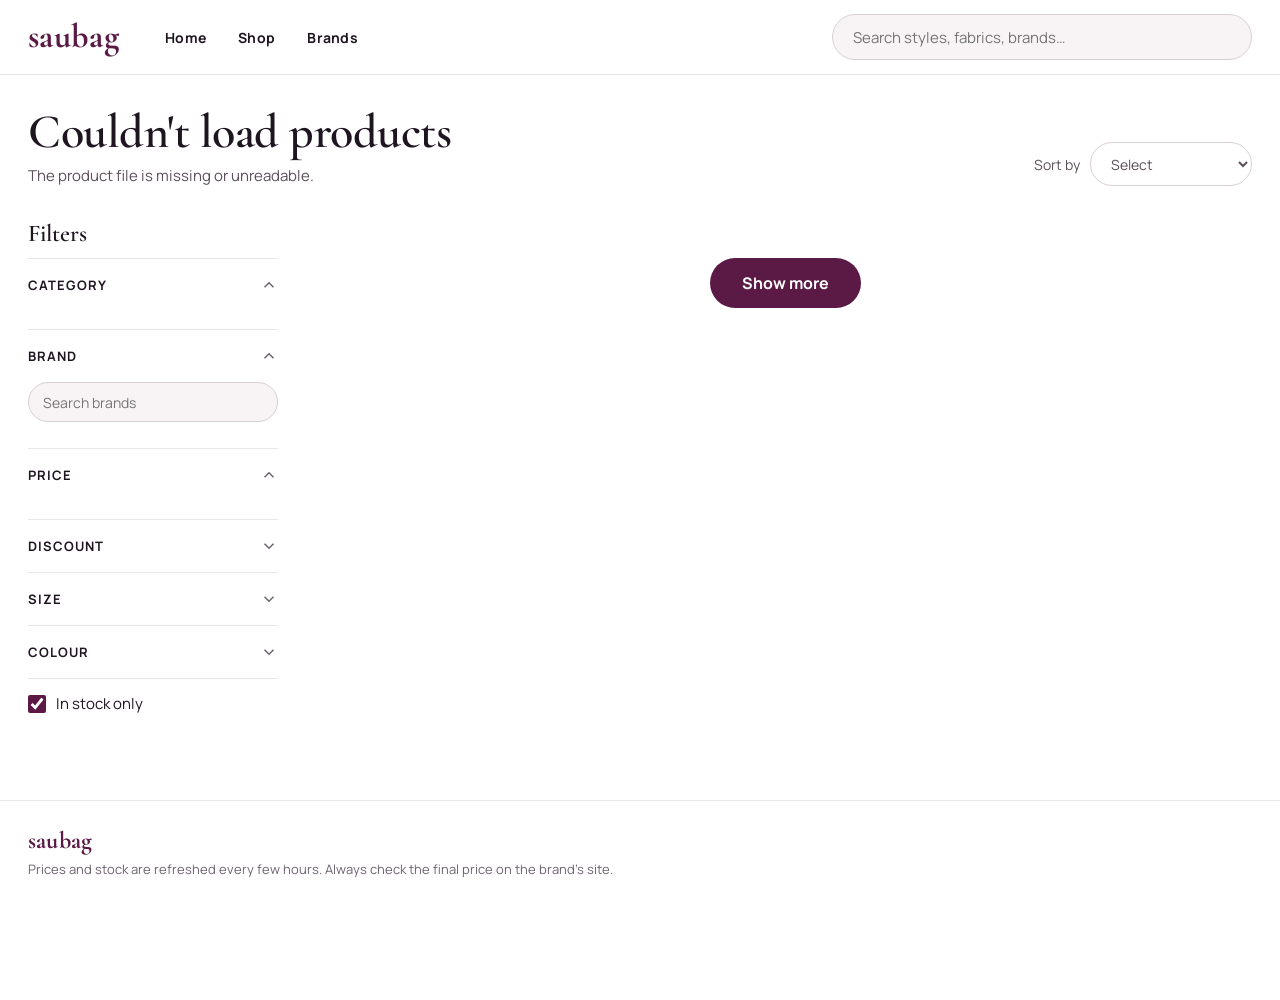
==== docs/index.html @ 4577e81f "Split site into design files and filter files so parallel work doesn't collide css/site.css + js/lay" ====
<!doctype html>
<html lang="en">
<head>
<meta charset="utf-8">
<meta name="viewport" content="width=device-width, initial-scale=1">
<title>saubag | Indian ethnic wear from the brands you love, in one place</title>
<meta name="description" content="saubag brings kurta sets, co-ords, kurtas, sarees and more from India's best ethnic-wear brands into one place. Filter, compare and shop direct from each brand.">
<link rel="preconnect" href="https://fonts.googleapis.com">
<link rel="preconnect" href="https://fonts.gstatic.com" crossorigin>
<link rel="stylesheet" href="https://fonts.googleapis.com/css2?family=Cormorant+Garamond:wght@500;600;700&family=Manrope:wght@400;500;600;700&display=swap">
<link rel="stylesheet" href="css/site.css">
<link rel="stylesheet" href="css/filters.css">
</head>
<body>
<header>
  <div class="wrap bar">
    <a class="logo" href="#/" id="logo">saubag</a>
    <nav class="top" aria-label="Main">
      <a href="#/" data-nav="home">Home</a><a href="#/shop" data-nav="shop">Shop</a><a href="#/brands" data-nav="brands">Brands</a>
    </nav>
    <div class="search"><input type="search" id="q" aria-label="Search products" placeholder="Search styles, fabrics, brands…"></div>
  </div>
</header>

<div class="wrap">
<div class="view home" id="view-home" hidden>
  <section class="hero">
    <div>
      <h1>India's ethnic-wear brands, <em>in one place</em></h1>
      <p>Kurta sets, sarees, lehengas and more from independent Indian labels. Compare across brands, then buy straight from the brand.</p>
      <div class="stats" id="hstats"></div>
      <div class="ctas"><a class="btnp" href="#/shop?cat=Kurta%20sets">Shop kurta sets</a><a class="btns" href="#/brands">Explore the brands</a></div>
    </div>
    <div class="collage" id="hcollage"></div>
  </section>
  <section class="sec"><div class="sechead"><div><h2>Shop by category</h2></div><a href="#/shop">See all styles</a></div><div class="tiles" id="hcats"></div></section>
  <section class="sec"><div class="sechead"><div><h2>Shop by craft</h2><p>Chikankari, block prints, bandhani and more, across every brand.</p></div></div><div class="tiles round" id="hcrafts"></div></section>
  <section class="sec"><div class="sechead"><div><h2>Shop by budget</h2></div></div><div class="prices" id="hprices"></div></section>
  <section class="sec"><div class="sechead"><div><h2>Meet the brands</h2><p id="hbrandsub"></p></div><a href="#/brands">All brands</a></div><div class="bgrid" id="hbrands"></div></section>
  <section class="sec"><div class="sechead"><div><h2>Just in</h2><p>Newest styles from across the brands.</p></div><a href="#/shop">Shop all</a></div><div class="rail cards" id="hnew"></div></section>
</div>

<div class="view home" id="view-brands" hidden>
  <div class="head"><div><h1>The brands</h1><p class="sub" id="bsub"></p></div></div>
  <div class="az" id="az"></div>
  <div class="bgrid" id="ball"></div>
</div>

<main class="view" id="view-shop">
  <div class="bhead" id="bhead" hidden></div>
  <div class="head">
    <div>
      <h1 id="title">Loading…</h1>
      <p class="sub" id="sub"></p>
      <p class="sub" id="loading" hidden>Loading all styles… filters and counts will update in a moment.</p>
    </div>
    <div class="tools">
      <button type="button" class="filter-toggle" id="ftoggle" aria-expanded="false" aria-controls="filters">Filters</button>
      <label>Sort by
        <select id="sort">
          <option value="rel" selected hidden>Select</option>
          <option value="lo">Price: low to high</option>
          <option value="hi">Price: high to low</option>
          <option value="disc">Biggest discount</option>
        </select>
      </label>
    </div>
  </div>

  <div class="layout">
    <aside id="filters" aria-label="Filters"></aside>
    <section class="results" aria-label="Products">
      <div class="cards" id="cards"></div>
      <div class="more" id="more" hidden><button type="button">Show more</button></div>
    </section>
  </div>
</main>
</div>

<div class="cmpbar" id="cmpbar" role="region" aria-label="Compare" hidden>
  <div class="cmpthumbs" id="cmpthumbs"></div>
  <span class="cmpmsg" id="cmpmsg"></span>
  <button type="button" class="btn ghost" id="cmpclear">Clear</button>
  <button type="button" class="btn primary" id="cmpgo">Compare</button>
</div>
<dialog id="cmp" aria-labelledby="cmptitle">
  <div class="dhead"><h2 id="cmptitle">Compare styles</h2>
    <button type="button" class="xbtn" id="cmpclose" aria-label="Close"><svg width="18" height="18" viewBox="0 0 24 24" fill="none" stroke="currentColor" stroke-width="2" aria-hidden="true"><path d="M18 6 6 18M6 6l12 12"/></svg></button></div>
  <div class="ctable-wrap" id="cmptable"></div>
</dialog>

<dialog id="sim" aria-labelledby="simtitle">
  <div class="dhead"><h2 id="simtitle">Similar styles</h2>
    <button type="button" class="xbtn" id="simclose" aria-label="Close"><svg width="18" height="18" viewBox="0 0 24 24" fill="none" stroke="currentColor" stroke-width="2" aria-hidden="true"><path d="M18 6 6 18M6 6l12 12"/></svg></button></div>
  <div class="simtop" id="simtop"></div>
  <div class="simgrid cards" id="simgrid"></div>
</dialog>

<footer>
  <div class="wrap">
    <span class="logo">saubag</span><br>
    <span id="updated"></span>
    Prices and stock are refreshed every few hours. Always check the final price on the brand's site.
  </div>
</footer>

<script src="js/filters.js"></script>
<script src="js/layout.js"></script>
<script src="js/core.js"></script>
</body>
</html>
---- docs/css/site.css ----
/* Site styles: layout, colours, cards, home, brands. Owned by the design workstream (A). */
  :root {
    --ink: #1E1520; --muted: #5B4F5A; --soft: #6E6370; --line: #ECE6EA; --field: #D9CFD6;
    --bg: #FFFFFF; --tint: #F8F4F6; --accent: #5B1A45; --accent-dark: #3F1030; --accent-tint: #F4E9EF;
    --serif: 'Cormorant Garamond', Georgia, serif; --sans: Manrope, system-ui, sans-serif;
  }
  * { box-sizing: border-box; }
  .visually-hidden { position: absolute; width: 1px; height: 1px; overflow: hidden; clip: rect(0 0 0 0); white-space: nowrap; }
  body { margin: 0; font-family: var(--sans); color: var(--ink); background: var(--bg); -webkit-font-smoothing: antialiased; }
  a { color: var(--accent); } a:hover { color: var(--accent-dark); }
  button, input, select { font: inherit; color: inherit; }
  .wrap { max-width: 1360px; margin: 0 auto; padding: 0 28px; }

  header { border-bottom: 1px solid var(--line); background: rgba(255,255,255,0.96); position: sticky; top: 0; z-index: 20; backdrop-filter: saturate(1.2) blur(6px); }
  .bar { display: flex; flex-wrap: wrap; align-items: center; gap: 12px 32px; padding-top: 14px; padding-bottom: 14px; }
  .logo { font-family: var(--serif); font-weight: 700; font-size: 34px; line-height: 1; letter-spacing: 0.01em; color: var(--accent); text-decoration: none; }
  .tagline { font-size: 13px; color: var(--soft); letter-spacing: 0.02em; }
  .search { flex: 1 1 260px; display: flex; justify-content: flex-end; }
  .search input { width: 100%; max-width: 420px; height: 46px; border: 1px solid var(--field); border-radius: 23px; padding: 0 20px; background: var(--tint); font-size: 15px; }
  .search input:focus { outline: 2px solid var(--accent); outline-offset: 1px; background: #fff; }

  nav.top { display: flex; gap: 4px; }
  nav.top a { display: inline-flex; align-items: center; min-height: 44px; padding: 0 14px; border-radius: 22px; font-size: 14px; font-weight: 700; color: var(--ink); text-decoration: none; letter-spacing: 0.02em; }
  nav.top a:hover { background: var(--tint); }
  nav.top a[aria-current="page"] { color: var(--accent); background: var(--accent-tint); }
  .view[hidden] { display: none !important; }

  /* home */
  .home { padding: 28px 0 72px; display: flex; flex-direction: column; gap: 64px; }
  .hero { display: grid; grid-template-columns: minmax(0, 1.05fr) minmax(0, 1fr); gap: 40px; align-items: center; background: var(--tint); border-radius: 28px; padding: 48px; overflow: hidden; }
  .hero h1 { font-size: clamp(40px, 5.4vw, 72px); line-height: 1; }
  .hero h1 em { font-style: italic; color: var(--accent); }
  .hero p { margin: 18px 0 0; font-size: 17px; line-height: 1.6; color: var(--muted); max-width: 520px; }
  .hero .stats { display: flex; gap: 32px; margin-top: 28px; }
  .hero .stats b { display: block; font-family: var(--serif); font-size: 36px; font-weight: 700; color: var(--accent); line-height: 1; }
  .hero .stats span { font-size: 13px; color: var(--muted); }
  .ctas { display: flex; flex-wrap: wrap; gap: 12px; margin-top: 30px; }
  .btnp, .btns { display: inline-flex; align-items: center; justify-content: center; min-height: 50px; padding: 0 28px; border-radius: 25px; font-weight: 700; font-size: 15px; text-decoration: none; }
  .btnp { background: var(--accent); color: #fff; } .btnp:hover { background: var(--accent-dark); color: #fff; }
  .btns { border: 1px solid var(--accent); color: var(--accent); background: #fff; } .btns:hover { background: var(--accent-tint); }
  .collage { display: grid; grid-template-columns: 1fr 1fr 1fr; gap: 12px; height: 440px; }
  .collage a { border-radius: 18px; overflow: hidden; background: #EADFE6; display: block; }
  .collage a:nth-child(2) { transform: translateY(-22px); } .collage a:nth-child(3) { transform: translateY(18px); }
  .collage img { width: 100%; height: 100%; object-fit: cover; display: block; }
  .sec h2 { margin: 0; font-family: var(--serif); font-size: 38px; font-weight: 600; line-height: 1.1; }
  .sechead { display: flex; justify-content: space-between; align-items: flex-end; gap: 16px; margin-bottom: 22px; flex-wrap: wrap; }
  .sechead p { margin: 6px 0 0; color: var(--muted); font-size: 15px; }
  .sechead a { font-weight: 700; font-size: 14px; }
  .tiles { display: grid; grid-template-columns: repeat(auto-fill, minmax(170px, 1fr)); gap: 18px; }
  .tile { text-decoration: none; color: var(--ink); display: flex; flex-direction: column; gap: 10px; }
  .tile .ti { aspect-ratio: 4 / 5; border-radius: 18px; overflow: hidden; background: var(--tint); position: relative; }
  .tile .ti img { width: 100%; height: 100%; object-fit: cover; display: block; transition: transform .4s; }
  .tile:hover .ti img { transform: scale(1.04); }
  .tile b { font-size: 16px; font-weight: 700; } .tile span { font-size: 13px; color: var(--soft); margin-top: -6px; }
  .tiles.round { grid-template-columns: repeat(auto-fill, minmax(140px, 1fr)); }
  .tiles.round .ti { aspect-ratio: 1; border-radius: 50%; width: 100%; }
  .tiles.round .tile { align-items: center; text-align: center; }
  .prices { display: grid; grid-template-columns: repeat(auto-fill, minmax(200px, 1fr)); gap: 14px; }
  .prices a { display: flex; flex-direction: column; justify-content: center; min-height: 120px; padding: 20px 24px; border-radius: 18px; background: var(--accent-tint); color: var(--accent); text-decoration: none; }
  .prices a small { font-size: 13px; font-weight: 600; color: var(--muted); } .prices a b { font-family: var(--serif); font-size: 32px; font-weight: 700; line-height: 1.1; }
  .prices a:hover { background: #EBD8E3; }
  .rail { display: grid; grid-auto-flow: column; grid-auto-columns: minmax(230px, 1fr); gap: 22px; overflow-x: auto; padding-bottom: 8px; scroll-snap-type: x mandatory; }
  .rail .card { scroll-snap-align: start; }

  /* brand cards */
  .bgrid { display: grid; grid-template-columns: repeat(auto-fill, minmax(300px, 1fr)); gap: 22px; }
  .bcard { border: 1px solid var(--line); border-radius: 20px; overflow: hidden; display: flex; flex-direction: column; background: #fff; }
  .bcard .blogo { flex: none; height: 132px; display: flex; align-items: center; justify-content: center; padding: 20px 28px;
    background: var(--tint); border-bottom: 1px solid var(--line); text-decoration: none; overflow: hidden; }
  .bcard .blogo img { max-width: 72%; max-height: 72px; width: auto; height: auto; object-fit: contain; display: block; }
  .bcard .blogo .mono { width: 76px; height: 76px; border-radius: 50%; border: 1.5px solid var(--accent); display: flex; align-items: center; justify-content: center;
    font-family: var(--serif); font-size: 40px; font-weight: 700; color: var(--accent); background: #fff; }
  .bcard .blogo .mono[hidden] { display: none; }
  .bcard .bbody { padding: 18px 20px 20px; display: flex; flex-direction: column; gap: 8px; flex: 1; }
  .bcard h3 { margin: 0; font-family: var(--serif); font-size: 28px; font-weight: 700; line-height: 1.05; }
  .bcard h3 a { color: var(--ink); text-decoration: none; }
  .bmeta { font-size: 12px; font-weight: 700; letter-spacing: 0.06em; text-transform: uppercase; color: var(--accent); }
  .bstory { margin: 0; font-size: 14px; line-height: 1.6; color: var(--muted); display: -webkit-box; -webkit-line-clamp: 4; -webkit-box-orient: vertical; overflow: hidden; }
  .chips { display: flex; flex-wrap: wrap; gap: 6px; }
  .chips span { font-size: 12px; padding: 4px 10px; border-radius: 12px; background: var(--tint); color: var(--muted); }
  .bfoot { margin-top: auto; padding-top: 8px; display: flex; gap: 10px; align-items: center; justify-content: space-between; flex-wrap: wrap; }
  .bfoot .btnp { min-height: 44px; padding: 0 20px; font-size: 14px; }
  .bfoot .ext { font-size: 13px; font-weight: 700; }
  .az { display: flex; flex-wrap: wrap; gap: 6px; margin-bottom: 22px; align-items: center; }
  .az button { min-width: 38px; height: 38px; border-radius: 19px; border: 1px solid var(--field); background: #fff; font-weight: 700; font-size: 13px; cursor: pointer; }
  .az button[aria-pressed="true"] { background: var(--accent); border-color: var(--accent); color: #fff; }
  .az button:disabled { opacity: .35; cursor: default; }
  .az input { height: 40px; border: 1px solid var(--field); border-radius: 20px; padding: 0 16px; background: var(--tint); margin-right: 8px; font-size: 14px; }

  /* brand banner on a brand's page */
  .bhead { display: grid; grid-template-columns: minmax(0, 1.4fr) minmax(0, 1fr); gap: 32px; background: var(--tint); border-radius: 24px; padding: 32px; }
  .bhead[hidden] { display: none; }
  .bhead h1 { font-size: 52px; }
  .bhead .bstory { -webkit-line-clamp: unset; font-size: 15px; color: var(--ink); margin-top: 12px; }
  .bhead .facts { display: grid; grid-template-columns: repeat(2, minmax(0, 1fr)); gap: 14px 18px; align-content: start; }
  .bhead .facts div { font-size: 14px; } .bhead .facts small { display: block; font-size: 11px; font-weight: 700; letter-spacing: 0.08em; text-transform: uppercase; color: var(--soft); margin-bottom: 2px; }
  .bhead .src2 { font-size: 12px; color: var(--soft); margin-top: 10px; }
  .crumb { font-size: 14px; font-weight: 600; }
  @media (max-width: 860px) {
    .hero, .bhead { grid-template-columns: 1fr; padding: 28px; }
    .collage { height: 300px; }
    nav.top { order: 3; width: 100%; }
  }
  @media (max-width: 560px) {
    .hero { padding: 24px 20px; border-radius: 20px; } .hero .stats { gap: 20px; } .hero .stats b { font-size: 28px; }
    .collage { height: 220px; gap: 8px; }
    .sec h2 { font-size: 30px; }
    .tiles { grid-template-columns: repeat(2, minmax(0, 1fr)); gap: 14px; }
    .tiles.round { grid-template-columns: repeat(3, minmax(0, 1fr)); }
    .bgrid { grid-template-columns: 1fr; }
    .bhead h1 { font-size: 40px; }
  }

  main { padding: 32px 0 72px; display: flex; flex-direction: column; gap: 28px; }
  .head { display: flex; flex-wrap: wrap; align-items: flex-end; justify-content: space-between; gap: 16px; }
  h1 { margin: 0; font-family: var(--serif); font-size: 48px; font-weight: 600; line-height: 1.05; letter-spacing: -0.01em; }
  .sub { margin: 8px 0 0; color: var(--muted); font-size: 15px; }
  .tools { display: flex; flex-wrap: wrap; gap: 12px; align-items: center; }
  .tools label { display: flex; align-items: center; gap: 10px; font-size: 14px; color: var(--muted); }
  select { height: 44px; border: 1px solid var(--field); border-radius: 22px; padding: 0 16px; font-size: 14px; background: var(--bg); cursor: pointer; }
  .filter-toggle { display: none; height: 44px; padding: 0 20px; border: 1px solid var(--accent); border-radius: 22px; background: var(--bg); color: var(--accent); font-weight: 600; cursor: pointer; }

  .layout { display: flex; flex-wrap: wrap; align-items: flex-start; gap: 40px; }
  aside { flex: 1 1 250px; max-width: 100%; display: flex; flex-direction: column; }
  .results { flex: 999 1 560px; min-width: 0; }
  .ftop { display: flex; justify-content: space-between; align-items: center; min-height: 44px; padding-bottom: 6px; }
  .ftop h2 { margin: 0; font-family: var(--serif); font-size: 24px; font-weight: 600; }
  .linkbtn { background: none; border: 0; color: var(--accent); font-size: 14px; font-weight: 600; cursor: pointer; min-height: 44px; padding: 0 4px; }

  /* product cards */
  .cards { display: grid; grid-template-columns: repeat(auto-fill, minmax(230px, 1fr)); gap: 40px 22px; }
  .card { display: flex; flex-direction: column; gap: 6px; }
  .media { position: relative; }
  .img { position: relative; aspect-ratio: 3 / 4; background: var(--tint); border-radius: 14px; overflow: hidden; display: block; }
  .img img { position: relative; z-index: 1; width: 100%; height: 100%; object-fit: cover; display: block; transition: transform .4s ease; }
  .card:hover .img img { transform: scale(1.03); }
  .img .ph { position: absolute; inset: 0; display: flex; align-items: center; justify-content: center; font-size: 12px; color: var(--soft); }
  .oos { z-index: 2; position: absolute; left: 10px; right: 10px; bottom: 10px; text-align: center; background: rgba(30,21,32,0.86); color: #fff; font-size: 12px; font-weight: 600; padding: 6px; border-radius: 8px; }
  .card.sold .img img { opacity: 0.55; }
  .cmpbtn { position: absolute; z-index: 3; top: 10px; right: 10px; display: inline-flex; align-items: center; gap: 6px; height: 34px; padding: 0 12px;
    border-radius: 17px; border: 0; background: rgba(255,255,255,0.94); color: var(--ink); font-size: 12px; font-weight: 700; cursor: pointer; box-shadow: 0 1px 4px rgba(0,0,0,0.12); }
  .cmpbtn svg { width: 14px; height: 14px; }
  .cmpbtn[aria-pressed="true"] { background: var(--accent); color: #fff; }
  .cmpbtn:focus-visible { outline: 2px solid var(--accent); outline-offset: 2px; }
  .src { margin-top: 6px; font-size: 11px; font-weight: 700; text-transform: uppercase; letter-spacing: 0.1em; color: var(--accent); }
  .card h3 { margin: 0; font-size: 15px; font-weight: 500; line-height: 1.4; display: -webkit-box; -webkit-line-clamp: 2; -webkit-box-orient: vertical; overflow: hidden; }
  .card h3 a { color: var(--ink); text-decoration: none; }
  .card h3 a:hover { text-decoration: underline; }
  .sws { display: flex; align-items: center; gap: 6px; flex-wrap: wrap; }
  .sws .sw { width: 22px; height: 22px; border-radius: 50%; border: 1px solid rgba(0,0,0,0.22); padding: 0; cursor: pointer; position: relative; }
  .sws .sw::before { content: ""; position: absolute; inset: -11px; }  /* 44px tap area */
  .sws .sw[aria-pressed="true"] { box-shadow: 0 0 0 2px #fff, 0 0 0 4px var(--accent); }
  .sws .sw[data-oos] { opacity: .45; }
  .sws .sw:focus-visible { outline: 2px solid var(--accent); outline-offset: 3px; }
  .sws span { font-size: 12px; color: var(--soft); margin-left: 4px; }
  .price { display: flex; flex-wrap: wrap; align-items: baseline; gap: 8px; }
  .price strong { font-size: 17px; font-weight: 700; }
  .price s { font-size: 14px; color: var(--soft); }
  .price .off { font-size: 13px; font-weight: 700; color: #9A3412; }
  .go { margin-top: 8px; display: flex; align-items: center; justify-content: center; min-height: 44px; border: 1px solid var(--accent); border-radius: 22px; font-size: 14px; font-weight: 700; text-decoration: none; }
  .go:hover { background: var(--accent); color: #fff; }
  .simbtn { margin-top: 2px; align-self: center; min-height: 40px; padding: 0 8px; background: none; border: 0; color: var(--accent); font-size: 13px; font-weight: 700; cursor: pointer; text-decoration: underline; text-underline-offset: 3px; }
  dialog#sim { width: min(1100px, calc(100% - 24px)); max-height: calc(100% - 40px); border: 0; border-radius: 20px; padding: 0; color: var(--ink); }
  dialog#sim::backdrop { background: rgba(30,21,32,0.55); }
  .simtop { display: flex; gap: 16px; align-items: center; padding: 16px 22px; border-bottom: 1px solid var(--line); }
  .simtop img { width: 64px; height: 84px; object-fit: cover; border-radius: 10px; background: var(--tint); flex: none; }
  .simtop .why { font-size: 13px; color: var(--muted); line-height: 1.5; }
  .simtop .why b { color: var(--ink); }
  .simgrid { padding: 22px; display: grid; grid-template-columns: repeat(auto-fill, minmax(190px, 1fr)); gap: 28px 18px; }
  .simgrid .card .simbtn { display: none; }
  .match { font-size: 12px; color: var(--soft); line-height: 1.4; }
  .more { display: flex; justify-content: center; margin-top: 44px; }
  .more button { min-height: 50px; padding: 0 32px; border-radius: 25px; border: 0; background: var(--accent); color: #fff; font-weight: 700; cursor: pointer; }
  .empty { border: 1px dashed var(--field); border-radius: 16px; padding: 48px 24px; text-align: center; }
  .empty p { margin: 0 0 12px; font-size: 17px; font-weight: 600; }
  footer { border-top: 1px solid var(--line); padding: 28px 0 120px; color: var(--soft); font-size: 13px; line-height: 1.6; }
  footer .logo { font-size: 24px; display: inline-block; margin-bottom: 6px; }

  /* compare bar + dialog */
  .cmpbar { position: fixed; z-index: 30; left: 50%; bottom: 18px; transform: translateX(-50%); width: min(720px, calc(100% - 24px));
    display: flex; align-items: center; gap: 12px; flex-wrap: nowrap; padding: 10px 12px 10px 14px; background: var(--ink); color: #fff; border-radius: 18px; box-shadow: 0 10px 30px rgba(30,21,32,0.3); }
  .cmpbar[hidden] { display: none; }
  .cmpthumbs { display: flex; gap: 8px; flex: none; }
  .cmpthumbs img, .cmpthumbs .empty-slot { width: 40px; height: 52px; border-radius: 8px; object-fit: cover; background: rgba(255,255,255,0.12); flex: none; }
  .cmpthumbs .empty-slot { border: 1px dashed rgba(255,255,255,0.35); }
  .cmpmsg { flex: 1 1 auto; min-width: 0; font-size: 13px; line-height: 1.35; color: rgba(255,255,255,0.85); }
  .cmpbar .btn { flex: none; white-space: nowrap; }
  @media (max-width: 560px) {
    .cmpmsg { display: none; }
    .cmpbar { gap: 8px; padding: 8px 8px 8px 10px; }
    .cmpthumbs { flex: 1 1 auto; gap: 6px; min-width: 0; overflow: hidden; }
    .cmpthumbs img, .cmpthumbs .empty-slot { width: 28px; height: 38px; border-radius: 6px; }
    .cmpbar .btn { padding: 0 14px; }
  }
  .cmpbar .btn { min-height: 44px; padding: 0 18px; border-radius: 22px; border: 0; font-weight: 700; cursor: pointer; }
  .cmpbar .primary { background: #fff; color: var(--ink); }
  .cmpbar .primary:disabled { opacity: 0.5; cursor: not-allowed; }
  .cmpbar .ghost { background: transparent; color: #fff; border: 1px solid rgba(255,255,255,0.4); }
  dialog#cmp { width: min(1100px, calc(100% - 24px)); max-height: calc(100% - 40px); border: 0; border-radius: 20px; padding: 0; color: var(--ink); }
  dialog#cmp::backdrop { background: rgba(30,21,32,0.55); }
  .dhead { display: flex; align-items: center; justify-content: space-between; gap: 12px; padding: 18px 22px; border-bottom: 1px solid var(--line); position: sticky; top: 0; background: #fff; z-index: 2; }
  .dhead h2 { margin: 0; font-family: var(--serif); font-size: 30px; font-weight: 600; }
  .xbtn { width: 44px; height: 44px; border-radius: 22px; border: 1px solid var(--field); background: #fff; cursor: pointer; display: inline-flex; align-items: center; justify-content: center; }
  .ctable-wrap { overflow-x: auto; }
  table.ctable { width: 100%; border-collapse: collapse; min-width: 640px; table-layout: fixed; }
  .ctable th, .ctable td { padding: 12px 14px; border-bottom: 1px solid var(--line); vertical-align: top; text-align: left; font-size: 14px; }
  .ctable th { width: 130px; font-size: 12px; font-weight: 700; text-transform: uppercase; letter-spacing: 0.08em; color: var(--muted); background: var(--tint); position: sticky; left: 0; }
  .ctable td img { width: 100%; aspect-ratio: 3 / 4; object-fit: cover; border-radius: 12px; background: var(--tint); display: block; }
  .ctable .cname { font-weight: 600; line-height: 1.4; }
  .ctable .cprice { font-size: 18px; font-weight: 700; }
  .best { display: inline-block; margin-top: 4px; font-size: 11px; font-weight: 700; color: #166534; background: #DCFCE7; border-radius: 8px; padding: 2px 8px; }
  .ctable .go { margin-top: 0; }
  .rm { margin-top: 8px; font-size: 13px; }

  @media (max-width: 860px) {
    .filter-toggle { display: inline-flex; align-items: center; }
    aside { display: none; flex-basis: 100%; }
    aside.open { display: flex; }
    h1 { font-size: 38px; }
    .tagline { display: none; }
  }
  @media (max-width: 560px) {
    .wrap { padding: 0 16px; }
    .logo { font-size: 30px; }
    .cards { grid-template-columns: repeat(2, minmax(0, 1fr)); gap: 28px 12px; }
    .card h3 { font-size: 14px; }
    .go { font-size: 13px; }
    .cmpbtn span { display: none; }
    .cmpbtn { width: 34px; padding: 0; justify-content: center; }
  }
---- docs/css/filters.css ----
/* Filter column styles. Owned by the filters/search workstream (B). */
  /* collapsible filter sections */
  details.fs { border-top: 1px solid var(--line); }
  details.fs:last-of-type { border-bottom: 1px solid var(--line); }
  details.fs summary { list-style: none; display: flex; align-items: center; gap: 8px; min-height: 52px; cursor: pointer;
    font-size: 13px; font-weight: 700; text-transform: uppercase; letter-spacing: 0.08em; color: var(--ink); }
  details.fs summary::-webkit-details-marker { display: none; }
  details.fs summary .sel { font-weight: 600; letter-spacing: 0; text-transform: none; color: #fff; background: var(--accent); border-radius: 10px; padding: 1px 8px; font-size: 12px; }
  details.fs summary .chev { margin-left: auto; width: 18px; height: 18px; transition: transform .2s; color: var(--soft); }
  details.fs[open] summary .chev { transform: rotate(180deg); }
  details.fs summary:focus-visible { outline: 2px solid var(--accent); outline-offset: 2px; }
  .fbody { padding: 0 0 18px; display: flex; flex-direction: column; gap: 2px; }
  fieldset { border: 0; margin: 0; padding: 0; min-width: 0; }
  .opt { display: flex; align-items: center; gap: 10px; min-height: 38px; font-size: 15px; cursor: pointer; }
  .opt input { width: 18px; height: 18px; accent-color: var(--accent); margin: 0; flex: none; }
  .opt .n { margin-left: auto; color: var(--soft); font-size: 13px; font-variant-numeric: tabular-nums; }
  .stock { padding: 14px 0; }
  /* pills: sizes and colours */
  .pills { display: flex; flex-wrap: wrap; gap: 8px; }
  .pills .opt { position: relative; flex: 0 0 auto; max-width: 100%; min-height: 40px; padding: 0 14px; gap: 8px;
    justify-content: center; border: 1px solid var(--field); border-radius: 20px; font-size: 14px; font-weight: 500; white-space: nowrap; }
  .pills .opt span { overflow: hidden; text-overflow: ellipsis; }
  .pills .opt .n { margin-left: 0; font-size: 12px; color: var(--soft); }
  .pills .opt input { position: absolute; opacity: 0; width: 1px; height: 1px; margin: 0; }
  .pills .opt:has(input:checked) { border-color: var(--accent); background: var(--accent-tint); color: var(--accent); font-weight: 700; box-shadow: inset 0 0 0 1px var(--accent); }
  .pills .opt:has(input:focus-visible) { outline: 2px solid var(--accent); outline-offset: 2px; }
  .pills .opt:hover { border-color: var(--accent); }
  .bq { height: 40px; border: 1px solid var(--field); border-radius: 20px; padding: 0 14px; margin-bottom: 6px; font-size: 14px; background: var(--tint); }
  #bmore { align-self: flex-start; padding: 0; }
  .note { margin: 6px 0 0; font-size: 12px; line-height: 1.5; color: var(--soft); }
  .dot { width: 14px; height: 14px; border-radius: 50%; border: 1px solid rgba(0,0,0,0.25); flex: none; }
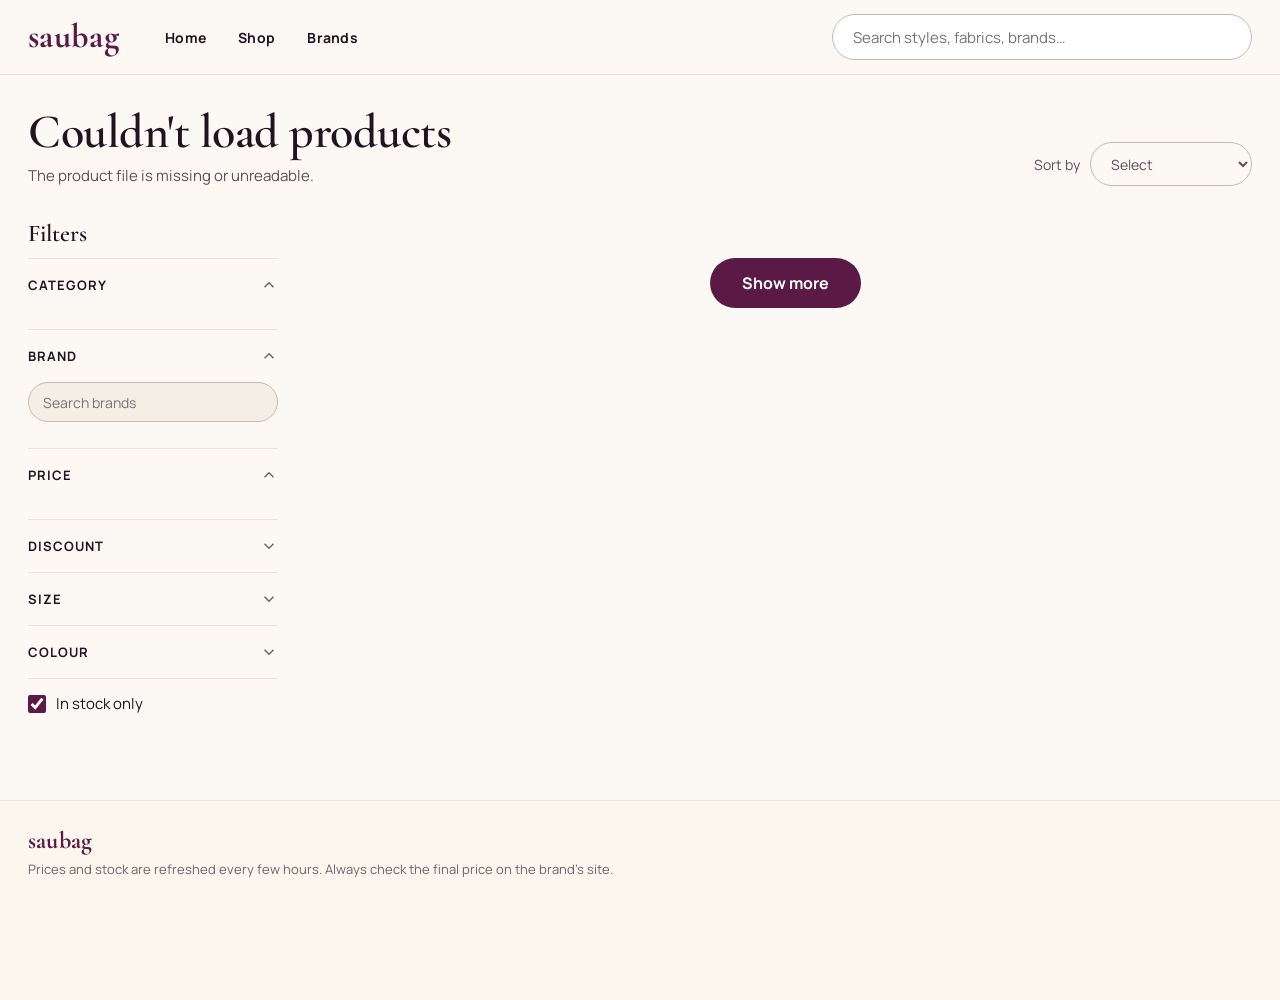
==== commit abd30d9a: "Design A: ivory palette, festive lights hero, brand cards with lights Co-Authored-By: Claude Opus 5." ====
--- a/docs/index.html
+++ b/docs/index.html
@@ -24,14 +24,17 @@
 
 <div class="wrap">
 <div class="view home" id="view-home" hidden>
-  <section class="hero">
-    <div>
-      <h1>India's ethnic-wear brands, <em>in one place</em></h1>
+  <section class="hero festive">
+    <div class="lights-slot" data-lights="hero" aria-hidden="true"></div>
+    <div class="hcopy">
+      <p class="eyebrow">The festive edit</p>
+      <h1>Light up <em>the festive season</em></h1>
       <p>Kurta sets, sarees, lehengas and more from independent Indian labels. Compare across brands, then buy straight from the brand.</p>
       <div class="stats" id="hstats"></div>
-      <div class="ctas"><a class="btnp" href="#/shop?cat=Kurta%20sets">Shop kurta sets</a><a class="btns" href="#/brands">Explore the brands</a></div>
+      <div class="ctas" id="hctas"><a class="btnp" href="#/shop?cat=Kurta%20sets">Shop kurta sets</a><a class="btns" href="#/brands">Explore the brands</a></div>
     </div>
-    <div class="collage" id="hcollage"></div>
+    <div class="arches" id="hcollage"></div>
+    <div class="base" aria-hidden="true"></div>
   </section>
   <section class="sec"><div class="sechead"><div><h2>Shop by category</h2></div><a href="#/shop">See all styles</a></div><div class="tiles" id="hcats"></div></section>
   <section class="sec"><div class="sechead"><div><h2>Shop by craft</h2><p>Chikankari, block prints, bandhani and more, across every brand.</p></div></div><div class="tiles round" id="hcrafts"></div></section>
--- a/docs/css/site.css
+++ b/docs/css/site.css
@@ -1,7 +1,13 @@
 /* Site styles: layout, colours, cards, home, brands. Owned by the design workstream (A). */
   :root {
-    --ink: #1E1520; --muted: #5B4F5A; --soft: #6E6370; --line: #ECE6EA; --field: #D9CFD6;
-    --bg: #FFFFFF; --tint: #F8F4F6; --accent: #5B1A45; --accent-dark: #3F1030; --accent-tint: #F4E9EF;
+    /* palette: the nine colours from the saubag colour picker */
+    --bg: #FCF9F4; --card: #FFFFFF; --banner: #FBF6EE; --accent: #5B1A45; --gold: #C9A04A; --arch: #4A1238;
+    --ink: #1E1520; --muted: #5B4F5A; --line: #ECE4DA;
+    /* derived */
+    --soft: color-mix(in srgb, var(--muted) 88%, var(--bg)); --field: color-mix(in srgb, var(--line) 72%, var(--muted));
+    --tint: color-mix(in srgb, var(--banner) 55%, var(--line)); --accent-dark: color-mix(in srgb, var(--accent) 76%, #000);
+    --accent-tint: color-mix(in srgb, var(--accent) 7%, var(--card)); --gold-text: color-mix(in srgb, var(--gold) 60%, var(--ink));
+    --shadow: 0 1px 2px rgba(40,20,10,0.05), 0 10px 28px rgba(40,20,10,0.07);
     --serif: 'Cormorant Garamond', Georgia, serif; --sans: Manrope, system-ui, sans-serif;
   }
   * { box-sizing: border-box; }
@@ -11,13 +17,13 @@
   button, input, select { font: inherit; color: inherit; }
   .wrap { max-width: 1360px; margin: 0 auto; padding: 0 28px; }
 
-  header { border-bottom: 1px solid var(--line); background: rgba(255,255,255,0.96); position: sticky; top: 0; z-index: 20; backdrop-filter: saturate(1.2) blur(6px); }
+  header { border-bottom: 1px solid var(--line); background: color-mix(in srgb, var(--bg) 94%, transparent); position: sticky; top: 0; z-index: 20; backdrop-filter: saturate(1.2) blur(6px); }
   .bar { display: flex; flex-wrap: wrap; align-items: center; gap: 12px 32px; padding-top: 14px; padding-bottom: 14px; }
   .logo { font-family: var(--serif); font-weight: 700; font-size: 34px; line-height: 1; letter-spacing: 0.01em; color: var(--accent); text-decoration: none; }
   .tagline { font-size: 13px; color: var(--soft); letter-spacing: 0.02em; }
   .search { flex: 1 1 260px; display: flex; justify-content: flex-end; }
   .search input { width: 100%; max-width: 420px; height: 46px; border: 1px solid var(--field); border-radius: 23px; padding: 0 20px; background: var(--tint); font-size: 15px; }
-  .search input:focus { outline: 2px solid var(--accent); outline-offset: 1px; background: #fff; }
+  .search input:focus { outline: 2px solid var(--accent); outline-offset: 1px; background: var(--card); }
 
   nav.top { display: flex; gap: 4px; }
   nav.top a { display: inline-flex; align-items: center; min-height: 44px; padding: 0 14px; border-radius: 22px; font-size: 14px; font-weight: 700; color: var(--ink); text-decoration: none; letter-spacing: 0.02em; }
@@ -37,7 +43,7 @@
   .ctas { display: flex; flex-wrap: wrap; gap: 12px; margin-top: 30px; }
   .btnp, .btns { display: inline-flex; align-items: center; justify-content: center; min-height: 50px; padding: 0 28px; border-radius: 25px; font-weight: 700; font-size: 15px; text-decoration: none; }
   .btnp { background: var(--accent); color: #fff; } .btnp:hover { background: var(--accent-dark); color: #fff; }
-  .btns { border: 1px solid var(--accent); color: var(--accent); background: #fff; } .btns:hover { background: var(--accent-tint); }
+  .btns { border: 1px solid var(--accent); color: var(--accent); background: var(--card); } .btns:hover { background: var(--accent-tint); }
   .collage { display: grid; grid-template-columns: 1fr 1fr 1fr; gap: 12px; height: 440px; }
   .collage a { border-radius: 18px; overflow: hidden; background: #EADFE6; display: block; }
   .collage a:nth-child(2) { transform: translateY(-22px); } .collage a:nth-child(3) { transform: translateY(18px); }
@@ -64,12 +70,12 @@
 
   /* brand cards */
   .bgrid { display: grid; grid-template-columns: repeat(auto-fill, minmax(300px, 1fr)); gap: 22px; }
-  .bcard { border: 1px solid var(--line); border-radius: 20px; overflow: hidden; display: flex; flex-direction: column; background: #fff; }
+  .bcard { border: 1px solid var(--line); border-radius: 20px; overflow: hidden; display: flex; flex-direction: column; background: var(--card); }
   .bcard .blogo { flex: none; height: 132px; display: flex; align-items: center; justify-content: center; padding: 20px 28px;
     background: var(--tint); border-bottom: 1px solid var(--line); text-decoration: none; overflow: hidden; }
   .bcard .blogo img { max-width: 72%; max-height: 72px; width: auto; height: auto; object-fit: contain; display: block; }
   .bcard .blogo .mono { width: 76px; height: 76px; border-radius: 50%; border: 1.5px solid var(--accent); display: flex; align-items: center; justify-content: center;
-    font-family: var(--serif); font-size: 40px; font-weight: 700; color: var(--accent); background: #fff; }
+    font-family: var(--serif); font-size: 40px; font-weight: 700; color: var(--accent); background: var(--card); }
   .bcard .blogo .mono[hidden] { display: none; }
   .bcard .bbody { padding: 18px 20px 20px; display: flex; flex-direction: column; gap: 8px; flex: 1; }
   .bcard h3 { margin: 0; font-family: var(--serif); font-size: 28px; font-weight: 700; line-height: 1.05; }
@@ -82,7 +88,7 @@
   .bfoot .btnp { min-height: 44px; padding: 0 20px; font-size: 14px; }
   .bfoot .ext { font-size: 13px; font-weight: 700; }
   .az { display: flex; flex-wrap: wrap; gap: 6px; margin-bottom: 22px; align-items: center; }
-  .az button { min-width: 38px; height: 38px; border-radius: 19px; border: 1px solid var(--field); background: #fff; font-weight: 700; font-size: 13px; cursor: pointer; }
+  .az button { min-width: 38px; height: 38px; border-radius: 19px; border: 1px solid var(--field); background: var(--card); font-weight: 700; font-size: 13px; cursor: pointer; }
   .az button[aria-pressed="true"] { background: var(--accent); border-color: var(--accent); color: #fff; }
   .az button:disabled { opacity: .35; cursor: default; }
   .az input { height: 40px; border: 1px solid var(--field); border-radius: 20px; padding: 0 16px; background: var(--tint); margin-right: 8px; font-size: 14px; }
@@ -198,9 +204,9 @@
   .cmpbar .ghost { background: transparent; color: #fff; border: 1px solid rgba(255,255,255,0.4); }
   dialog#cmp { width: min(1100px, calc(100% - 24px)); max-height: calc(100% - 40px); border: 0; border-radius: 20px; padding: 0; color: var(--ink); }
   dialog#cmp::backdrop { background: rgba(30,21,32,0.55); }
-  .dhead { display: flex; align-items: center; justify-content: space-between; gap: 12px; padding: 18px 22px; border-bottom: 1px solid var(--line); position: sticky; top: 0; background: #fff; z-index: 2; }
+  .dhead { display: flex; align-items: center; justify-content: space-between; gap: 12px; padding: 18px 22px; border-bottom: 1px solid var(--line); position: sticky; top: 0; background: var(--card); z-index: 2; }
   .dhead h2 { margin: 0; font-family: var(--serif); font-size: 30px; font-weight: 600; }
-  .xbtn { width: 44px; height: 44px; border-radius: 22px; border: 1px solid var(--field); background: #fff; cursor: pointer; display: inline-flex; align-items: center; justify-content: center; }
+  .xbtn { width: 44px; height: 44px; border-radius: 22px; border: 1px solid var(--field); background: var(--card); cursor: pointer; display: inline-flex; align-items: center; justify-content: center; }
   .ctable-wrap { overflow-x: auto; }
   table.ctable { width: 100%; border-collapse: collapse; min-width: 640px; table-layout: fixed; }
   .ctable th, .ctable td { padding: 12px 14px; border-bottom: 1px solid var(--line); vertical-align: top; text-align: left; font-size: 14px; }
@@ -227,4 +233,72 @@
     .go { font-size: 13px; }
     .cmpbtn span { display: none; }
     .cmpbtn { width: 34px; padding: 0; justify-content: center; }
-  }+  }
+  /* ================= design: ivory with festive lights (workstream A) ================= */
+  .eyebrow { margin: 0 0 14px; font-size: 12px; font-weight: 800; letter-spacing: 0.16em; text-transform: uppercase; color: var(--gold-text); }
+  .lights { position: absolute; left: 0; right: 0; top: 0; width: 100%; pointer-events: none; display: block; }
+  .lights .wire { fill: none; stroke: #7A5A35; stroke-opacity: .45; stroke-width: 1.1; }
+  .lights .bulb { animation: twinkle 3.2s ease-in-out infinite; }
+  @keyframes twinkle { 0%, 100% { opacity: 1; } 50% { opacity: .55; } }
+  @media (prefers-reduced-motion: reduce) { .lights .bulb { animation: none; } }
+
+  .hero.festive { position: relative; isolation: isolate; background: var(--banner); border: 1px solid var(--line); padding: 92px 64px 0; gap: 48px; align-items: end; }
+  .hero.festive::before { content: ""; position: absolute; inset: 0; z-index: -1; pointer-events: none;
+    background: radial-gradient(ellipse 55% 70% at 74% 62%, rgba(255,205,130,.45), transparent 70%),
+                radial-gradient(ellipse 40% 50% at 12% 30%, rgba(255,225,170,.35), transparent 70%); }
+  .hero.festive .lights-slot { position: absolute; left: 0; right: 0; top: 0; height: 180px; pointer-events: none; }
+  .hero.festive .lights-slot .lights, .bhead > .lights { height: 180px; }
+  .hero.festive .hcopy { padding-bottom: 56px; }
+  .hero.festive h1 { font-size: clamp(44px, 5.6vw, 80px); color: var(--ink); }
+  .hero.festive .ctas .btns { background: var(--card); }
+  .garland { position: absolute; top: 0; width: 22px; height: 46%; pointer-events: none; }
+  .garland.l { left: 18px; } .garland.r { right: 18px; }
+  .arches { display: flex; align-items: flex-end; justify-content: center; gap: 18px; min-height: 420px; position: relative; }
+  .arch { position: relative; display: block; flex: none; width: 31%; aspect-ratio: 5 / 8; padding: 7px; padding-bottom: 0;
+    border-radius: 999px 999px 0 0; background: linear-gradient(160deg, #F7DC8E, var(--gold) 45%, color-mix(in srgb, var(--gold) 60%, #000)); }
+  .arch.mid { width: 38%; }
+  .arch .in { position: relative; display: block; width: 100%; height: 100%; border-radius: 999px 999px 0 0; overflow: hidden; background: var(--arch); }
+  .arch img { width: 100%; height: 100%; object-fit: cover; display: block; transition: transform .5s; }
+  .arch:hover img { transform: scale(1.04); }
+  .arch .lbl { position: absolute; left: 50%; bottom: 20px; transform: translateX(-50%); white-space: nowrap; font-size: 12px; font-weight: 700;
+    padding: 6px 12px; border-radius: 14px; background: color-mix(in srgb, var(--card) 92%, transparent); color: var(--ink); }
+  .diyas { position: absolute; left: 0; right: 0; bottom: 0; height: 0; pointer-events: none; }
+  .diya { position: absolute; bottom: 0; width: 44px; height: 44px; transform: translateX(-50%); }
+  .hero.festive .base { position: absolute; left: 0; right: 0; bottom: 0; height: 8px; background: var(--arch); border-top: 2px solid var(--gold); }
+
+  .sec h2 { color: var(--ink); }
+  .sechead a { color: var(--accent); }
+  .tile .ti { background: var(--tint); box-shadow: inset 0 0 0 1px var(--line); }
+  .prices a { background: var(--card); border: 1px solid var(--line); box-shadow: var(--shadow); position: relative; overflow: hidden; }
+  .prices a::after { content: ""; position: absolute; left: 24px; right: 24px; bottom: 0; height: 3px; border-radius: 3px 3px 0 0; background: var(--gold); }
+  .prices a:hover { background: var(--banner); }
+
+  .bcard { border-color: var(--line); box-shadow: var(--shadow); border-radius: 22px; transition: transform .2s, box-shadow .2s; }
+  .bcard:hover { transform: translateY(-2px); box-shadow: 0 2px 4px rgba(40,20,10,0.06), 0 16px 36px rgba(40,20,10,0.10); }
+  .bcard .blogo { position: relative; isolation: isolate; height: 156px; padding: 34px 28px 18px; background: var(--banner); border-bottom-color: var(--line); }
+  .bcard .blogo::before { content: ""; position: absolute; inset: 0; z-index: -1; background: radial-gradient(ellipse 45% 48% at 50% 64%, rgba(255,215,150,.55), transparent 72%); }
+  .bcard .blogo img { position: relative; max-height: 64px; mix-blend-mode: multiply; }
+  .bcard .blogo .mono { position: relative; border-color: var(--gold); width: 80px; height: 80px; font-size: 42px; }
+  .bmeta { color: var(--gold-text); letter-spacing: 0.12em; font-weight: 800; font-size: 11px; }
+  .chips span { background: var(--tint); color: var(--muted); font-weight: 600; }
+  .bhead { position: relative; isolation: isolate; overflow: hidden; background: var(--banner); border: 1px solid var(--line); padding-top: 64px; }
+  .bhead .facts small { color: var(--gold-text); }
+
+  .az input, .bq, .search input { background: var(--card); }
+  .img { background: var(--tint); }
+  .src { color: var(--gold-text); }
+  footer { background: var(--banner); }
+  footer .logo { color: var(--accent); }
+
+  @media (max-width: 860px) {
+    .hero.festive { padding: 72px 28px 0; gap: 28px; }
+    .hero.festive .hcopy { padding-bottom: 0; }
+    .arches { min-height: 0; gap: 10px; }
+    .garland { display: none; }
+  }
+  @media (max-width: 560px) {
+    .hero.festive { padding: 60px 20px 0; }
+    .hero.festive h1 { font-size: 44px; }
+    .arch { padding: 5px; padding-bottom: 0; } .arch .lbl { font-size: 11px; padding: 4px 8px; bottom: 8px; }
+    .diya { width: 32px; height: 32px; }
+  }
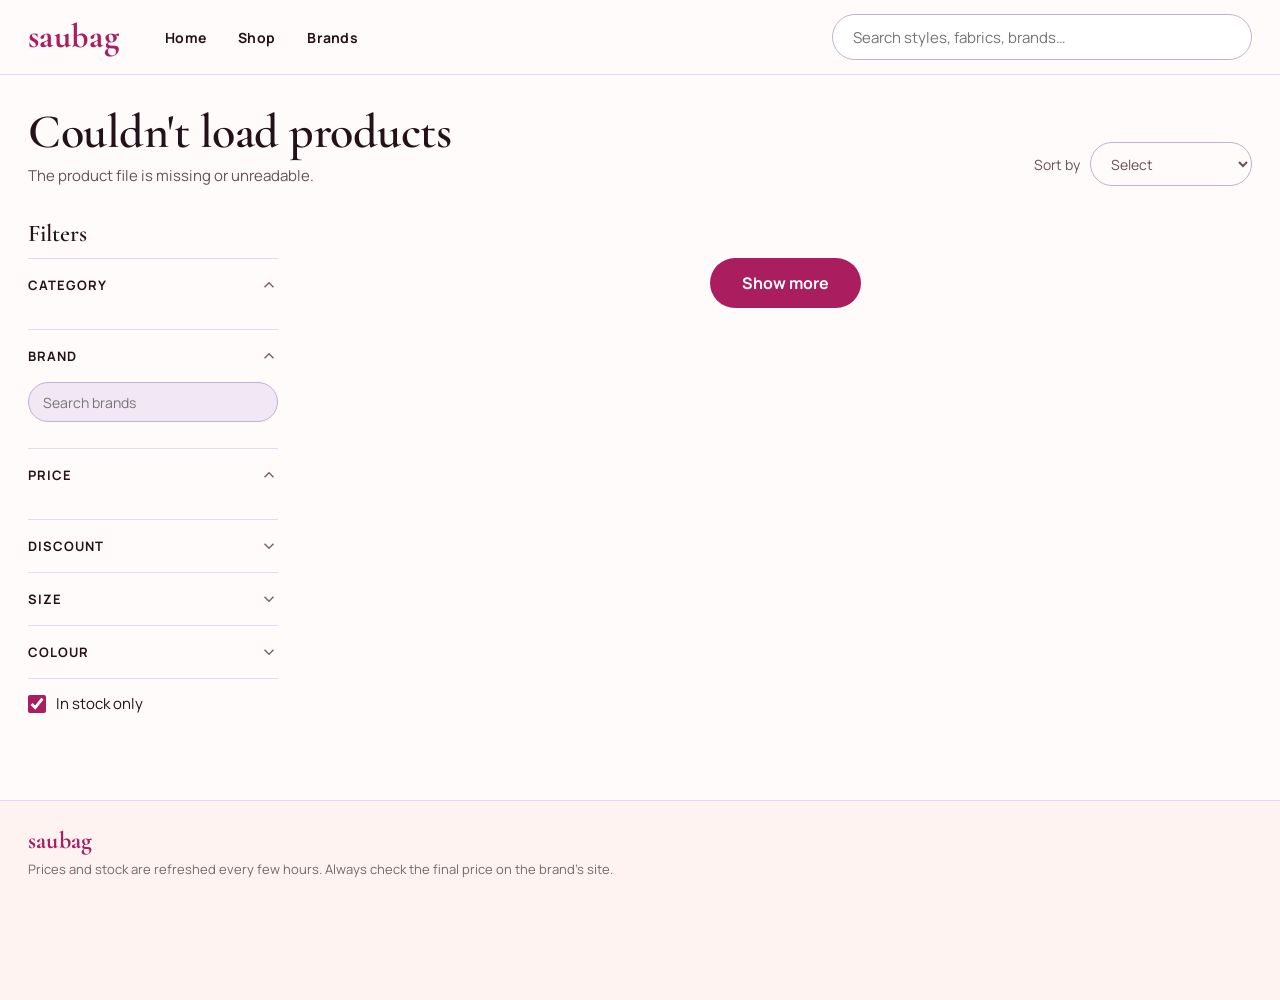
==== commit 4cfc01b5: "Home banner: canvas Diwali arch artwork, banner buttons removed Co-Authored-By: Claude Opus 5.5 <nor" ====
--- a/docs/index.html
+++ b/docs/index.html
@@ -24,17 +24,584 @@
 
 <div class="wrap">
 <div class="view home" id="view-home" hidden>
-  <section class="hero festive">
-    <div class="lights-slot" data-lights="hero" aria-hidden="true"></div>
+  <section class="hero festive diwali">
+    <svg class="dwart" viewBox="0 0 1440 520" preserveAspectRatio="xMaxYMid slice" aria-hidden="true" focusable="false">
+<defs>
+<filter id="dw-g6" x="-100%" y="-100%" width="300%" height="300%"><feGaussianBlur stdDeviation="6"/></filter>
+<filter id="dw-g12" x="-100%" y="-100%" width="300%" height="300%"><feGaussianBlur stdDeviation="12"/></filter>
+<filter id="dw-g24" x="-100%" y="-100%" width="300%" height="300%"><feGaussianBlur stdDeviation="24"/></filter>
+<linearGradient id="dw-gold" x1="0" y1="0" x2="1" y2="1"><stop offset="0" stop-color="#F7DC8E"/><stop offset="0.45" stop-color="#D9A93F"/><stop offset="1" stop-color="#9C6B1E"/></linearGradient>
+<radialGradient id="dw-archin" cx="0.5" cy="0.75" r="0.8"><stop offset="0" style="stop-color:color-mix(in srgb, var(--arch) 72%, #fff)"/><stop offset="0.6" style="stop-color:var(--arch)"/><stop offset="1" style="stop-color:color-mix(in srgb, var(--arch) 55%, #000)"/></radialGradient>
+<radialGradient id="dw-night" cx="0.5" cy="0.35" r="0.9"><stop offset="0" stop-color="#4E1440"/><stop offset="0.55" stop-color="#2B0A26"/><stop offset="1" stop-color="#160413"/></radialGradient>
+<pattern id="dw-jaal" width="56" height="56" patternUnits="userSpaceOnUse"><path d="M28 4 C40 16 40 40 28 52 C16 40 16 16 28 4Z M4 28 C16 16 40 16 52 28 C40 40 16 40 4 28Z" fill="none" style="stroke:var(--gold)" stroke-width="0.8"/><circle cx="28" cy="28" r="2" style="fill:var(--gold)"/></pattern>
+</defs>
+<rect width="1440" height="520" style="fill:var(--banner)"/>
+<rect width="1440" height="520" fill="url(#dw-jaal)" opacity="0.10"/>
+<ellipse cx="1060" cy="300" rx="520" ry="330" fill="#FFD9A0" opacity="0.35" filter="url(#dw-g24)"/>
+<circle cx="466" cy="78" r="13.8" fill="#FFD36B" opacity="0.31" filter="url(#dw-g12)"/>
+<circle cx="1310" cy="112" r="7.0" fill="#FFB547" opacity="0.15" filter="url(#dw-g12)"/>
+<circle cx="1191" cy="64" r="8.7" fill="#FFD36B" opacity="0.26" filter="url(#dw-g12)"/>
+<circle cx="571" cy="508" r="6.6" fill="#FFC247" opacity="0.20" filter="url(#dw-g12)"/>
+<circle cx="208" cy="61" r="9.7" fill="#FFC247" opacity="0.16" filter="url(#dw-g12)"/>
+<circle cx="823" cy="98" r="7.2" fill="#FFD36B" opacity="0.26" filter="url(#dw-g12)"/>
+<circle cx="891" cy="258" r="12.4" fill="#FFE29A" opacity="0.24" filter="url(#dw-g12)"/>
+<circle cx="1330" cy="188" r="9.0" fill="#FFC247" opacity="0.29" filter="url(#dw-g12)"/>
+<circle cx="756" cy="455" r="14.8" fill="#FFE29A" opacity="0.27" filter="url(#dw-g12)"/>
+<circle cx="1344" cy="219" r="17.5" fill="#FFD36B" opacity="0.30" filter="url(#dw-g12)"/>
+<circle cx="825" cy="455" r="9.8" fill="#FFE29A" opacity="0.26" filter="url(#dw-g12)"/>
+<circle cx="835" cy="237" r="16.1" fill="#FFE29A" opacity="0.24" filter="url(#dw-g12)"/>
+<circle cx="956" cy="32" r="14.4" fill="#FFB547" opacity="0.20" filter="url(#dw-g12)"/>
+<circle cx="32" cy="240" r="8.0" fill="#FFD36B" opacity="0.24" filter="url(#dw-g12)"/>
+<circle cx="1063" cy="207" r="17.0" fill="#FFB547" opacity="0.16" filter="url(#dw-g12)"/>
+<circle cx="1272" cy="426" r="16.4" fill="#FFE29A" opacity="0.29" filter="url(#dw-g12)"/>
+<circle cx="1421" cy="355" r="10.6" fill="#FFC247" opacity="0.17" filter="url(#dw-g12)"/>
+<circle cx="848" cy="137" r="6.0" fill="#FFB547" opacity="0.25" filter="url(#dw-g12)"/>
+<circle cx="878" cy="166" r="7.5" fill="#FFD36B" opacity="0.24" filter="url(#dw-g12)"/>
+<circle cx="1254" cy="495" r="14.2" fill="#FFB547" opacity="0.22" filter="url(#dw-g12)"/>
+<circle cx="577" cy="99" r="17.8" fill="#FFB547" opacity="0.17" filter="url(#dw-g12)"/>
+<circle cx="490" cy="27" r="6.0" fill="#FFC247" opacity="0.25" filter="url(#dw-g12)"/>
+<circle cx="1366" cy="319" r="6.8" fill="#FFC247" opacity="0.27" filter="url(#dw-g12)"/>
+<circle cx="1430" cy="242" r="11.8" fill="#FFD36B" opacity="0.17" filter="url(#dw-g12)"/>
+<circle cx="1080" cy="385" r="11.7" fill="#FFC247" opacity="0.25" filter="url(#dw-g12)"/>
+<circle cx="296" cy="495" r="10.3" fill="#FFD36B" opacity="0.30" filter="url(#dw-g12)"/>
+<circle cx="746" cy="472" r="10.3" fill="#FFC247" opacity="0.25" filter="url(#dw-g12)"/>
+<circle cx="1122" cy="171" r="8.7" fill="#FFC247" opacity="0.31" filter="url(#dw-g12)"/>
+<circle cx="1178" cy="385" r="8.7" fill="#FFB547" opacity="0.21" filter="url(#dw-g12)"/>
+<circle cx="42" cy="15" r="9.4" fill="#FFE29A" opacity="0.18" filter="url(#dw-g12)"/>
+<path d="M-20.0 18.0 L-7.0 22.6 L6.0 27.0 L19.0 31.3 L32.0 35.4 L45.0 39.4 L58.0 43.2 L71.0 46.9 L84.0 50.4 L97.0 53.7 L110.0 56.9 L123.0 59.9 L136.0 62.8 L149.0 65.5 L162.0 68.1 L175.0 70.5 L188.0 72.8 L201.0 74.9 L214.0 76.8 L227.0 78.6 L240.0 80.2 L253.0 81.7 L266.0 83.0 L279.0 84.2 L292.0 85.2 L305.0 86.1 L318.0 86.8 L331.0 87.3 L344.0 87.7 L357.0 87.9 L370.0 88.0 L383.0 87.9 L396.0 87.7 L409.0 87.3 L422.0 86.8 L435.0 86.1 L448.0 85.2 L461.0 84.2 L474.0 83.0 L487.0 81.7 L500.0 80.2 L513.0 78.6 L526.0 76.8 L539.0 74.9 L552.0 72.8 L565.0 70.5 L578.0 68.1 L591.0 65.5 L604.0 62.8 L617.0 59.9 L630.0 56.9 L643.0 53.7 L656.0 50.4 L669.0 46.9 L682.0 43.2 L695.0 39.4 L708.0 35.4 L721.0 31.3 L734.0 27.0 L747.0 22.6 L760.0 18.0" fill="none" stroke="#7A5A35" stroke-width="1.1" opacity="0.55"/>
+<line x1="15.5" y1="30.1" x2="15.5" y2="35.1" stroke="#7A5A35" stroke-width="1" opacity="0.55"/>
+<circle cx="15.5" cy="40.1" r="13" fill="#FFC247" opacity="0.42" filter="url(#dw-g6)"/>
+<ellipse cx="15.5" cy="40.1" rx="3.4" ry="4.2" fill="#FFC247"/>
+<ellipse cx="14.5" cy="38.7" rx="1.3" ry="1.8" fill="#FFFBEA" opacity="0.9"/>
+<line x1="50.9" y1="41.1" x2="50.9" y2="46.1" stroke="#7A5A35" stroke-width="1" opacity="0.55"/>
+<circle cx="50.9" cy="51.1" r="13" fill="#FFE29A" opacity="0.42" filter="url(#dw-g6)"/>
+<ellipse cx="50.9" cy="51.1" rx="3.4" ry="4.2" fill="#FFE29A"/>
+<ellipse cx="49.9" cy="49.7" rx="1.3" ry="1.8" fill="#FFFBEA" opacity="0.9"/>
+<line x1="86.4" y1="51.0" x2="86.4" y2="56.0" stroke="#7A5A35" stroke-width="1" opacity="0.55"/>
+<circle cx="86.4" cy="61.0" r="13" fill="#FFB547" opacity="0.42" filter="url(#dw-g6)"/>
+<ellipse cx="86.4" cy="61.0" rx="3.4" ry="4.2" fill="#FFB547"/>
+<ellipse cx="85.4" cy="59.6" rx="1.3" ry="1.8" fill="#FFFBEA" opacity="0.9"/>
+<line x1="121.8" y1="59.7" x2="121.8" y2="64.7" stroke="#7A5A35" stroke-width="1" opacity="0.55"/>
+<circle cx="121.8" cy="69.7" r="13" fill="#FFD36B" opacity="0.42" filter="url(#dw-g6)"/>
+<ellipse cx="121.8" cy="69.7" rx="3.4" ry="4.2" fill="#FFD36B"/>
+<ellipse cx="120.8" cy="68.3" rx="1.3" ry="1.8" fill="#FFFBEA" opacity="0.9"/>
+<line x1="157.3" y1="67.2" x2="157.3" y2="72.2" stroke="#7A5A35" stroke-width="1" opacity="0.55"/>
+<circle cx="157.3" cy="77.2" r="13" fill="#FFC247" opacity="0.42" filter="url(#dw-g6)"/>
+<ellipse cx="157.3" cy="77.2" rx="3.4" ry="4.2" fill="#FFC247"/>
+<ellipse cx="156.3" cy="75.8" rx="1.3" ry="1.8" fill="#FFFBEA" opacity="0.9"/>
+<line x1="192.7" y1="73.5" x2="192.7" y2="78.5" stroke="#7A5A35" stroke-width="1" opacity="0.55"/>
+<circle cx="192.7" cy="83.5" r="13" fill="#FFE29A" opacity="0.42" filter="url(#dw-g6)"/>
+<ellipse cx="192.7" cy="83.5" rx="3.4" ry="4.2" fill="#FFE29A"/>
+<ellipse cx="191.7" cy="82.1" rx="1.3" ry="1.8" fill="#FFFBEA" opacity="0.9"/>
+<line x1="228.2" y1="78.7" x2="228.2" y2="83.7" stroke="#7A5A35" stroke-width="1" opacity="0.55"/>
+<circle cx="228.2" cy="88.7" r="13" fill="#FFB547" opacity="0.42" filter="url(#dw-g6)"/>
+<ellipse cx="228.2" cy="88.7" rx="3.4" ry="4.2" fill="#FFB547"/>
+<ellipse cx="227.2" cy="87.3" rx="1.3" ry="1.8" fill="#FFFBEA" opacity="0.9"/>
+<line x1="263.6" y1="82.8" x2="263.6" y2="87.8" stroke="#7A5A35" stroke-width="1" opacity="0.55"/>
+<circle cx="263.6" cy="92.8" r="13" fill="#FFD36B" opacity="0.42" filter="url(#dw-g6)"/>
+<ellipse cx="263.6" cy="92.8" rx="3.4" ry="4.2" fill="#FFD36B"/>
+<ellipse cx="262.6" cy="91.4" rx="1.3" ry="1.8" fill="#FFFBEA" opacity="0.9"/>
+<line x1="299.1" y1="85.7" x2="299.1" y2="90.7" stroke="#7A5A35" stroke-width="1" opacity="0.55"/>
+<circle cx="299.1" cy="95.7" r="13" fill="#FFC247" opacity="0.42" filter="url(#dw-g6)"/>
+<ellipse cx="299.1" cy="95.7" rx="3.4" ry="4.2" fill="#FFC247"/>
+<ellipse cx="298.1" cy="94.3" rx="1.3" ry="1.8" fill="#FFFBEA" opacity="0.9"/>
+<line x1="334.5" y1="87.4" x2="334.5" y2="92.4" stroke="#7A5A35" stroke-width="1" opacity="0.55"/>
+<circle cx="334.5" cy="97.4" r="13" fill="#FFE29A" opacity="0.42" filter="url(#dw-g6)"/>
+<ellipse cx="334.5" cy="97.4" rx="3.4" ry="4.2" fill="#FFE29A"/>
+<ellipse cx="333.5" cy="96.0" rx="1.3" ry="1.8" fill="#FFFBEA" opacity="0.9"/>
+<line x1="370.0" y1="88.0" x2="370.0" y2="93.0" stroke="#7A5A35" stroke-width="1" opacity="0.55"/>
+<circle cx="370.0" cy="98.0" r="13" fill="#FFB547" opacity="0.42" filter="url(#dw-g6)"/>
+<ellipse cx="370.0" cy="98.0" rx="3.4" ry="4.2" fill="#FFB547"/>
+<ellipse cx="369.0" cy="96.6" rx="1.3" ry="1.8" fill="#FFFBEA" opacity="0.9"/>
+<line x1="405.5" y1="87.4" x2="405.5" y2="92.4" stroke="#7A5A35" stroke-width="1" opacity="0.55"/>
+<circle cx="405.5" cy="97.4" r="13" fill="#FFD36B" opacity="0.42" filter="url(#dw-g6)"/>
+<ellipse cx="405.5" cy="97.4" rx="3.4" ry="4.2" fill="#FFD36B"/>
+<ellipse cx="404.5" cy="96.0" rx="1.3" ry="1.8" fill="#FFFBEA" opacity="0.9"/>
+<line x1="440.9" y1="85.7" x2="440.9" y2="90.7" stroke="#7A5A35" stroke-width="1" opacity="0.55"/>
+<circle cx="440.9" cy="95.7" r="13" fill="#FFC247" opacity="0.42" filter="url(#dw-g6)"/>
+<ellipse cx="440.9" cy="95.7" rx="3.4" ry="4.2" fill="#FFC247"/>
+<ellipse cx="439.9" cy="94.3" rx="1.3" ry="1.8" fill="#FFFBEA" opacity="0.9"/>
+<line x1="476.4" y1="82.8" x2="476.4" y2="87.8" stroke="#7A5A35" stroke-width="1" opacity="0.55"/>
+<circle cx="476.4" cy="92.8" r="13" fill="#FFE29A" opacity="0.42" filter="url(#dw-g6)"/>
+<ellipse cx="476.4" cy="92.8" rx="3.4" ry="4.2" fill="#FFE29A"/>
+<ellipse cx="475.4" cy="91.4" rx="1.3" ry="1.8" fill="#FFFBEA" opacity="0.9"/>
+<line x1="511.8" y1="78.7" x2="511.8" y2="83.7" stroke="#7A5A35" stroke-width="1" opacity="0.55"/>
+<circle cx="511.8" cy="88.7" r="13" fill="#FFB547" opacity="0.42" filter="url(#dw-g6)"/>
+<ellipse cx="511.8" cy="88.7" rx="3.4" ry="4.2" fill="#FFB547"/>
+<ellipse cx="510.8" cy="87.3" rx="1.3" ry="1.8" fill="#FFFBEA" opacity="0.9"/>
+<line x1="547.3" y1="73.5" x2="547.3" y2="78.5" stroke="#7A5A35" stroke-width="1" opacity="0.55"/>
+<circle cx="547.3" cy="83.5" r="13" fill="#FFD36B" opacity="0.42" filter="url(#dw-g6)"/>
+<ellipse cx="547.3" cy="83.5" rx="3.4" ry="4.2" fill="#FFD36B"/>
+<ellipse cx="546.3" cy="82.1" rx="1.3" ry="1.8" fill="#FFFBEA" opacity="0.9"/>
+<line x1="582.7" y1="67.2" x2="582.7" y2="72.2" stroke="#7A5A35" stroke-width="1" opacity="0.55"/>
+<circle cx="582.7" cy="77.2" r="13" fill="#FFC247" opacity="0.42" filter="url(#dw-g6)"/>
+<ellipse cx="582.7" cy="77.2" rx="3.4" ry="4.2" fill="#FFC247"/>
+<ellipse cx="581.7" cy="75.8" rx="1.3" ry="1.8" fill="#FFFBEA" opacity="0.9"/>
+<line x1="618.2" y1="59.7" x2="618.2" y2="64.7" stroke="#7A5A35" stroke-width="1" opacity="0.55"/>
+<circle cx="618.2" cy="69.7" r="13" fill="#FFE29A" opacity="0.42" filter="url(#dw-g6)"/>
+<ellipse cx="618.2" cy="69.7" rx="3.4" ry="4.2" fill="#FFE29A"/>
+<ellipse cx="617.2" cy="68.3" rx="1.3" ry="1.8" fill="#FFFBEA" opacity="0.9"/>
+<line x1="653.6" y1="51.0" x2="653.6" y2="56.0" stroke="#7A5A35" stroke-width="1" opacity="0.55"/>
+<circle cx="653.6" cy="61.0" r="13" fill="#FFB547" opacity="0.42" filter="url(#dw-g6)"/>
+<ellipse cx="653.6" cy="61.0" rx="3.4" ry="4.2" fill="#FFB547"/>
+<ellipse cx="652.6" cy="59.6" rx="1.3" ry="1.8" fill="#FFFBEA" opacity="0.9"/>
+<line x1="689.1" y1="41.1" x2="689.1" y2="46.1" stroke="#7A5A35" stroke-width="1" opacity="0.55"/>
+<circle cx="689.1" cy="51.1" r="13" fill="#FFD36B" opacity="0.42" filter="url(#dw-g6)"/>
+<ellipse cx="689.1" cy="51.1" rx="3.4" ry="4.2" fill="#FFD36B"/>
+<ellipse cx="688.1" cy="49.7" rx="1.3" ry="1.8" fill="#FFFBEA" opacity="0.9"/>
+<line x1="724.5" y1="30.1" x2="724.5" y2="35.1" stroke="#7A5A35" stroke-width="1" opacity="0.55"/>
+<circle cx="724.5" cy="40.1" r="13" fill="#FFC247" opacity="0.42" filter="url(#dw-g6)"/>
+<ellipse cx="724.5" cy="40.1" rx="3.4" ry="4.2" fill="#FFC247"/>
+<ellipse cx="723.5" cy="38.7" rx="1.3" ry="1.8" fill="#FFFBEA" opacity="0.9"/>
+<path d="M640.0 10.0 L653.7 13.9 L667.3 17.7 L681.0 21.4 L694.7 24.9 L708.3 28.3 L722.0 31.6 L735.7 34.7 L749.3 37.7 L763.0 40.6 L776.7 43.3 L790.3 45.9 L804.0 48.4 L817.7 50.7 L831.3 52.9 L845.0 55.0 L858.7 56.9 L872.3 58.7 L886.0 60.4 L899.7 61.9 L913.3 63.3 L927.0 64.6 L940.7 65.7 L954.3 66.7 L968.0 67.6 L981.7 68.3 L995.3 68.9 L1009.0 69.4 L1022.7 69.7 L1036.3 69.9 L1050.0 70.0 L1063.7 69.9 L1077.3 69.7 L1091.0 69.4 L1104.7 68.9 L1118.3 68.3 L1132.0 67.6 L1145.7 66.7 L1159.3 65.7 L1173.0 64.6 L1186.7 63.3 L1200.3 61.9 L1214.0 60.4 L1227.7 58.7 L1241.3 56.9 L1255.0 55.0 L1268.7 52.9 L1282.3 50.7 L1296.0 48.4 L1309.7 45.9 L1323.3 43.3 L1337.0 40.6 L1350.7 37.7 L1364.3 34.7 L1378.0 31.6 L1391.7 28.3 L1405.3 24.9 L1419.0 21.4 L1432.7 17.7 L1446.3 13.9 L1460.0 10.0" fill="none" stroke="#7A5A35" stroke-width="1.1" opacity="0.55"/>
+<line x1="674.2" y1="19.6" x2="674.2" y2="24.6" stroke="#7A5A35" stroke-width="1" opacity="0.55"/>
+<circle cx="674.2" cy="29.6" r="13" fill="#FFC247" opacity="0.42" filter="url(#dw-g6)"/>
+<ellipse cx="674.2" cy="29.6" rx="3.4" ry="4.2" fill="#FFC247"/>
+<ellipse cx="673.2" cy="28.2" rx="1.3" ry="1.8" fill="#FFFBEA" opacity="0.9"/>
+<line x1="708.3" y1="28.3" x2="708.3" y2="33.3" stroke="#7A5A35" stroke-width="1" opacity="0.55"/>
+<circle cx="708.3" cy="38.3" r="13" fill="#FFE29A" opacity="0.42" filter="url(#dw-g6)"/>
+<ellipse cx="708.3" cy="38.3" rx="3.4" ry="4.2" fill="#FFE29A"/>
+<ellipse cx="707.3" cy="36.9" rx="1.3" ry="1.8" fill="#FFFBEA" opacity="0.9"/>
+<line x1="742.5" y1="36.2" x2="742.5" y2="41.2" stroke="#7A5A35" stroke-width="1" opacity="0.55"/>
+<circle cx="742.5" cy="46.2" r="13" fill="#FFB547" opacity="0.42" filter="url(#dw-g6)"/>
+<ellipse cx="742.5" cy="46.2" rx="3.4" ry="4.2" fill="#FFB547"/>
+<ellipse cx="741.5" cy="44.9" rx="1.3" ry="1.8" fill="#FFFBEA" opacity="0.9"/>
+<line x1="776.7" y1="43.3" x2="776.7" y2="48.3" stroke="#7A5A35" stroke-width="1" opacity="0.55"/>
+<circle cx="776.7" cy="53.3" r="13" fill="#FFD36B" opacity="0.42" filter="url(#dw-g6)"/>
+<ellipse cx="776.7" cy="53.3" rx="3.4" ry="4.2" fill="#FFD36B"/>
+<ellipse cx="775.7" cy="51.9" rx="1.3" ry="1.8" fill="#FFFBEA" opacity="0.9"/>
+<line x1="810.8" y1="49.6" x2="810.8" y2="54.6" stroke="#7A5A35" stroke-width="1" opacity="0.55"/>
+<circle cx="810.8" cy="59.6" r="13" fill="#FFC247" opacity="0.42" filter="url(#dw-g6)"/>
+<ellipse cx="810.8" cy="59.6" rx="3.4" ry="4.2" fill="#FFC247"/>
+<ellipse cx="809.8" cy="58.2" rx="1.3" ry="1.8" fill="#FFFBEA" opacity="0.9"/>
+<line x1="845.0" y1="55.0" x2="845.0" y2="60.0" stroke="#7A5A35" stroke-width="1" opacity="0.55"/>
+<circle cx="845.0" cy="65.0" r="13" fill="#FFE29A" opacity="0.42" filter="url(#dw-g6)"/>
+<ellipse cx="845.0" cy="65.0" rx="3.4" ry="4.2" fill="#FFE29A"/>
+<ellipse cx="844.0" cy="63.6" rx="1.3" ry="1.8" fill="#FFFBEA" opacity="0.9"/>
+<line x1="879.2" y1="59.6" x2="879.2" y2="64.6" stroke="#7A5A35" stroke-width="1" opacity="0.55"/>
+<circle cx="879.2" cy="69.6" r="13" fill="#FFB547" opacity="0.42" filter="url(#dw-g6)"/>
+<ellipse cx="879.2" cy="69.6" rx="3.4" ry="4.2" fill="#FFB547"/>
+<ellipse cx="878.2" cy="68.2" rx="1.3" ry="1.8" fill="#FFFBEA" opacity="0.9"/>
+<line x1="913.3" y1="63.3" x2="913.3" y2="68.3" stroke="#7A5A35" stroke-width="1" opacity="0.55"/>
+<circle cx="913.3" cy="73.3" r="13" fill="#FFD36B" opacity="0.42" filter="url(#dw-g6)"/>
+<ellipse cx="913.3" cy="73.3" rx="3.4" ry="4.2" fill="#FFD36B"/>
+<ellipse cx="912.3" cy="71.9" rx="1.3" ry="1.8" fill="#FFFBEA" opacity="0.9"/>
+<line x1="947.5" y1="66.2" x2="947.5" y2="71.2" stroke="#7A5A35" stroke-width="1" opacity="0.55"/>
+<circle cx="947.5" cy="76.2" r="13" fill="#FFC247" opacity="0.42" filter="url(#dw-g6)"/>
+<ellipse cx="947.5" cy="76.2" rx="3.4" ry="4.2" fill="#FFC247"/>
+<ellipse cx="946.5" cy="74.8" rx="1.3" ry="1.8" fill="#FFFBEA" opacity="0.9"/>
+<line x1="981.7" y1="68.3" x2="981.7" y2="73.3" stroke="#7A5A35" stroke-width="1" opacity="0.55"/>
+<circle cx="981.7" cy="78.3" r="13" fill="#FFE29A" opacity="0.42" filter="url(#dw-g6)"/>
+<ellipse cx="981.7" cy="78.3" rx="3.4" ry="4.2" fill="#FFE29A"/>
+<ellipse cx="980.7" cy="76.9" rx="1.3" ry="1.8" fill="#FFFBEA" opacity="0.9"/>
+<line x1="1015.8" y1="69.6" x2="1015.8" y2="74.6" stroke="#7A5A35" stroke-width="1" opacity="0.55"/>
+<circle cx="1015.8" cy="79.6" r="13" fill="#FFB547" opacity="0.42" filter="url(#dw-g6)"/>
+<ellipse cx="1015.8" cy="79.6" rx="3.4" ry="4.2" fill="#FFB547"/>
+<ellipse cx="1014.8" cy="78.2" rx="1.3" ry="1.8" fill="#FFFBEA" opacity="0.9"/>
+<line x1="1050.0" y1="70.0" x2="1050.0" y2="75.0" stroke="#7A5A35" stroke-width="1" opacity="0.55"/>
+<circle cx="1050.0" cy="80.0" r="13" fill="#FFD36B" opacity="0.42" filter="url(#dw-g6)"/>
+<ellipse cx="1050.0" cy="80.0" rx="3.4" ry="4.2" fill="#FFD36B"/>
+<ellipse cx="1049.0" cy="78.6" rx="1.3" ry="1.8" fill="#FFFBEA" opacity="0.9"/>
+<line x1="1084.2" y1="69.6" x2="1084.2" y2="74.6" stroke="#7A5A35" stroke-width="1" opacity="0.55"/>
+<circle cx="1084.2" cy="79.6" r="13" fill="#FFC247" opacity="0.42" filter="url(#dw-g6)"/>
+<ellipse cx="1084.2" cy="79.6" rx="3.4" ry="4.2" fill="#FFC247"/>
+<ellipse cx="1083.2" cy="78.2" rx="1.3" ry="1.8" fill="#FFFBEA" opacity="0.9"/>
+<line x1="1118.3" y1="68.3" x2="1118.3" y2="73.3" stroke="#7A5A35" stroke-width="1" opacity="0.55"/>
+<circle cx="1118.3" cy="78.3" r="13" fill="#FFE29A" opacity="0.42" filter="url(#dw-g6)"/>
+<ellipse cx="1118.3" cy="78.3" rx="3.4" ry="4.2" fill="#FFE29A"/>
+<ellipse cx="1117.3" cy="76.9" rx="1.3" ry="1.8" fill="#FFFBEA" opacity="0.9"/>
+<line x1="1152.5" y1="66.2" x2="1152.5" y2="71.2" stroke="#7A5A35" stroke-width="1" opacity="0.55"/>
+<circle cx="1152.5" cy="76.2" r="13" fill="#FFB547" opacity="0.42" filter="url(#dw-g6)"/>
+<ellipse cx="1152.5" cy="76.2" rx="3.4" ry="4.2" fill="#FFB547"/>
+<ellipse cx="1151.5" cy="74.8" rx="1.3" ry="1.8" fill="#FFFBEA" opacity="0.9"/>
+<line x1="1186.7" y1="63.3" x2="1186.7" y2="68.3" stroke="#7A5A35" stroke-width="1" opacity="0.55"/>
+<circle cx="1186.7" cy="73.3" r="13" fill="#FFD36B" opacity="0.42" filter="url(#dw-g6)"/>
+<ellipse cx="1186.7" cy="73.3" rx="3.4" ry="4.2" fill="#FFD36B"/>
+<ellipse cx="1185.7" cy="71.9" rx="1.3" ry="1.8" fill="#FFFBEA" opacity="0.9"/>
+<line x1="1220.8" y1="59.6" x2="1220.8" y2="64.6" stroke="#7A5A35" stroke-width="1" opacity="0.55"/>
+<circle cx="1220.8" cy="69.6" r="13" fill="#FFC247" opacity="0.42" filter="url(#dw-g6)"/>
+<ellipse cx="1220.8" cy="69.6" rx="3.4" ry="4.2" fill="#FFC247"/>
+<ellipse cx="1219.8" cy="68.2" rx="1.3" ry="1.8" fill="#FFFBEA" opacity="0.9"/>
+<line x1="1255.0" y1="55.0" x2="1255.0" y2="60.0" stroke="#7A5A35" stroke-width="1" opacity="0.55"/>
+<circle cx="1255.0" cy="65.0" r="13" fill="#FFE29A" opacity="0.42" filter="url(#dw-g6)"/>
+<ellipse cx="1255.0" cy="65.0" rx="3.4" ry="4.2" fill="#FFE29A"/>
+<ellipse cx="1254.0" cy="63.6" rx="1.3" ry="1.8" fill="#FFFBEA" opacity="0.9"/>
+<line x1="1289.2" y1="49.6" x2="1289.2" y2="54.6" stroke="#7A5A35" stroke-width="1" opacity="0.55"/>
+<circle cx="1289.2" cy="59.6" r="13" fill="#FFB547" opacity="0.42" filter="url(#dw-g6)"/>
+<ellipse cx="1289.2" cy="59.6" rx="3.4" ry="4.2" fill="#FFB547"/>
+<ellipse cx="1288.2" cy="58.2" rx="1.3" ry="1.8" fill="#FFFBEA" opacity="0.9"/>
+<line x1="1323.3" y1="43.3" x2="1323.3" y2="48.3" stroke="#7A5A35" stroke-width="1" opacity="0.55"/>
+<circle cx="1323.3" cy="53.3" r="13" fill="#FFD36B" opacity="0.42" filter="url(#dw-g6)"/>
+<ellipse cx="1323.3" cy="53.3" rx="3.4" ry="4.2" fill="#FFD36B"/>
+<ellipse cx="1322.3" cy="51.9" rx="1.3" ry="1.8" fill="#FFFBEA" opacity="0.9"/>
+<line x1="1357.5" y1="36.2" x2="1357.5" y2="41.2" stroke="#7A5A35" stroke-width="1" opacity="0.55"/>
+<circle cx="1357.5" cy="46.2" r="13" fill="#FFC247" opacity="0.42" filter="url(#dw-g6)"/>
+<ellipse cx="1357.5" cy="46.2" rx="3.4" ry="4.2" fill="#FFC247"/>
+<ellipse cx="1356.5" cy="44.9" rx="1.3" ry="1.8" fill="#FFFBEA" opacity="0.9"/>
+<line x1="1391.7" y1="28.3" x2="1391.7" y2="33.3" stroke="#7A5A35" stroke-width="1" opacity="0.55"/>
+<circle cx="1391.7" cy="38.3" r="13" fill="#FFE29A" opacity="0.42" filter="url(#dw-g6)"/>
+<ellipse cx="1391.7" cy="38.3" rx="3.4" ry="4.2" fill="#FFE29A"/>
+<ellipse cx="1390.7" cy="36.9" rx="1.3" ry="1.8" fill="#FFFBEA" opacity="0.9"/>
+<line x1="1425.8" y1="19.6" x2="1425.8" y2="24.6" stroke="#7A5A35" stroke-width="1" opacity="0.55"/>
+<circle cx="1425.8" cy="29.6" r="13" fill="#FFB547" opacity="0.42" filter="url(#dw-g6)"/>
+<ellipse cx="1425.8" cy="29.6" rx="3.4" ry="4.2" fill="#FFB547"/>
+<ellipse cx="1424.8" cy="28.2" rx="1.3" ry="1.8" fill="#FFFBEA" opacity="0.9"/>
+<path d="M-20.0 64.0 L4.7 67.5 L29.3 71.0 L54.0 74.3 L78.7 77.4 L103.3 80.5 L128.0 83.4 L152.7 86.3 L177.3 89.0 L202.0 91.5 L226.7 94.0 L251.3 96.3 L276.0 98.6 L300.7 100.7 L325.3 102.6 L350.0 104.5 L374.7 106.2 L399.3 107.9 L424.0 109.4 L448.7 110.7 L473.3 112.0 L498.0 113.1 L522.7 114.2 L547.3 115.1 L572.0 115.8 L596.7 116.5 L621.3 117.0 L646.0 117.5 L670.7 117.8 L695.3 117.9 L720.0 118.0 L744.7 117.9 L769.3 117.8 L794.0 117.5 L818.7 117.0 L843.3 116.5 L868.0 115.8 L892.7 115.1 L917.3 114.2 L942.0 113.1 L966.7 112.0 L991.3 110.7 L1016.0 109.4 L1040.7 107.9 L1065.3 106.2 L1090.0 104.5 L1114.7 102.6 L1139.3 100.7 L1164.0 98.6 L1188.7 96.3 L1213.3 94.0 L1238.0 91.5 L1262.7 89.0 L1287.3 86.3 L1312.0 83.4 L1336.7 80.5 L1361.3 77.4 L1386.0 74.3 L1410.7 71.0 L1435.3 67.5 L1460.0 64.0" fill="none" stroke="#7A5A35" stroke-width="1.1" opacity="0.35"/>
+<line x1="26.2" y1="70.5" x2="26.2" y2="75.5" stroke="#7A5A35" stroke-width="1" opacity="0.35"/>
+<circle cx="26.2" cy="80.5" r="10" fill="#FFC247" opacity="0.42" filter="url(#dw-g6)"/>
+<ellipse cx="26.2" cy="80.5" rx="2.8" ry="3.4" fill="#FFC247"/>
+<ellipse cx="25.2" cy="79.1" rx="1.3" ry="1.8" fill="#FFFBEA" opacity="0.9"/>
+<line x1="72.5" y1="76.7" x2="72.5" y2="81.7" stroke="#7A5A35" stroke-width="1" opacity="0.35"/>
+<circle cx="72.5" cy="86.7" r="10" fill="#FFE29A" opacity="0.42" filter="url(#dw-g6)"/>
+<ellipse cx="72.5" cy="86.7" rx="2.8" ry="3.4" fill="#FFE29A"/>
+<ellipse cx="71.5" cy="85.3" rx="1.3" ry="1.8" fill="#FFFBEA" opacity="0.9"/>
+<line x1="118.8" y1="82.4" x2="118.8" y2="87.4" stroke="#7A5A35" stroke-width="1" opacity="0.35"/>
+<circle cx="118.8" cy="92.4" r="10" fill="#FFB547" opacity="0.42" filter="url(#dw-g6)"/>
+<ellipse cx="118.8" cy="92.4" rx="2.8" ry="3.4" fill="#FFB547"/>
+<ellipse cx="117.8" cy="91.0" rx="1.3" ry="1.8" fill="#FFFBEA" opacity="0.9"/>
+<line x1="165.0" y1="87.6" x2="165.0" y2="92.6" stroke="#7A5A35" stroke-width="1" opacity="0.35"/>
+<circle cx="165.0" cy="97.6" r="10" fill="#FFD36B" opacity="0.42" filter="url(#dw-g6)"/>
+<ellipse cx="165.0" cy="97.6" rx="2.8" ry="3.4" fill="#FFD36B"/>
+<ellipse cx="164.0" cy="96.2" rx="1.3" ry="1.8" fill="#FFFBEA" opacity="0.9"/>
+<line x1="211.2" y1="92.5" x2="211.2" y2="97.5" stroke="#7A5A35" stroke-width="1" opacity="0.35"/>
+<circle cx="211.2" cy="102.5" r="10" fill="#FFC247" opacity="0.42" filter="url(#dw-g6)"/>
+<ellipse cx="211.2" cy="102.5" rx="2.8" ry="3.4" fill="#FFC247"/>
+<ellipse cx="210.2" cy="101.1" rx="1.3" ry="1.8" fill="#FFFBEA" opacity="0.9"/>
+<line x1="257.5" y1="96.9" x2="257.5" y2="101.9" stroke="#7A5A35" stroke-width="1" opacity="0.35"/>
+<circle cx="257.5" cy="106.9" r="10" fill="#FFE29A" opacity="0.42" filter="url(#dw-g6)"/>
+<ellipse cx="257.5" cy="106.9" rx="2.8" ry="3.4" fill="#FFE29A"/>
+<ellipse cx="256.5" cy="105.5" rx="1.3" ry="1.8" fill="#FFFBEA" opacity="0.9"/>
+<line x1="303.8" y1="100.9" x2="303.8" y2="105.9" stroke="#7A5A35" stroke-width="1" opacity="0.35"/>
+<circle cx="303.8" cy="110.9" r="10" fill="#FFB547" opacity="0.42" filter="url(#dw-g6)"/>
+<ellipse cx="303.8" cy="110.9" rx="2.8" ry="3.4" fill="#FFB547"/>
+<ellipse cx="302.8" cy="109.5" rx="1.3" ry="1.8" fill="#FFFBEA" opacity="0.9"/>
+<line x1="350.0" y1="104.5" x2="350.0" y2="109.5" stroke="#7A5A35" stroke-width="1" opacity="0.35"/>
+<circle cx="350.0" cy="114.5" r="10" fill="#FFD36B" opacity="0.42" filter="url(#dw-g6)"/>
+<ellipse cx="350.0" cy="114.5" rx="2.8" ry="3.4" fill="#FFD36B"/>
+<ellipse cx="349.0" cy="113.1" rx="1.3" ry="1.8" fill="#FFFBEA" opacity="0.9"/>
+<line x1="396.2" y1="107.7" x2="396.2" y2="112.7" stroke="#7A5A35" stroke-width="1" opacity="0.35"/>
+<circle cx="396.2" cy="117.7" r="10" fill="#FFC247" opacity="0.42" filter="url(#dw-g6)"/>
+<ellipse cx="396.2" cy="117.7" rx="2.8" ry="3.4" fill="#FFC247"/>
+<ellipse cx="395.2" cy="116.3" rx="1.3" ry="1.8" fill="#FFFBEA" opacity="0.9"/>
+<line x1="442.5" y1="110.4" x2="442.5" y2="115.4" stroke="#7A5A35" stroke-width="1" opacity="0.35"/>
+<circle cx="442.5" cy="120.4" r="10" fill="#FFE29A" opacity="0.42" filter="url(#dw-g6)"/>
+<ellipse cx="442.5" cy="120.4" rx="2.8" ry="3.4" fill="#FFE29A"/>
+<ellipse cx="441.5" cy="119.0" rx="1.3" ry="1.8" fill="#FFFBEA" opacity="0.9"/>
+<line x1="488.8" y1="112.7" x2="488.8" y2="117.7" stroke="#7A5A35" stroke-width="1" opacity="0.35"/>
+<circle cx="488.8" cy="122.7" r="10" fill="#FFB547" opacity="0.42" filter="url(#dw-g6)"/>
+<ellipse cx="488.8" cy="122.7" rx="2.8" ry="3.4" fill="#FFB547"/>
+<ellipse cx="487.8" cy="121.3" rx="1.3" ry="1.8" fill="#FFFBEA" opacity="0.9"/>
+<line x1="535.0" y1="114.6" x2="535.0" y2="119.6" stroke="#7A5A35" stroke-width="1" opacity="0.35"/>
+<circle cx="535.0" cy="124.6" r="10" fill="#FFD36B" opacity="0.42" filter="url(#dw-g6)"/>
+<ellipse cx="535.0" cy="124.6" rx="2.8" ry="3.4" fill="#FFD36B"/>
+<ellipse cx="534.0" cy="123.2" rx="1.3" ry="1.8" fill="#FFFBEA" opacity="0.9"/>
+<line x1="581.2" y1="116.1" x2="581.2" y2="121.1" stroke="#7A5A35" stroke-width="1" opacity="0.35"/>
+<circle cx="581.2" cy="126.1" r="10" fill="#FFC247" opacity="0.42" filter="url(#dw-g6)"/>
+<ellipse cx="581.2" cy="126.1" rx="2.8" ry="3.4" fill="#FFC247"/>
+<ellipse cx="580.2" cy="124.7" rx="1.3" ry="1.8" fill="#FFFBEA" opacity="0.9"/>
+<line x1="627.5" y1="117.2" x2="627.5" y2="122.2" stroke="#7A5A35" stroke-width="1" opacity="0.35"/>
+<circle cx="627.5" cy="127.2" r="10" fill="#FFE29A" opacity="0.42" filter="url(#dw-g6)"/>
+<ellipse cx="627.5" cy="127.2" rx="2.8" ry="3.4" fill="#FFE29A"/>
+<ellipse cx="626.5" cy="125.8" rx="1.3" ry="1.8" fill="#FFFBEA" opacity="0.9"/>
+<line x1="673.8" y1="117.8" x2="673.8" y2="122.8" stroke="#7A5A35" stroke-width="1" opacity="0.35"/>
+<circle cx="673.8" cy="127.8" r="10" fill="#FFB547" opacity="0.42" filter="url(#dw-g6)"/>
+<ellipse cx="673.8" cy="127.8" rx="2.8" ry="3.4" fill="#FFB547"/>
+<ellipse cx="672.8" cy="126.4" rx="1.3" ry="1.8" fill="#FFFBEA" opacity="0.9"/>
+<line x1="720.0" y1="118.0" x2="720.0" y2="123.0" stroke="#7A5A35" stroke-width="1" opacity="0.35"/>
+<circle cx="720.0" cy="128.0" r="10" fill="#FFD36B" opacity="0.42" filter="url(#dw-g6)"/>
+<ellipse cx="720.0" cy="128.0" rx="2.8" ry="3.4" fill="#FFD36B"/>
+<ellipse cx="719.0" cy="126.6" rx="1.3" ry="1.8" fill="#FFFBEA" opacity="0.9"/>
+<line x1="766.2" y1="117.8" x2="766.2" y2="122.8" stroke="#7A5A35" stroke-width="1" opacity="0.35"/>
+<circle cx="766.2" cy="127.8" r="10" fill="#FFC247" opacity="0.42" filter="url(#dw-g6)"/>
+<ellipse cx="766.2" cy="127.8" rx="2.8" ry="3.4" fill="#FFC247"/>
+<ellipse cx="765.2" cy="126.4" rx="1.3" ry="1.8" fill="#FFFBEA" opacity="0.9"/>
+<line x1="812.5" y1="117.2" x2="812.5" y2="122.2" stroke="#7A5A35" stroke-width="1" opacity="0.35"/>
+<circle cx="812.5" cy="127.2" r="10" fill="#FFE29A" opacity="0.42" filter="url(#dw-g6)"/>
+<ellipse cx="812.5" cy="127.2" rx="2.8" ry="3.4" fill="#FFE29A"/>
+<ellipse cx="811.5" cy="125.8" rx="1.3" ry="1.8" fill="#FFFBEA" opacity="0.9"/>
+<line x1="858.8" y1="116.1" x2="858.8" y2="121.1" stroke="#7A5A35" stroke-width="1" opacity="0.35"/>
+<circle cx="858.8" cy="126.1" r="10" fill="#FFB547" opacity="0.42" filter="url(#dw-g6)"/>
+<ellipse cx="858.8" cy="126.1" rx="2.8" ry="3.4" fill="#FFB547"/>
+<ellipse cx="857.8" cy="124.7" rx="1.3" ry="1.8" fill="#FFFBEA" opacity="0.9"/>
+<line x1="905.0" y1="114.6" x2="905.0" y2="119.6" stroke="#7A5A35" stroke-width="1" opacity="0.35"/>
+<circle cx="905.0" cy="124.6" r="10" fill="#FFD36B" opacity="0.42" filter="url(#dw-g6)"/>
+<ellipse cx="905.0" cy="124.6" rx="2.8" ry="3.4" fill="#FFD36B"/>
+<ellipse cx="904.0" cy="123.2" rx="1.3" ry="1.8" fill="#FFFBEA" opacity="0.9"/>
+<line x1="951.2" y1="112.7" x2="951.2" y2="117.7" stroke="#7A5A35" stroke-width="1" opacity="0.35"/>
+<circle cx="951.2" cy="122.7" r="10" fill="#FFC247" opacity="0.42" filter="url(#dw-g6)"/>
+<ellipse cx="951.2" cy="122.7" rx="2.8" ry="3.4" fill="#FFC247"/>
+<ellipse cx="950.2" cy="121.3" rx="1.3" ry="1.8" fill="#FFFBEA" opacity="0.9"/>
+<line x1="997.5" y1="110.4" x2="997.5" y2="115.4" stroke="#7A5A35" stroke-width="1" opacity="0.35"/>
+<circle cx="997.5" cy="120.4" r="10" fill="#FFE29A" opacity="0.42" filter="url(#dw-g6)"/>
+<ellipse cx="997.5" cy="120.4" rx="2.8" ry="3.4" fill="#FFE29A"/>
+<ellipse cx="996.5" cy="119.0" rx="1.3" ry="1.8" fill="#FFFBEA" opacity="0.9"/>
+<line x1="1043.8" y1="107.7" x2="1043.8" y2="112.7" stroke="#7A5A35" stroke-width="1" opacity="0.35"/>
+<circle cx="1043.8" cy="117.7" r="10" fill="#FFB547" opacity="0.42" filter="url(#dw-g6)"/>
+<ellipse cx="1043.8" cy="117.7" rx="2.8" ry="3.4" fill="#FFB547"/>
+<ellipse cx="1042.8" cy="116.3" rx="1.3" ry="1.8" fill="#FFFBEA" opacity="0.9"/>
+<line x1="1090.0" y1="104.5" x2="1090.0" y2="109.5" stroke="#7A5A35" stroke-width="1" opacity="0.35"/>
+<circle cx="1090.0" cy="114.5" r="10" fill="#FFD36B" opacity="0.42" filter="url(#dw-g6)"/>
+<ellipse cx="1090.0" cy="114.5" rx="2.8" ry="3.4" fill="#FFD36B"/>
+<ellipse cx="1089.0" cy="113.1" rx="1.3" ry="1.8" fill="#FFFBEA" opacity="0.9"/>
+<line x1="1136.2" y1="100.9" x2="1136.2" y2="105.9" stroke="#7A5A35" stroke-width="1" opacity="0.35"/>
+<circle cx="1136.2" cy="110.9" r="10" fill="#FFC247" opacity="0.42" filter="url(#dw-g6)"/>
+<ellipse cx="1136.2" cy="110.9" rx="2.8" ry="3.4" fill="#FFC247"/>
+<ellipse cx="1135.2" cy="109.5" rx="1.3" ry="1.8" fill="#FFFBEA" opacity="0.9"/>
+<line x1="1182.5" y1="96.9" x2="1182.5" y2="101.9" stroke="#7A5A35" stroke-width="1" opacity="0.35"/>
+<circle cx="1182.5" cy="106.9" r="10" fill="#FFE29A" opacity="0.42" filter="url(#dw-g6)"/>
+<ellipse cx="1182.5" cy="106.9" rx="2.8" ry="3.4" fill="#FFE29A"/>
+<ellipse cx="1181.5" cy="105.5" rx="1.3" ry="1.8" fill="#FFFBEA" opacity="0.9"/>
+<line x1="1228.8" y1="92.5" x2="1228.8" y2="97.5" stroke="#7A5A35" stroke-width="1" opacity="0.35"/>
+<circle cx="1228.8" cy="102.5" r="10" fill="#FFB547" opacity="0.42" filter="url(#dw-g6)"/>
+<ellipse cx="1228.8" cy="102.5" rx="2.8" ry="3.4" fill="#FFB547"/>
+<ellipse cx="1227.8" cy="101.1" rx="1.3" ry="1.8" fill="#FFFBEA" opacity="0.9"/>
+<line x1="1275.0" y1="87.6" x2="1275.0" y2="92.6" stroke="#7A5A35" stroke-width="1" opacity="0.35"/>
+<circle cx="1275.0" cy="97.6" r="10" fill="#FFD36B" opacity="0.42" filter="url(#dw-g6)"/>
+<ellipse cx="1275.0" cy="97.6" rx="2.8" ry="3.4" fill="#FFD36B"/>
+<ellipse cx="1274.0" cy="96.2" rx="1.3" ry="1.8" fill="#FFFBEA" opacity="0.9"/>
+<line x1="1321.2" y1="82.4" x2="1321.2" y2="87.4" stroke="#7A5A35" stroke-width="1" opacity="0.35"/>
+<circle cx="1321.2" cy="92.4" r="10" fill="#FFC247" opacity="0.42" filter="url(#dw-g6)"/>
+<ellipse cx="1321.2" cy="92.4" rx="2.8" ry="3.4" fill="#FFC247"/>
+<ellipse cx="1320.2" cy="91.0" rx="1.3" ry="1.8" fill="#FFFBEA" opacity="0.9"/>
+<line x1="1367.5" y1="76.7" x2="1367.5" y2="81.7" stroke="#7A5A35" stroke-width="1" opacity="0.35"/>
+<circle cx="1367.5" cy="86.7" r="10" fill="#FFE29A" opacity="0.42" filter="url(#dw-g6)"/>
+<ellipse cx="1367.5" cy="86.7" rx="2.8" ry="3.4" fill="#FFE29A"/>
+<ellipse cx="1366.5" cy="85.3" rx="1.3" ry="1.8" fill="#FFFBEA" opacity="0.9"/>
+<line x1="1413.8" y1="70.5" x2="1413.8" y2="75.5" stroke="#7A5A35" stroke-width="1" opacity="0.35"/>
+<circle cx="1413.8" cy="80.5" r="10" fill="#FFB547" opacity="0.42" filter="url(#dw-g6)"/>
+<ellipse cx="1413.8" cy="80.5" rx="2.8" ry="3.4" fill="#FFB547"/>
+<ellipse cx="1412.8" cy="79.1" rx="1.3" ry="1.8" fill="#FFFBEA" opacity="0.9"/>
+<line x1="26" y1="0" x2="26" y2="300" stroke="#7A5A35" stroke-width="1" opacity="0.5"/>
+<circle cx="26.0" cy="8.0" r="8.5" fill="#F08A24"/><circle cx="29.7" cy="8.8" r="3.6" fill="#FFB347" opacity="0.85"/><circle cx="28.6" cy="10.8" r="3.6" fill="#FFB347" opacity="0.85"/><circle cx="25.6" cy="11.8" r="3.6" fill="#FFB347" opacity="0.85"/><circle cx="23.3" cy="10.7" r="3.6" fill="#FFB347" opacity="0.85"/><circle cx="22.3" cy="8.9" r="3.6" fill="#FFB347" opacity="0.85"/><circle cx="23.0" cy="5.6" r="3.6" fill="#FFB347" opacity="0.85"/><circle cx="24.2" cy="4.6" r="3.6" fill="#FFB347" opacity="0.85"/><circle cx="26.8" cy="4.3" r="3.6" fill="#FFB347" opacity="0.85"/><circle cx="29.3" cy="6.1" r="3.6" fill="#FFB347" opacity="0.85"/><circle cx="26.0" cy="8.0" r="2.4" fill="#F08A24" opacity="0.9"/>
+<circle cx="26.0" cy="25.0" r="8.5" fill="#F08A24"/><circle cx="29.8" cy="25.4" r="3.6" fill="#FFB347" opacity="0.85"/><circle cx="28.5" cy="27.9" r="3.6" fill="#FFB347" opacity="0.85"/><circle cx="25.4" cy="28.8" r="3.6" fill="#FFB347" opacity="0.85"/><circle cx="23.4" cy="27.8" r="3.6" fill="#FFB347" opacity="0.85"/><circle cx="22.4" cy="26.3" r="3.6" fill="#FFB347" opacity="0.85"/><circle cx="23.0" cy="22.6" r="3.6" fill="#FFB347" opacity="0.85"/><circle cx="24.5" cy="21.5" r="3.6" fill="#FFB347" opacity="0.85"/><circle cx="27.5" cy="21.5" r="3.6" fill="#FFB347" opacity="0.85"/><circle cx="29.5" cy="23.5" r="3.6" fill="#FFB347" opacity="0.85"/><circle cx="26.0" cy="25.0" r="2.4" fill="#F08A24" opacity="0.9"/>
+<circle cx="26.0" cy="42.0" r="8.5" fill="#F6C453"/><circle cx="29.8" cy="42.2" r="3.6" fill="#FFE08A" opacity="0.85"/><circle cx="28.6" cy="44.8" r="3.6" fill="#FFE08A" opacity="0.85"/><circle cx="25.7" cy="45.8" r="3.6" fill="#FFE08A" opacity="0.85"/><circle cx="23.9" cy="45.2" r="3.6" fill="#FFE08A" opacity="0.85"/><circle cx="22.2" cy="42.1" r="3.6" fill="#FFE08A" opacity="0.85"/><circle cx="22.6" cy="40.2" r="3.6" fill="#FFE08A" opacity="0.85"/><circle cx="24.9" cy="38.3" r="3.6" fill="#FFE08A" opacity="0.85"/><circle cx="26.8" cy="38.3" r="3.6" fill="#FFE08A" opacity="0.85"/><circle cx="29.6" cy="40.6" r="3.6" fill="#FFE08A" opacity="0.85"/><circle cx="26.0" cy="42.0" r="2.4" fill="#F6C453" opacity="0.9"/>
+<circle cx="26.0" cy="59.0" r="8.5" fill="#F08A24"/><circle cx="29.7" cy="60.0" r="3.6" fill="#FFB347" opacity="0.85"/><circle cx="28.5" cy="61.9" r="3.6" fill="#FFB347" opacity="0.85"/><circle cx="25.7" cy="62.8" r="3.6" fill="#FFB347" opacity="0.85"/><circle cx="24.0" cy="62.3" r="3.6" fill="#FFB347" opacity="0.85"/><circle cx="22.3" cy="60.1" r="3.6" fill="#FFB347" opacity="0.85"/><circle cx="23.1" cy="56.5" r="3.6" fill="#FFB347" opacity="0.85"/><circle cx="24.1" cy="55.7" r="3.6" fill="#FFB347" opacity="0.85"/><circle cx="27.4" cy="55.4" r="3.6" fill="#FFB347" opacity="0.85"/><circle cx="29.3" cy="57.0" r="3.6" fill="#FFB347" opacity="0.85"/><circle cx="26.0" cy="59.0" r="2.4" fill="#F08A24" opacity="0.9"/>
+<circle cx="26.0" cy="76.0" r="8.5" fill="#F08A24"/><circle cx="29.7" cy="76.9" r="3.6" fill="#FFB347" opacity="0.85"/><circle cx="28.3" cy="79.0" r="3.6" fill="#FFB347" opacity="0.85"/><circle cx="25.9" cy="79.8" r="3.6" fill="#FFB347" opacity="0.85"/><circle cx="23.6" cy="79.0" r="3.6" fill="#FFB347" opacity="0.85"/><circle cx="22.2" cy="76.1" r="3.6" fill="#FFB347" opacity="0.85"/><circle cx="22.5" cy="74.5" r="3.6" fill="#FFB347" opacity="0.85"/><circle cx="24.8" cy="72.4" r="3.6" fill="#FFB347" opacity="0.85"/><circle cx="26.7" cy="72.2" r="3.6" fill="#FFB347" opacity="0.85"/><circle cx="29.5" cy="74.4" r="3.6" fill="#FFB347" opacity="0.85"/><circle cx="26.0" cy="76.0" r="2.4" fill="#F08A24" opacity="0.9"/>
+<circle cx="26.0" cy="93.0" r="8.5" fill="#F6C453"/><circle cx="29.7" cy="94.0" r="3.6" fill="#FFE08A" opacity="0.85"/><circle cx="28.8" cy="95.6" r="3.6" fill="#FFE08A" opacity="0.85"/><circle cx="25.7" cy="96.8" r="3.6" fill="#FFE08A" opacity="0.85"/><circle cx="23.9" cy="96.2" r="3.6" fill="#FFE08A" opacity="0.85"/><circle cx="22.2" cy="93.0" r="3.6" fill="#FFE08A" opacity="0.85"/><circle cx="22.5" cy="91.5" r="3.6" fill="#FFE08A" opacity="0.85"/><circle cx="25.2" cy="89.3" r="3.6" fill="#FFE08A" opacity="0.85"/><circle cx="26.7" cy="89.2" r="3.6" fill="#FFE08A" opacity="0.85"/><circle cx="29.1" cy="90.8" r="3.6" fill="#FFE08A" opacity="0.85"/><circle cx="26.0" cy="93.0" r="2.4" fill="#F6C453" opacity="0.9"/>
+<circle cx="26.0" cy="110.0" r="8.5" fill="#F08A24"/><circle cx="29.8" cy="110.7" r="3.6" fill="#FFB347" opacity="0.85"/><circle cx="28.2" cy="113.1" r="3.6" fill="#FFB347" opacity="0.85"/><circle cx="26.2" cy="113.8" r="3.6" fill="#FFB347" opacity="0.85"/><circle cx="23.5" cy="112.9" r="3.6" fill="#FFB347" opacity="0.85"/><circle cx="22.2" cy="110.2" r="3.6" fill="#FFB347" opacity="0.85"/><circle cx="22.4" cy="108.6" r="3.6" fill="#FFB347" opacity="0.85"/><circle cx="25.0" cy="106.3" r="3.6" fill="#FFB347" opacity="0.85"/><circle cx="27.8" cy="106.6" r="3.6" fill="#FFB347" opacity="0.85"/><circle cx="29.4" cy="108.3" r="3.6" fill="#FFB347" opacity="0.85"/><circle cx="26.0" cy="110.0" r="2.4" fill="#F08A24" opacity="0.9"/>
+<circle cx="26.0" cy="127.0" r="8.5" fill="#F08A24"/><circle cx="29.7" cy="128.1" r="3.6" fill="#FFB347" opacity="0.85"/><circle cx="28.4" cy="129.9" r="3.6" fill="#FFB347" opacity="0.85"/><circle cx="25.6" cy="130.8" r="3.6" fill="#FFB347" opacity="0.85"/><circle cx="23.2" cy="129.6" r="3.6" fill="#FFB347" opacity="0.85"/><circle cx="22.3" cy="128.1" r="3.6" fill="#FFB347" opacity="0.85"/><circle cx="22.5" cy="125.5" r="3.6" fill="#FFB347" opacity="0.85"/><circle cx="24.7" cy="123.4" r="3.6" fill="#FFB347" opacity="0.85"/><circle cx="27.8" cy="123.6" r="3.6" fill="#FFB347" opacity="0.85"/><circle cx="29.5" cy="125.4" r="3.6" fill="#FFB347" opacity="0.85"/><circle cx="26.0" cy="127.0" r="2.4" fill="#F08A24" opacity="0.9"/>
+<circle cx="26.0" cy="144.0" r="8.5" fill="#F6C453"/><circle cx="29.7" cy="144.8" r="3.6" fill="#FFE08A" opacity="0.85"/><circle cx="28.2" cy="147.2" r="3.6" fill="#FFE08A" opacity="0.85"/><circle cx="26.5" cy="147.8" r="3.6" fill="#FFE08A" opacity="0.85"/><circle cx="23.9" cy="147.2" r="3.6" fill="#FFE08A" opacity="0.85"/><circle cx="22.2" cy="144.5" r="3.6" fill="#FFE08A" opacity="0.85"/><circle cx="22.5" cy="142.5" r="3.6" fill="#FFE08A" opacity="0.85"/><circle cx="24.2" cy="140.6" r="3.6" fill="#FFE08A" opacity="0.85"/><circle cx="27.5" cy="140.5" r="3.6" fill="#FFE08A" opacity="0.85"/><circle cx="29.3" cy="142.1" r="3.6" fill="#FFE08A" opacity="0.85"/><circle cx="26.0" cy="144.0" r="2.4" fill="#F6C453" opacity="0.9"/>
+<circle cx="26.0" cy="161.0" r="8.5" fill="#F08A24"/><circle cx="29.8" cy="161.6" r="3.6" fill="#FFB347" opacity="0.85"/><circle cx="28.2" cy="164.2" r="3.6" fill="#FFB347" opacity="0.85"/><circle cx="25.5" cy="164.8" r="3.6" fill="#FFB347" opacity="0.85"/><circle cx="24.0" cy="164.3" r="3.6" fill="#FFB347" opacity="0.85"/><circle cx="22.3" cy="162.1" r="3.6" fill="#FFB347" opacity="0.85"/><circle cx="22.4" cy="159.6" r="3.6" fill="#FFB347" opacity="0.85"/><circle cx="24.2" cy="157.6" r="3.6" fill="#FFB347" opacity="0.85"/><circle cx="27.2" cy="157.4" r="3.6" fill="#FFB347" opacity="0.85"/><circle cx="29.0" cy="158.6" r="3.6" fill="#FFB347" opacity="0.85"/><circle cx="26.0" cy="161.0" r="2.4" fill="#F08A24" opacity="0.9"/>
+<circle cx="26.0" cy="178.0" r="8.5" fill="#F08A24"/><circle cx="29.6" cy="179.2" r="3.6" fill="#FFB347" opacity="0.85"/><circle cx="28.9" cy="180.5" r="3.6" fill="#FFB347" opacity="0.85"/><circle cx="26.2" cy="181.8" r="3.6" fill="#FFB347" opacity="0.85"/><circle cx="23.1" cy="180.5" r="3.6" fill="#FFB347" opacity="0.85"/><circle cx="22.2" cy="178.5" r="3.6" fill="#FFB347" opacity="0.85"/><circle cx="22.5" cy="176.4" r="3.6" fill="#FFB347" opacity="0.85"/><circle cx="24.4" cy="174.5" r="3.6" fill="#FFB347" opacity="0.85"/><circle cx="27.3" cy="174.4" r="3.6" fill="#FFB347" opacity="0.85"/><circle cx="29.5" cy="176.5" r="3.6" fill="#FFB347" opacity="0.85"/><circle cx="26.0" cy="178.0" r="2.4" fill="#F08A24" opacity="0.9"/>
+<circle cx="26.0" cy="195.0" r="8.5" fill="#F6C453"/><circle cx="29.8" cy="195.7" r="3.6" fill="#FFE08A" opacity="0.85"/><circle cx="28.7" cy="197.7" r="3.6" fill="#FFE08A" opacity="0.85"/><circle cx="26.0" cy="198.8" r="3.6" fill="#FFE08A" opacity="0.85"/><circle cx="23.2" cy="197.6" r="3.6" fill="#FFE08A" opacity="0.85"/><circle cx="22.2" cy="195.1" r="3.6" fill="#FFE08A" opacity="0.85"/><circle cx="23.0" cy="192.6" r="3.6" fill="#FFE08A" opacity="0.85"/><circle cx="25.2" cy="191.3" r="3.6" fill="#FFE08A" opacity="0.85"/><circle cx="26.9" cy="191.3" r="3.6" fill="#FFE08A" opacity="0.85"/><circle cx="29.3" cy="193.0" r="3.6" fill="#FFE08A" opacity="0.85"/><circle cx="26.0" cy="195.0" r="2.4" fill="#F6C453" opacity="0.9"/>
+<circle cx="26.0" cy="212.0" r="8.5" fill="#F08A24"/><circle cx="29.8" cy="212.6" r="3.6" fill="#FFB347" opacity="0.85"/><circle cx="28.6" cy="214.8" r="3.6" fill="#FFB347" opacity="0.85"/><circle cx="26.2" cy="215.8" r="3.6" fill="#FFB347" opacity="0.85"/><circle cx="23.4" cy="214.8" r="3.6" fill="#FFB347" opacity="0.85"/><circle cx="22.3" cy="212.8" r="3.6" fill="#FFB347" opacity="0.85"/><circle cx="22.5" cy="210.4" r="3.6" fill="#FFB347" opacity="0.85"/><circle cx="24.4" cy="208.5" r="3.6" fill="#FFB347" opacity="0.85"/><circle cx="26.8" cy="208.3" r="3.6" fill="#FFB347" opacity="0.85"/><circle cx="29.5" cy="210.4" r="3.6" fill="#FFB347" opacity="0.85"/><circle cx="26.0" cy="212.0" r="2.4" fill="#F08A24" opacity="0.9"/>
+<circle cx="26.0" cy="229.0" r="8.5" fill="#F08A24"/><circle cx="29.6" cy="230.2" r="3.6" fill="#FFB347" opacity="0.85"/><circle cx="28.3" cy="232.0" r="3.6" fill="#FFB347" opacity="0.85"/><circle cx="26.2" cy="232.8" r="3.6" fill="#FFB347" opacity="0.85"/><circle cx="23.8" cy="232.1" r="3.6" fill="#FFB347" opacity="0.85"/><circle cx="22.3" cy="230.1" r="3.6" fill="#FFB347" opacity="0.85"/><circle cx="22.7" cy="227.1" r="3.6" fill="#FFB347" opacity="0.85"/><circle cx="25.0" cy="225.3" r="3.6" fill="#FFB347" opacity="0.85"/><circle cx="26.8" cy="225.3" r="3.6" fill="#FFB347" opacity="0.85"/><circle cx="29.5" cy="227.5" r="3.6" fill="#FFB347" opacity="0.85"/><circle cx="26.0" cy="229.0" r="2.4" fill="#F08A24" opacity="0.9"/>
+<circle cx="26.0" cy="246.0" r="8.5" fill="#F6C453"/><circle cx="29.8" cy="246.2" r="3.6" fill="#FFE08A" opacity="0.85"/><circle cx="28.3" cy="249.1" r="3.6" fill="#FFE08A" opacity="0.85"/><circle cx="26.4" cy="249.8" r="3.6" fill="#FFE08A" opacity="0.85"/><circle cx="23.3" cy="248.7" r="3.6" fill="#FFE08A" opacity="0.85"/><circle cx="22.2" cy="246.0" r="3.6" fill="#FFE08A" opacity="0.85"/><circle cx="22.6" cy="244.2" r="3.6" fill="#FFE08A" opacity="0.85"/><circle cx="24.6" cy="242.4" r="3.6" fill="#FFE08A" opacity="0.85"/><circle cx="27.1" cy="242.3" r="3.6" fill="#FFE08A" opacity="0.85"/><circle cx="29.0" cy="243.6" r="3.6" fill="#FFE08A" opacity="0.85"/><circle cx="26.0" cy="246.0" r="2.4" fill="#F6C453" opacity="0.9"/>
+<circle cx="26.0" cy="263.0" r="8.5" fill="#F08A24"/><circle cx="29.8" cy="263.5" r="3.6" fill="#FFB347" opacity="0.85"/><circle cx="28.6" cy="265.8" r="3.6" fill="#FFB347" opacity="0.85"/><circle cx="26.1" cy="266.8" r="3.6" fill="#FFB347" opacity="0.85"/><circle cx="23.3" cy="265.7" r="3.6" fill="#FFB347" opacity="0.85"/><circle cx="22.3" cy="263.8" r="3.6" fill="#FFB347" opacity="0.85"/><circle cx="22.7" cy="261.1" r="3.6" fill="#FFB347" opacity="0.85"/><circle cx="24.4" cy="259.5" r="3.6" fill="#FFB347" opacity="0.85"/><circle cx="27.9" cy="259.7" r="3.6" fill="#FFB347" opacity="0.85"/><circle cx="29.0" cy="260.7" r="3.6" fill="#FFB347" opacity="0.85"/><circle cx="26.0" cy="263.0" r="2.4" fill="#F08A24" opacity="0.9"/>
+<circle cx="26.0" cy="280.0" r="8.5" fill="#F08A24"/><circle cx="29.6" cy="281.2" r="3.6" fill="#FFB347" opacity="0.85"/><circle cx="28.7" cy="282.7" r="3.6" fill="#FFB347" opacity="0.85"/><circle cx="25.5" cy="283.8" r="3.6" fill="#FFB347" opacity="0.85"/><circle cx="24.0" cy="283.3" r="3.6" fill="#FFB347" opacity="0.85"/><circle cx="22.3" cy="281.0" r="3.6" fill="#FFB347" opacity="0.85"/><circle cx="23.0" cy="277.6" r="3.6" fill="#FFB347" opacity="0.85"/><circle cx="24.3" cy="276.6" r="3.6" fill="#FFB347" opacity="0.85"/><circle cx="27.6" cy="276.5" r="3.6" fill="#FFB347" opacity="0.85"/><circle cx="29.5" cy="278.5" r="3.6" fill="#FFB347" opacity="0.85"/><circle cx="26.0" cy="280.0" r="2.4" fill="#F08A24" opacity="0.9"/>
+<circle cx="26.0" cy="297.0" r="8.5" fill="#F6C453"/><circle cx="29.7" cy="298.1" r="3.6" fill="#FFE08A" opacity="0.85"/><circle cx="28.3" cy="300.1" r="3.6" fill="#FFE08A" opacity="0.85"/><circle cx="25.4" cy="300.8" r="3.6" fill="#FFE08A" opacity="0.85"/><circle cx="23.6" cy="300.0" r="3.6" fill="#FFE08A" opacity="0.85"/><circle cx="22.2" cy="297.6" r="3.6" fill="#FFE08A" opacity="0.85"/><circle cx="22.7" cy="295.1" r="3.6" fill="#FFE08A" opacity="0.85"/><circle cx="24.7" cy="293.4" r="3.6" fill="#FFE08A" opacity="0.85"/><circle cx="27.1" cy="293.3" r="3.6" fill="#FFE08A" opacity="0.85"/><circle cx="29.2" cy="294.8" r="3.6" fill="#FFE08A" opacity="0.85"/><circle cx="26.0" cy="297.0" r="2.4" fill="#F6C453" opacity="0.9"/>
+<path d="M21 300 h10 l-2 9 h-6 z" fill="#C08A2B"/><circle cx="26" cy="313" r="3" fill="#C08A2B"/>
+<line x1="54" y1="0" x2="54" y2="210" stroke="#7A5A35" stroke-width="1" opacity="0.5"/>
+<circle cx="54.0" cy="8.0" r="8.5" fill="#F08A24"/><circle cx="57.7" cy="9.1" r="3.6" fill="#FFB347" opacity="0.85"/><circle cx="56.8" cy="10.6" r="3.6" fill="#FFB347" opacity="0.85"/><circle cx="53.5" cy="11.8" r="3.6" fill="#FFB347" opacity="0.85"/><circle cx="51.8" cy="11.1" r="3.6" fill="#FFB347" opacity="0.85"/><circle cx="50.4" cy="9.3" r="3.6" fill="#FFB347" opacity="0.85"/><circle cx="50.4" cy="6.6" r="3.6" fill="#FFB347" opacity="0.85"/><circle cx="52.4" cy="4.5" r="3.6" fill="#FFB347" opacity="0.85"/><circle cx="55.4" cy="4.5" r="3.6" fill="#FFB347" opacity="0.85"/><circle cx="57.1" cy="5.8" r="3.6" fill="#FFB347" opacity="0.85"/><circle cx="54.0" cy="8.0" r="2.4" fill="#F08A24" opacity="0.9"/>
+<circle cx="54.0" cy="25.0" r="8.5" fill="#F08A24"/><circle cx="57.8" cy="25.4" r="3.6" fill="#FFB347" opacity="0.85"/><circle cx="56.8" cy="27.6" r="3.6" fill="#FFB347" opacity="0.85"/><circle cx="54.6" cy="28.8" r="3.6" fill="#FFB347" opacity="0.85"/><circle cx="51.1" cy="27.5" r="3.6" fill="#FFB347" opacity="0.85"/><circle cx="50.3" cy="25.8" r="3.6" fill="#FFB347" opacity="0.85"/><circle cx="51.0" cy="22.6" r="3.6" fill="#FFB347" opacity="0.85"/><circle cx="52.8" cy="21.4" r="3.6" fill="#FFB347" opacity="0.85"/><circle cx="54.7" cy="21.2" r="3.6" fill="#FFB347" opacity="0.85"/><circle cx="57.4" cy="23.3" r="3.6" fill="#FFB347" opacity="0.85"/><circle cx="54.0" cy="25.0" r="2.4" fill="#F08A24" opacity="0.9"/>
+<circle cx="54.0" cy="42.0" r="8.5" fill="#F6C453"/><circle cx="57.6" cy="43.2" r="3.6" fill="#FFE08A" opacity="0.85"/><circle cx="55.9" cy="45.3" r="3.6" fill="#FFE08A" opacity="0.85"/><circle cx="54.3" cy="45.8" r="3.6" fill="#FFE08A" opacity="0.85"/><circle cx="51.9" cy="45.2" r="3.6" fill="#FFE08A" opacity="0.85"/><circle cx="50.2" cy="42.1" r="3.6" fill="#FFE08A" opacity="0.85"/><circle cx="50.8" cy="39.9" r="3.6" fill="#FFE08A" opacity="0.85"/><circle cx="52.7" cy="38.4" r="3.6" fill="#FFE08A" opacity="0.85"/><circle cx="54.9" cy="38.3" r="3.6" fill="#FFE08A" opacity="0.85"/><circle cx="57.3" cy="40.0" r="3.6" fill="#FFE08A" opacity="0.85"/><circle cx="54.0" cy="42.0" r="2.4" fill="#F6C453" opacity="0.9"/>
+<circle cx="54.0" cy="59.0" r="8.5" fill="#F08A24"/><circle cx="57.7" cy="59.9" r="3.6" fill="#FFB347" opacity="0.85"/><circle cx="56.7" cy="61.7" r="3.6" fill="#FFB347" opacity="0.85"/><circle cx="53.6" cy="62.8" r="3.6" fill="#FFB347" opacity="0.85"/><circle cx="51.1" cy="61.5" r="3.6" fill="#FFB347" opacity="0.85"/><circle cx="50.4" cy="60.3" r="3.6" fill="#FFB347" opacity="0.85"/><circle cx="50.4" cy="57.7" r="3.6" fill="#FFB347" opacity="0.85"/><circle cx="52.7" cy="55.4" r="3.6" fill="#FFB347" opacity="0.85"/><circle cx="55.9" cy="55.7" r="3.6" fill="#FFB347" opacity="0.85"/><circle cx="57.3" cy="57.1" r="3.6" fill="#FFB347" opacity="0.85"/><circle cx="54.0" cy="59.0" r="2.4" fill="#F08A24" opacity="0.9"/>
+<circle cx="54.0" cy="76.0" r="8.5" fill="#F08A24"/><circle cx="57.8" cy="76.3" r="3.6" fill="#FFB347" opacity="0.85"/><circle cx="56.5" cy="78.9" r="3.6" fill="#FFB347" opacity="0.85"/><circle cx="53.8" cy="79.8" r="3.6" fill="#FFB347" opacity="0.85"/><circle cx="51.4" cy="78.8" r="3.6" fill="#FFB347" opacity="0.85"/><circle cx="50.2" cy="76.5" r="3.6" fill="#FFB347" opacity="0.85"/><circle cx="50.7" cy="74.0" r="3.6" fill="#FFB347" opacity="0.85"/><circle cx="53.2" cy="72.3" r="3.6" fill="#FFB347" opacity="0.85"/><circle cx="55.9" cy="72.7" r="3.6" fill="#FFB347" opacity="0.85"/><circle cx="57.2" cy="73.9" r="3.6" fill="#FFB347" opacity="0.85"/><circle cx="54.0" cy="76.0" r="2.4" fill="#F08A24" opacity="0.9"/>
+<circle cx="54.0" cy="93.0" r="8.5" fill="#F6C453"/><circle cx="57.8" cy="93.3" r="3.6" fill="#FFE08A" opacity="0.85"/><circle cx="56.7" cy="95.7" r="3.6" fill="#FFE08A" opacity="0.85"/><circle cx="54.4" cy="96.8" r="3.6" fill="#FFE08A" opacity="0.85"/><circle cx="51.2" cy="95.6" r="3.6" fill="#FFE08A" opacity="0.85"/><circle cx="50.2" cy="93.4" r="3.6" fill="#FFE08A" opacity="0.85"/><circle cx="50.5" cy="91.5" r="3.6" fill="#FFE08A" opacity="0.85"/><circle cx="53.3" cy="89.2" r="3.6" fill="#FFE08A" opacity="0.85"/><circle cx="55.9" cy="89.7" r="3.6" fill="#FFE08A" opacity="0.85"/><circle cx="57.5" cy="91.5" r="3.6" fill="#FFE08A" opacity="0.85"/><circle cx="54.0" cy="93.0" r="2.4" fill="#F6C453" opacity="0.9"/>
+<circle cx="54.0" cy="110.0" r="8.5" fill="#F08A24"/><circle cx="57.8" cy="110.0" r="3.6" fill="#FFB347" opacity="0.85"/><circle cx="56.3" cy="113.0" r="3.6" fill="#FFB347" opacity="0.85"/><circle cx="53.5" cy="113.8" r="3.6" fill="#FFB347" opacity="0.85"/><circle cx="51.6" cy="113.0" r="3.6" fill="#FFB347" opacity="0.85"/><circle cx="50.4" cy="111.2" r="3.6" fill="#FFB347" opacity="0.85"/><circle cx="50.8" cy="107.9" r="3.6" fill="#FFB347" opacity="0.85"/><circle cx="52.5" cy="106.5" r="3.6" fill="#FFB347" opacity="0.85"/><circle cx="55.3" cy="106.4" r="3.6" fill="#FFB347" opacity="0.85"/><circle cx="57.6" cy="108.7" r="3.6" fill="#FFB347" opacity="0.85"/><circle cx="54.0" cy="110.0" r="2.4" fill="#F08A24" opacity="0.9"/>
+<circle cx="54.0" cy="127.0" r="8.5" fill="#F08A24"/><circle cx="57.7" cy="127.8" r="3.6" fill="#FFB347" opacity="0.85"/><circle cx="56.3" cy="130.1" r="3.6" fill="#FFB347" opacity="0.85"/><circle cx="54.6" cy="130.8" r="3.6" fill="#FFB347" opacity="0.85"/><circle cx="51.9" cy="130.2" r="3.6" fill="#FFB347" opacity="0.85"/><circle cx="50.3" cy="128.0" r="3.6" fill="#FFB347" opacity="0.85"/><circle cx="50.4" cy="125.7" r="3.6" fill="#FFB347" opacity="0.85"/><circle cx="52.5" cy="123.5" r="3.6" fill="#FFB347" opacity="0.85"/><circle cx="55.1" cy="123.3" r="3.6" fill="#FFB347" opacity="0.85"/><circle cx="57.6" cy="125.7" r="3.6" fill="#FFB347" opacity="0.85"/><circle cx="54.0" cy="127.0" r="2.4" fill="#F08A24" opacity="0.9"/>
+<circle cx="54.0" cy="144.0" r="8.5" fill="#F6C453"/><circle cx="57.8" cy="144.4" r="3.6" fill="#FFE08A" opacity="0.85"/><circle cx="56.9" cy="146.5" r="3.6" fill="#FFE08A" opacity="0.85"/><circle cx="53.5" cy="147.8" r="3.6" fill="#FFE08A" opacity="0.85"/><circle cx="51.8" cy="147.2" r="3.6" fill="#FFE08A" opacity="0.85"/><circle cx="50.3" cy="145.1" r="3.6" fill="#FFE08A" opacity="0.85"/><circle cx="50.6" cy="142.3" r="3.6" fill="#FFE08A" opacity="0.85"/><circle cx="52.2" cy="140.6" r="3.6" fill="#FFE08A" opacity="0.85"/><circle cx="55.0" cy="140.3" r="3.6" fill="#FFE08A" opacity="0.85"/><circle cx="57.4" cy="142.3" r="3.6" fill="#FFE08A" opacity="0.85"/><circle cx="54.0" cy="144.0" r="2.4" fill="#F6C453" opacity="0.9"/>
+<circle cx="54.0" cy="161.0" r="8.5" fill="#F08A24"/><circle cx="57.8" cy="161.3" r="3.6" fill="#FFB347" opacity="0.85"/><circle cx="56.2" cy="164.2" r="3.6" fill="#FFB347" opacity="0.85"/><circle cx="54.5" cy="164.8" r="3.6" fill="#FFB347" opacity="0.85"/><circle cx="51.2" cy="163.6" r="3.6" fill="#FFB347" opacity="0.85"/><circle cx="50.3" cy="162.1" r="3.6" fill="#FFB347" opacity="0.85"/><circle cx="50.7" cy="159.0" r="3.6" fill="#FFB347" opacity="0.85"/><circle cx="52.6" cy="157.5" r="3.6" fill="#FFB347" opacity="0.85"/><circle cx="55.1" cy="157.3" r="3.6" fill="#FFB347" opacity="0.85"/><circle cx="57.4" cy="159.2" r="3.6" fill="#FFB347" opacity="0.85"/><circle cx="54.0" cy="161.0" r="2.4" fill="#F08A24" opacity="0.9"/>
+<circle cx="54.0" cy="178.0" r="8.5" fill="#F08A24"/><circle cx="57.8" cy="178.1" r="3.6" fill="#FFB347" opacity="0.85"/><circle cx="56.0" cy="181.3" r="3.6" fill="#FFB347" opacity="0.85"/><circle cx="53.5" cy="181.8" r="3.6" fill="#FFB347" opacity="0.85"/><circle cx="51.9" cy="181.2" r="3.6" fill="#FFB347" opacity="0.85"/><circle cx="50.2" cy="178.1" r="3.6" fill="#FFB347" opacity="0.85"/><circle cx="50.9" cy="175.8" r="3.6" fill="#FFB347" opacity="0.85"/><circle cx="52.8" cy="174.4" r="3.6" fill="#FFB347" opacity="0.85"/><circle cx="55.6" cy="174.5" r="3.6" fill="#FFB347" opacity="0.85"/><circle cx="57.4" cy="176.3" r="3.6" fill="#FFB347" opacity="0.85"/><circle cx="54.0" cy="178.0" r="2.4" fill="#F08A24" opacity="0.9"/>
+<circle cx="54.0" cy="195.0" r="8.5" fill="#F6C453"/><circle cx="57.8" cy="195.7" r="3.6" fill="#FFE08A" opacity="0.85"/><circle cx="56.7" cy="197.7" r="3.6" fill="#FFE08A" opacity="0.85"/><circle cx="53.8" cy="198.8" r="3.6" fill="#FFE08A" opacity="0.85"/><circle cx="51.9" cy="198.2" r="3.6" fill="#FFE08A" opacity="0.85"/><circle cx="50.2" cy="195.2" r="3.6" fill="#FFE08A" opacity="0.85"/><circle cx="50.8" cy="192.8" r="3.6" fill="#FFE08A" opacity="0.85"/><circle cx="52.7" cy="191.4" r="3.6" fill="#FFE08A" opacity="0.85"/><circle cx="55.2" cy="191.4" r="3.6" fill="#FFE08A" opacity="0.85"/><circle cx="57.4" cy="193.3" r="3.6" fill="#FFE08A" opacity="0.85"/><circle cx="54.0" cy="195.0" r="2.4" fill="#F6C453" opacity="0.9"/>
+<path d="M49 210 h10 l-2 9 h-6 z" fill="#C08A2B"/><circle cx="54" cy="223" r="3" fill="#C08A2B"/>
+<line x1="1414" y1="0" x2="1414" y2="300" stroke="#7A5A35" stroke-width="1" opacity="0.5"/>
+<circle cx="1414.0" cy="8.0" r="8.5" fill="#F08A24"/><circle cx="1417.8" cy="8.7" r="3.6" fill="#FFB347" opacity="0.85"/><circle cx="1416.0" cy="11.3" r="3.6" fill="#FFB347" opacity="0.85"/><circle cx="1413.7" cy="11.8" r="3.6" fill="#FFB347" opacity="0.85"/><circle cx="1411.5" cy="10.9" r="3.6" fill="#FFB347" opacity="0.85"/><circle cx="1410.2" cy="8.2" r="3.6" fill="#FFB347" opacity="0.85"/><circle cx="1410.4" cy="6.7" r="3.6" fill="#FFB347" opacity="0.85"/><circle cx="1412.9" cy="4.3" r="3.6" fill="#FFB347" opacity="0.85"/><circle cx="1415.7" cy="4.6" r="3.6" fill="#FFB347" opacity="0.85"/><circle cx="1417.4" cy="6.3" r="3.6" fill="#FFB347" opacity="0.85"/><circle cx="1414.0" cy="8.0" r="2.4" fill="#F08A24" opacity="0.9"/>
+<circle cx="1414.0" cy="25.0" r="8.5" fill="#F08A24"/><circle cx="1417.6" cy="26.3" r="3.6" fill="#FFB347" opacity="0.85"/><circle cx="1416.3" cy="28.0" r="3.6" fill="#FFB347" opacity="0.85"/><circle cx="1414.6" cy="28.8" r="3.6" fill="#FFB347" opacity="0.85"/><circle cx="1412.0" cy="28.3" r="3.6" fill="#FFB347" opacity="0.85"/><circle cx="1410.2" cy="25.5" r="3.6" fill="#FFB347" opacity="0.85"/><circle cx="1411.0" cy="22.6" r="3.6" fill="#FFB347" opacity="0.85"/><circle cx="1412.5" cy="21.5" r="3.6" fill="#FFB347" opacity="0.85"/><circle cx="1415.2" cy="21.4" r="3.6" fill="#FFB347" opacity="0.85"/><circle cx="1417.0" cy="22.6" r="3.6" fill="#FFB347" opacity="0.85"/><circle cx="1414.0" cy="25.0" r="2.4" fill="#F08A24" opacity="0.9"/>
+<circle cx="1414.0" cy="42.0" r="8.5" fill="#F6C453"/><circle cx="1417.8" cy="42.0" r="3.6" fill="#FFE08A" opacity="0.85"/><circle cx="1416.4" cy="45.0" r="3.6" fill="#FFE08A" opacity="0.85"/><circle cx="1414.3" cy="45.8" r="3.6" fill="#FFE08A" opacity="0.85"/><circle cx="1411.8" cy="45.1" r="3.6" fill="#FFE08A" opacity="0.85"/><circle cx="1410.2" cy="42.7" r="3.6" fill="#FFE08A" opacity="0.85"/><circle cx="1410.4" cy="40.6" r="3.6" fill="#FFE08A" opacity="0.85"/><circle cx="1413.2" cy="38.2" r="3.6" fill="#FFE08A" opacity="0.85"/><circle cx="1415.8" cy="38.6" r="3.6" fill="#FFE08A" opacity="0.85"/><circle cx="1417.0" cy="39.6" r="3.6" fill="#FFE08A" opacity="0.85"/><circle cx="1414.0" cy="42.0" r="2.4" fill="#F6C453" opacity="0.9"/>
+<circle cx="1414.0" cy="59.0" r="8.5" fill="#F08A24"/><circle cx="1417.8" cy="59.7" r="3.6" fill="#FFB347" opacity="0.85"/><circle cx="1416.2" cy="62.1" r="3.6" fill="#FFB347" opacity="0.85"/><circle cx="1414.0" cy="62.8" r="3.6" fill="#FFB347" opacity="0.85"/><circle cx="1411.2" cy="61.6" r="3.6" fill="#FFB347" opacity="0.85"/><circle cx="1410.2" cy="59.2" r="3.6" fill="#FFB347" opacity="0.85"/><circle cx="1410.5" cy="57.4" r="3.6" fill="#FFB347" opacity="0.85"/><circle cx="1413.0" cy="55.3" r="3.6" fill="#FFB347" opacity="0.85"/><circle cx="1415.0" cy="55.3" r="3.6" fill="#FFB347" opacity="0.85"/><circle cx="1417.4" cy="57.3" r="3.6" fill="#FFB347" opacity="0.85"/><circle cx="1414.0" cy="59.0" r="2.4" fill="#F08A24" opacity="0.9"/>
+<circle cx="1414.0" cy="76.0" r="8.5" fill="#F08A24"/><circle cx="1417.8" cy="76.6" r="3.6" fill="#FFB347" opacity="0.85"/><circle cx="1416.1" cy="79.2" r="3.6" fill="#FFB347" opacity="0.85"/><circle cx="1414.6" cy="79.8" r="3.6" fill="#FFB347" opacity="0.85"/><circle cx="1411.1" cy="78.5" r="3.6" fill="#FFB347" opacity="0.85"/><circle cx="1410.3" cy="76.9" r="3.6" fill="#FFB347" opacity="0.85"/><circle cx="1410.4" cy="74.6" r="3.6" fill="#FFB347" opacity="0.85"/><circle cx="1412.9" cy="72.3" r="3.6" fill="#FFB347" opacity="0.85"/><circle cx="1414.9" cy="72.3" r="3.6" fill="#FFB347" opacity="0.85"/><circle cx="1417.4" cy="74.2" r="3.6" fill="#FFB347" opacity="0.85"/><circle cx="1414.0" cy="76.0" r="2.4" fill="#F08A24" opacity="0.9"/>
+<circle cx="1414.0" cy="93.0" r="8.5" fill="#F6C453"/><circle cx="1417.8" cy="93.4" r="3.6" fill="#FFE08A" opacity="0.85"/><circle cx="1416.3" cy="96.1" r="3.6" fill="#FFE08A" opacity="0.85"/><circle cx="1413.7" cy="96.8" r="3.6" fill="#FFE08A" opacity="0.85"/><circle cx="1411.4" cy="95.8" r="3.6" fill="#FFE08A" opacity="0.85"/><circle cx="1410.3" cy="94.1" r="3.6" fill="#FFE08A" opacity="0.85"/><circle cx="1410.7" cy="91.1" r="3.6" fill="#FFE08A" opacity="0.85"/><circle cx="1412.7" cy="89.4" r="3.6" fill="#FFE08A" opacity="0.85"/><circle cx="1415.9" cy="89.7" r="3.6" fill="#FFE08A" opacity="0.85"/><circle cx="1417.0" cy="90.6" r="3.6" fill="#FFE08A" opacity="0.85"/><circle cx="1414.0" cy="93.0" r="2.4" fill="#F6C453" opacity="0.9"/>
+<circle cx="1414.0" cy="110.0" r="8.5" fill="#F08A24"/><circle cx="1417.8" cy="110.3" r="3.6" fill="#FFB347" opacity="0.85"/><circle cx="1416.5" cy="112.9" r="3.6" fill="#FFB347" opacity="0.85"/><circle cx="1413.7" cy="113.8" r="3.6" fill="#FFB347" opacity="0.85"/><circle cx="1411.8" cy="113.1" r="3.6" fill="#FFB347" opacity="0.85"/><circle cx="1410.2" cy="110.7" r="3.6" fill="#FFB347" opacity="0.85"/><circle cx="1410.9" cy="107.8" r="3.6" fill="#FFB347" opacity="0.85"/><circle cx="1413.3" cy="106.2" r="3.6" fill="#FFB347" opacity="0.85"/><circle cx="1415.4" cy="106.4" r="3.6" fill="#FFB347" opacity="0.85"/><circle cx="1417.2" cy="107.9" r="3.6" fill="#FFB347" opacity="0.85"/><circle cx="1414.0" cy="110.0" r="2.4" fill="#F08A24" opacity="0.9"/>
+<circle cx="1414.0" cy="127.0" r="8.5" fill="#F08A24"/><circle cx="1417.8" cy="127.1" r="3.6" fill="#FFB347" opacity="0.85"/><circle cx="1416.5" cy="129.9" r="3.6" fill="#FFB347" opacity="0.85"/><circle cx="1414.3" cy="130.8" r="3.6" fill="#FFB347" opacity="0.85"/><circle cx="1412.0" cy="130.3" r="3.6" fill="#FFB347" opacity="0.85"/><circle cx="1410.2" cy="127.7" r="3.6" fill="#FFB347" opacity="0.85"/><circle cx="1411.1" cy="124.5" r="3.6" fill="#FFB347" opacity="0.85"/><circle cx="1413.3" cy="123.2" r="3.6" fill="#FFB347" opacity="0.85"/><circle cx="1415.2" cy="123.4" r="3.6" fill="#FFB347" opacity="0.85"/><circle cx="1417.6" cy="125.6" r="3.6" fill="#FFB347" opacity="0.85"/><circle cx="1414.0" cy="127.0" r="2.4" fill="#F08A24" opacity="0.9"/>
+<circle cx="1414.0" cy="144.0" r="8.5" fill="#F6C453"/><circle cx="1417.6" cy="145.2" r="3.6" fill="#FFE08A" opacity="0.85"/><circle cx="1416.9" cy="146.5" r="3.6" fill="#FFE08A" opacity="0.85"/><circle cx="1414.5" cy="147.8" r="3.6" fill="#FFE08A" opacity="0.85"/><circle cx="1411.3" cy="146.7" r="3.6" fill="#FFE08A" opacity="0.85"/><circle cx="1410.3" cy="145.0" r="3.6" fill="#FFE08A" opacity="0.85"/><circle cx="1410.6" cy="142.3" r="3.6" fill="#FFE08A" opacity="0.85"/><circle cx="1412.8" cy="140.4" r="3.6" fill="#FFE08A" opacity="0.85"/><circle cx="1415.5" cy="140.5" r="3.6" fill="#FFE08A" opacity="0.85"/><circle cx="1417.2" cy="141.8" r="3.6" fill="#FFE08A" opacity="0.85"/><circle cx="1414.0" cy="144.0" r="2.4" fill="#F6C453" opacity="0.9"/>
+<circle cx="1414.0" cy="161.0" r="8.5" fill="#F08A24"/><circle cx="1417.8" cy="161.2" r="3.6" fill="#FFB347" opacity="0.85"/><circle cx="1416.6" cy="163.8" r="3.6" fill="#FFB347" opacity="0.85"/><circle cx="1414.0" cy="164.8" r="3.6" fill="#FFB347" opacity="0.85"/><circle cx="1411.2" cy="163.6" r="3.6" fill="#FFB347" opacity="0.85"/><circle cx="1410.3" cy="161.8" r="3.6" fill="#FFB347" opacity="0.85"/><circle cx="1410.5" cy="159.5" r="3.6" fill="#FFB347" opacity="0.85"/><circle cx="1413.3" cy="157.2" r="3.6" fill="#FFB347" opacity="0.85"/><circle cx="1415.5" cy="157.5" r="3.6" fill="#FFB347" opacity="0.85"/><circle cx="1417.2" cy="159.0" r="3.6" fill="#FFB347" opacity="0.85"/><circle cx="1414.0" cy="161.0" r="2.4" fill="#F08A24" opacity="0.9"/>
+<circle cx="1414.0" cy="178.0" r="8.5" fill="#F08A24"/><circle cx="1417.7" cy="179.0" r="3.6" fill="#FFB347" opacity="0.85"/><circle cx="1416.5" cy="180.9" r="3.6" fill="#FFB347" opacity="0.85"/><circle cx="1414.2" cy="181.8" r="3.6" fill="#FFB347" opacity="0.85"/><circle cx="1411.9" cy="181.2" r="3.6" fill="#FFB347" opacity="0.85"/><circle cx="1410.3" cy="178.9" r="3.6" fill="#FFB347" opacity="0.85"/><circle cx="1410.6" cy="176.3" r="3.6" fill="#FFB347" opacity="0.85"/><circle cx="1412.5" cy="174.5" r="3.6" fill="#FFB347" opacity="0.85"/><circle cx="1415.2" cy="174.4" r="3.6" fill="#FFB347" opacity="0.85"/><circle cx="1417.6" cy="176.6" r="3.6" fill="#FFB347" opacity="0.85"/><circle cx="1414.0" cy="178.0" r="2.4" fill="#F08A24" opacity="0.9"/>
+<circle cx="1414.0" cy="195.0" r="8.5" fill="#F6C453"/><circle cx="1417.8" cy="195.3" r="3.6" fill="#FFE08A" opacity="0.85"/><circle cx="1416.9" cy="197.5" r="3.6" fill="#FFE08A" opacity="0.85"/><circle cx="1413.7" cy="198.8" r="3.6" fill="#FFE08A" opacity="0.85"/><circle cx="1411.8" cy="198.1" r="3.6" fill="#FFE08A" opacity="0.85"/><circle cx="1410.4" cy="196.2" r="3.6" fill="#FFE08A" opacity="0.85"/><circle cx="1410.6" cy="193.2" r="3.6" fill="#FFE08A" opacity="0.85"/><circle cx="1413.2" cy="191.3" r="3.6" fill="#FFE08A" opacity="0.85"/><circle cx="1414.8" cy="191.3" r="3.6" fill="#FFE08A" opacity="0.85"/><circle cx="1417.6" cy="193.6" r="3.6" fill="#FFE08A" opacity="0.85"/><circle cx="1414.0" cy="195.0" r="2.4" fill="#F6C453" opacity="0.9"/>
+<circle cx="1414.0" cy="212.0" r="8.5" fill="#F08A24"/><circle cx="1417.7" cy="213.0" r="3.6" fill="#FFB347" opacity="0.85"/><circle cx="1416.1" cy="215.2" r="3.6" fill="#FFB347" opacity="0.85"/><circle cx="1414.3" cy="215.8" r="3.6" fill="#FFB347" opacity="0.85"/><circle cx="1412.0" cy="215.3" r="3.6" fill="#FFB347" opacity="0.85"/><circle cx="1410.2" cy="212.5" r="3.6" fill="#FFB347" opacity="0.85"/><circle cx="1410.8" cy="209.9" r="3.6" fill="#FFB347" opacity="0.85"/><circle cx="1412.3" cy="208.6" r="3.6" fill="#FFB347" opacity="0.85"/><circle cx="1415.9" cy="208.7" r="3.6" fill="#FFB347" opacity="0.85"/><circle cx="1417.3" cy="210.0" r="3.6" fill="#FFB347" opacity="0.85"/><circle cx="1414.0" cy="212.0" r="2.4" fill="#F08A24" opacity="0.9"/>
+<circle cx="1414.0" cy="229.0" r="8.5" fill="#F08A24"/><circle cx="1417.8" cy="229.4" r="3.6" fill="#FFB347" opacity="0.85"/><circle cx="1416.2" cy="232.2" r="3.6" fill="#FFB347" opacity="0.85"/><circle cx="1413.6" cy="232.8" r="3.6" fill="#FFB347" opacity="0.85"/><circle cx="1411.6" cy="232.0" r="3.6" fill="#FFB347" opacity="0.85"/><circle cx="1410.4" cy="230.3" r="3.6" fill="#FFB347" opacity="0.85"/><circle cx="1410.9" cy="226.8" r="3.6" fill="#FFB347" opacity="0.85"/><circle cx="1412.6" cy="225.5" r="3.6" fill="#FFB347" opacity="0.85"/><circle cx="1415.8" cy="225.6" r="3.6" fill="#FFB347" opacity="0.85"/><circle cx="1417.3" cy="227.2" r="3.6" fill="#FFB347" opacity="0.85"/><circle cx="1414.0" cy="229.0" r="2.4" fill="#F08A24" opacity="0.9"/>
+<circle cx="1414.0" cy="246.0" r="8.5" fill="#F6C453"/><circle cx="1417.8" cy="246.3" r="3.6" fill="#FFE08A" opacity="0.85"/><circle cx="1416.9" cy="248.5" r="3.6" fill="#FFE08A" opacity="0.85"/><circle cx="1413.4" cy="249.8" r="3.6" fill="#FFE08A" opacity="0.85"/><circle cx="1411.6" cy="249.0" r="3.6" fill="#FFE08A" opacity="0.85"/><circle cx="1410.2" cy="246.5" r="3.6" fill="#FFE08A" opacity="0.85"/><circle cx="1410.5" cy="244.5" r="3.6" fill="#FFE08A" opacity="0.85"/><circle cx="1413.2" cy="242.3" r="3.6" fill="#FFE08A" opacity="0.85"/><circle cx="1415.3" cy="242.4" r="3.6" fill="#FFE08A" opacity="0.85"/><circle cx="1417.6" cy="244.6" r="3.6" fill="#FFE08A" opacity="0.85"/><circle cx="1414.0" cy="246.0" r="2.4" fill="#F6C453" opacity="0.9"/>
+<circle cx="1414.0" cy="263.0" r="8.5" fill="#F08A24"/><circle cx="1417.8" cy="263.7" r="3.6" fill="#FFB347" opacity="0.85"/><circle cx="1416.8" cy="265.6" r="3.6" fill="#FFB347" opacity="0.85"/><circle cx="1414.1" cy="266.8" r="3.6" fill="#FFB347" opacity="0.85"/><circle cx="1411.8" cy="266.1" r="3.6" fill="#FFB347" opacity="0.85"/><circle cx="1410.3" cy="264.0" r="3.6" fill="#FFB347" opacity="0.85"/><circle cx="1410.9" cy="260.8" r="3.6" fill="#FFB347" opacity="0.85"/><circle cx="1412.9" cy="259.3" r="3.6" fill="#FFB347" opacity="0.85"/><circle cx="1415.2" cy="259.4" r="3.6" fill="#FFB347" opacity="0.85"/><circle cx="1417.1" cy="260.8" r="3.6" fill="#FFB347" opacity="0.85"/><circle cx="1414.0" cy="263.0" r="2.4" fill="#F08A24" opacity="0.9"/>
+<circle cx="1414.0" cy="280.0" r="8.5" fill="#F08A24"/><circle cx="1417.8" cy="280.6" r="3.6" fill="#FFB347" opacity="0.85"/><circle cx="1416.3" cy="283.1" r="3.6" fill="#FFB347" opacity="0.85"/><circle cx="1414.5" cy="283.8" r="3.6" fill="#FFB347" opacity="0.85"/><circle cx="1411.4" cy="282.8" r="3.6" fill="#FFB347" opacity="0.85"/><circle cx="1410.4" cy="281.2" r="3.6" fill="#FFB347" opacity="0.85"/><circle cx="1410.7" cy="278.1" r="3.6" fill="#FFB347" opacity="0.85"/><circle cx="1413.1" cy="276.3" r="3.6" fill="#FFB347" opacity="0.85"/><circle cx="1415.4" cy="276.4" r="3.6" fill="#FFB347" opacity="0.85"/><circle cx="1417.3" cy="278.0" r="3.6" fill="#FFB347" opacity="0.85"/><circle cx="1414.0" cy="280.0" r="2.4" fill="#F08A24" opacity="0.9"/>
+<circle cx="1414.0" cy="297.0" r="8.5" fill="#F6C453"/><circle cx="1417.8" cy="297.4" r="3.6" fill="#FFE08A" opacity="0.85"/><circle cx="1416.2" cy="300.1" r="3.6" fill="#FFE08A" opacity="0.85"/><circle cx="1414.1" cy="300.8" r="3.6" fill="#FFE08A" opacity="0.85"/><circle cx="1411.5" cy="299.9" r="3.6" fill="#FFE08A" opacity="0.85"/><circle cx="1410.3" cy="298.0" r="3.6" fill="#FFE08A" opacity="0.85"/><circle cx="1410.5" cy="295.5" r="3.6" fill="#FFE08A" opacity="0.85"/><circle cx="1412.8" cy="293.4" r="3.6" fill="#FFE08A" opacity="0.85"/><circle cx="1415.1" cy="293.3" r="3.6" fill="#FFE08A" opacity="0.85"/><circle cx="1417.2" cy="294.9" r="3.6" fill="#FFE08A" opacity="0.85"/><circle cx="1414.0" cy="297.0" r="2.4" fill="#F6C453" opacity="0.9"/>
+<path d="M1409 300 h10 l-2 9 h-6 z" fill="#C08A2B"/><circle cx="1414" cy="313" r="3" fill="#C08A2B"/>
+<line x1="1386" y1="0" x2="1386" y2="210" stroke="#7A5A35" stroke-width="1" opacity="0.5"/>
+<circle cx="1386.0" cy="8.0" r="8.5" fill="#F08A24"/><circle cx="1389.7" cy="9.1" r="3.6" fill="#FFB347" opacity="0.85"/><circle cx="1388.7" cy="10.7" r="3.6" fill="#FFB347" opacity="0.85"/><circle cx="1386.6" cy="11.8" r="3.6" fill="#FFB347" opacity="0.85"/><circle cx="1383.2" cy="10.6" r="3.6" fill="#FFB347" opacity="0.85"/><circle cx="1382.3" cy="8.8" r="3.6" fill="#FFB347" opacity="0.85"/><circle cx="1382.9" cy="5.8" r="3.6" fill="#FFB347" opacity="0.85"/><circle cx="1384.3" cy="4.6" r="3.6" fill="#FFB347" opacity="0.85"/><circle cx="1387.0" cy="4.3" r="3.6" fill="#FFB347" opacity="0.85"/><circle cx="1389.5" cy="6.4" r="3.6" fill="#FFB347" opacity="0.85"/><circle cx="1386.0" cy="8.0" r="2.4" fill="#F08A24" opacity="0.9"/>
+<circle cx="1386.0" cy="25.0" r="8.5" fill="#F08A24"/><circle cx="1389.8" cy="25.7" r="3.6" fill="#FFB347" opacity="0.85"/><circle cx="1388.4" cy="28.0" r="3.6" fill="#FFB347" opacity="0.85"/><circle cx="1386.2" cy="28.8" r="3.6" fill="#FFB347" opacity="0.85"/><circle cx="1383.4" cy="27.8" r="3.6" fill="#FFB347" opacity="0.85"/><circle cx="1382.2" cy="25.6" r="3.6" fill="#FFB347" opacity="0.85"/><circle cx="1382.9" cy="22.8" r="3.6" fill="#FFB347" opacity="0.85"/><circle cx="1385.1" cy="21.3" r="3.6" fill="#FFB347" opacity="0.85"/><circle cx="1386.8" cy="21.3" r="3.6" fill="#FFB347" opacity="0.85"/><circle cx="1389.5" cy="23.6" r="3.6" fill="#FFB347" opacity="0.85"/><circle cx="1386.0" cy="25.0" r="2.4" fill="#F08A24" opacity="0.9"/>
+<circle cx="1386.0" cy="42.0" r="8.5" fill="#F6C453"/><circle cx="1389.8" cy="42.5" r="3.6" fill="#FFE08A" opacity="0.85"/><circle cx="1388.3" cy="45.1" r="3.6" fill="#FFE08A" opacity="0.85"/><circle cx="1386.1" cy="45.8" r="3.6" fill="#FFE08A" opacity="0.85"/><circle cx="1383.7" cy="45.1" r="3.6" fill="#FFE08A" opacity="0.85"/><circle cx="1382.2" cy="42.2" r="3.6" fill="#FFE08A" opacity="0.85"/><circle cx="1383.0" cy="39.6" r="3.6" fill="#FFE08A" opacity="0.85"/><circle cx="1384.2" cy="38.6" r="3.6" fill="#FFE08A" opacity="0.85"/><circle cx="1387.2" cy="38.4" r="3.6" fill="#FFE08A" opacity="0.85"/><circle cx="1389.5" cy="40.4" r="3.6" fill="#FFE08A" opacity="0.85"/><circle cx="1386.0" cy="42.0" r="2.4" fill="#F6C453" opacity="0.9"/>
+<circle cx="1386.0" cy="59.0" r="8.5" fill="#F08A24"/><circle cx="1389.7" cy="60.1" r="3.6" fill="#FFB347" opacity="0.85"/><circle cx="1387.9" cy="62.3" r="3.6" fill="#FFB347" opacity="0.85"/><circle cx="1386.0" cy="62.8" r="3.6" fill="#FFB347" opacity="0.85"/><circle cx="1384.0" cy="62.3" r="3.6" fill="#FFB347" opacity="0.85"/><circle cx="1382.2" cy="59.1" r="3.6" fill="#FFB347" opacity="0.85"/><circle cx="1383.0" cy="56.6" r="3.6" fill="#FFB347" opacity="0.85"/><circle cx="1384.7" cy="55.4" r="3.6" fill="#FFB347" opacity="0.85"/><circle cx="1387.3" cy="55.4" r="3.6" fill="#FFB347" opacity="0.85"/><circle cx="1389.3" cy="57.0" r="3.6" fill="#FFB347" opacity="0.85"/><circle cx="1386.0" cy="59.0" r="2.4" fill="#F08A24" opacity="0.9"/>
+<circle cx="1386.0" cy="76.0" r="8.5" fill="#F08A24"/><circle cx="1389.7" cy="77.0" r="3.6" fill="#FFB347" opacity="0.85"/><circle cx="1388.7" cy="78.7" r="3.6" fill="#FFB347" opacity="0.85"/><circle cx="1386.5" cy="79.8" r="3.6" fill="#FFB347" opacity="0.85"/><circle cx="1383.1" cy="78.5" r="3.6" fill="#FFB347" opacity="0.85"/><circle cx="1382.4" cy="77.2" r="3.6" fill="#FFB347" opacity="0.85"/><circle cx="1382.9" cy="73.7" r="3.6" fill="#FFB347" opacity="0.85"/><circle cx="1384.9" cy="72.3" r="3.6" fill="#FFB347" opacity="0.85"/><circle cx="1387.7" cy="72.6" r="3.6" fill="#FFB347" opacity="0.85"/><circle cx="1389.5" cy="74.6" r="3.6" fill="#FFB347" opacity="0.85"/><circle cx="1386.0" cy="76.0" r="2.4" fill="#F08A24" opacity="0.9"/>
+<circle cx="1386.0" cy="93.0" r="8.5" fill="#F6C453"/><circle cx="1389.8" cy="93.1" r="3.6" fill="#FFE08A" opacity="0.85"/><circle cx="1388.2" cy="96.2" r="3.6" fill="#FFE08A" opacity="0.85"/><circle cx="1386.7" cy="96.8" r="3.6" fill="#FFE08A" opacity="0.85"/><circle cx="1383.9" cy="96.2" r="3.6" fill="#FFE08A" opacity="0.85"/><circle cx="1382.2" cy="93.6" r="3.6" fill="#FFE08A" opacity="0.85"/><circle cx="1382.4" cy="91.6" r="3.6" fill="#FFE08A" opacity="0.85"/><circle cx="1385.0" cy="89.3" r="3.6" fill="#FFE08A" opacity="0.85"/><circle cx="1387.9" cy="89.7" r="3.6" fill="#FFE08A" opacity="0.85"/><circle cx="1389.4" cy="91.2" r="3.6" fill="#FFE08A" opacity="0.85"/><circle cx="1386.0" cy="93.0" r="2.4" fill="#F6C453" opacity="0.9"/>
+<circle cx="1386.0" cy="110.0" r="8.5" fill="#F08A24"/><circle cx="1389.8" cy="110.7" r="3.6" fill="#FFB347" opacity="0.85"/><circle cx="1388.5" cy="112.9" r="3.6" fill="#FFB347" opacity="0.85"/><circle cx="1385.6" cy="113.8" r="3.6" fill="#FFB347" opacity="0.85"/><circle cx="1384.0" cy="113.2" r="3.6" fill="#FFB347" opacity="0.85"/><circle cx="1382.3" cy="110.9" r="3.6" fill="#FFB347" opacity="0.85"/><circle cx="1383.0" cy="107.6" r="3.6" fill="#FFB347" opacity="0.85"/><circle cx="1384.3" cy="106.6" r="3.6" fill="#FFB347" opacity="0.85"/><circle cx="1387.0" cy="106.3" r="3.6" fill="#FFB347" opacity="0.85"/><circle cx="1389.5" cy="108.4" r="3.6" fill="#FFB347" opacity="0.85"/><circle cx="1386.0" cy="110.0" r="2.4" fill="#F08A24" opacity="0.9"/>
+<circle cx="1386.0" cy="127.0" r="8.5" fill="#F08A24"/><circle cx="1389.8" cy="127.0" r="3.6" fill="#FFB347" opacity="0.85"/><circle cx="1388.4" cy="130.0" r="3.6" fill="#FFB347" opacity="0.85"/><circle cx="1385.3" cy="130.8" r="3.6" fill="#FFB347" opacity="0.85"/><circle cx="1383.8" cy="130.1" r="3.6" fill="#FFB347" opacity="0.85"/><circle cx="1382.3" cy="127.9" r="3.6" fill="#FFB347" opacity="0.85"/><circle cx="1382.9" cy="124.7" r="3.6" fill="#FFB347" opacity="0.85"/><circle cx="1384.4" cy="123.5" r="3.6" fill="#FFB347" opacity="0.85"/><circle cx="1387.3" cy="123.4" r="3.6" fill="#FFB347" opacity="0.85"/><circle cx="1389.3" cy="125.1" r="3.6" fill="#FFB347" opacity="0.85"/><circle cx="1386.0" cy="127.0" r="2.4" fill="#F08A24" opacity="0.9"/>
+<circle cx="1386.0" cy="144.0" r="8.5" fill="#F6C453"/><circle cx="1389.8" cy="144.0" r="3.6" fill="#FFE08A" opacity="0.85"/><circle cx="1388.5" cy="146.9" r="3.6" fill="#FFE08A" opacity="0.85"/><circle cx="1385.8" cy="147.8" r="3.6" fill="#FFE08A" opacity="0.85"/><circle cx="1384.0" cy="147.3" r="3.6" fill="#FFE08A" opacity="0.85"/><circle cx="1382.3" cy="145.1" r="3.6" fill="#FFE08A" opacity="0.85"/><circle cx="1383.0" cy="141.7" r="3.6" fill="#FFE08A" opacity="0.85"/><circle cx="1384.9" cy="140.3" r="3.6" fill="#FFE08A" opacity="0.85"/><circle cx="1386.8" cy="140.3" r="3.6" fill="#FFE08A" opacity="0.85"/><circle cx="1389.1" cy="141.8" r="3.6" fill="#FFE08A" opacity="0.85"/><circle cx="1386.0" cy="144.0" r="2.4" fill="#F6C453" opacity="0.9"/>
+<circle cx="1386.0" cy="161.0" r="8.5" fill="#F08A24"/><circle cx="1389.8" cy="161.6" r="3.6" fill="#FFB347" opacity="0.85"/><circle cx="1388.6" cy="163.8" r="3.6" fill="#FFB347" opacity="0.85"/><circle cx="1386.0" cy="164.8" r="3.6" fill="#FFB347" opacity="0.85"/><circle cx="1383.3" cy="163.8" r="3.6" fill="#FFB347" opacity="0.85"/><circle cx="1382.2" cy="161.4" r="3.6" fill="#FFB347" opacity="0.85"/><circle cx="1382.6" cy="159.2" r="3.6" fill="#FFB347" opacity="0.85"/><circle cx="1384.6" cy="157.5" r="3.6" fill="#FFB347" opacity="0.85"/><circle cx="1386.7" cy="157.2" r="3.6" fill="#FFB347" opacity="0.85"/><circle cx="1389.2" cy="158.9" r="3.6" fill="#FFB347" opacity="0.85"/><circle cx="1386.0" cy="161.0" r="2.4" fill="#F08A24" opacity="0.9"/>
+<circle cx="1386.0" cy="178.0" r="8.5" fill="#F08A24"/><circle cx="1389.7" cy="179.1" r="3.6" fill="#FFB347" opacity="0.85"/><circle cx="1388.9" cy="180.5" r="3.6" fill="#FFB347" opacity="0.85"/><circle cx="1386.0" cy="181.8" r="3.6" fill="#FFB347" opacity="0.85"/><circle cx="1383.9" cy="181.2" r="3.6" fill="#FFB347" opacity="0.85"/><circle cx="1382.2" cy="178.3" r="3.6" fill="#FFB347" opacity="0.85"/><circle cx="1382.5" cy="176.5" r="3.6" fill="#FFB347" opacity="0.85"/><circle cx="1384.6" cy="174.4" r="3.6" fill="#FFB347" opacity="0.85"/><circle cx="1387.0" cy="174.3" r="3.6" fill="#FFB347" opacity="0.85"/><circle cx="1389.5" cy="176.6" r="3.6" fill="#FFB347" opacity="0.85"/><circle cx="1386.0" cy="178.0" r="2.4" fill="#F08A24" opacity="0.9"/>
+<circle cx="1386.0" cy="195.0" r="8.5" fill="#F6C453"/><circle cx="1389.8" cy="195.1" r="3.6" fill="#FFE08A" opacity="0.85"/><circle cx="1388.3" cy="198.0" r="3.6" fill="#FFE08A" opacity="0.85"/><circle cx="1385.9" cy="198.8" r="3.6" fill="#FFE08A" opacity="0.85"/><circle cx="1383.2" cy="197.6" r="3.6" fill="#FFE08A" opacity="0.85"/><circle cx="1382.2" cy="195.7" r="3.6" fill="#FFE08A" opacity="0.85"/><circle cx="1383.0" cy="192.6" r="3.6" fill="#FFE08A" opacity="0.85"/><circle cx="1384.2" cy="191.7" r="3.6" fill="#FFE08A" opacity="0.85"/><circle cx="1387.4" cy="191.5" r="3.6" fill="#FFE08A" opacity="0.85"/><circle cx="1389.6" cy="193.6" r="3.6" fill="#FFE08A" opacity="0.85"/><circle cx="1386.0" cy="195.0" r="2.4" fill="#F6C453" opacity="0.9"/>
+<path d="M1381 210 h10 l-2 9 h-6 z" fill="#C08A2B"/><circle cx="1386" cy="223" r="3" fill="#C08A2B"/>
+<path d="M846 520 L846 266.0 Q846 222.2 886.8 209.0 Q903.1 160.8 952.1 147.7 Q984.7 108.3 1050.0 82.0 Q1115.3 108.3 1147.9 147.7 Q1196.9 160.8 1213.2 209.0 Q1254 222.2 1254 266.0 L1254 520 Z" fill="url(#dw-gold)"/>
+<path d="M860 520 L860 274.1 Q860 231.7 898.0 219.0 Q913.2 172.3 958.8 159.6 Q989.2 121.4 1050.0 96.0 Q1110.8 121.4 1141.2 159.6 Q1186.8 172.3 1202.0 219.0 Q1240 231.7 1240 274.1 L1240 520 Z" fill="url(#dw-archin)"/>
+<path d="M876 520 L876 284.5 Q876 243.9 910.8 231.7 Q924.7 187.1 966.5 174.9 Q994.3 138.4 1050.0 114.0 Q1105.7 138.4 1133.5 174.9 Q1175.3 187.1 1189.2 231.7 Q1224 243.9 1224 284.5 L1224 520 Z" fill="none" stroke="#E8C06A" stroke-width="1.2" stroke-dasharray="2 6" opacity="0.9"/>
+<ellipse cx="1050.0" cy="372" rx="150" ry="120" fill="#FF9F3D" opacity="0.35" filter="url(#dw-g24)"/>
+<g opacity="0.85" fill="none" stroke="#E8C06A">
+<circle cx="1050.0" cy="300" r="112.0" stroke-width="0.7"/>
+<ellipse cx="1050.0" cy="203.7" rx="9.0" ry="17.9" transform="rotate(0.0 1050.0 300)" stroke-width="1.2"/>
+<ellipse cx="1050.0" cy="203.7" rx="9.0" ry="17.9" transform="rotate(15.0 1050.0 300)" stroke-width="1.2"/>
+<ellipse cx="1050.0" cy="203.7" rx="9.0" ry="17.9" transform="rotate(30.0 1050.0 300)" stroke-width="1.2"/>
+<ellipse cx="1050.0" cy="203.7" rx="9.0" ry="17.9" transform="rotate(45.0 1050.0 300)" stroke-width="1.2"/>
+<ellipse cx="1050.0" cy="203.7" rx="9.0" ry="17.9" transform="rotate(60.0 1050.0 300)" stroke-width="1.2"/>
+<ellipse cx="1050.0" cy="203.7" rx="9.0" ry="17.9" transform="rotate(75.0 1050.0 300)" stroke-width="1.2"/>
+<ellipse cx="1050.0" cy="203.7" rx="9.0" ry="17.9" transform="rotate(90.0 1050.0 300)" stroke-width="1.2"/>
+<ellipse cx="1050.0" cy="203.7" rx="9.0" ry="17.9" transform="rotate(105.0 1050.0 300)" stroke-width="1.2"/>
+<ellipse cx="1050.0" cy="203.7" rx="9.0" ry="17.9" transform="rotate(120.0 1050.0 300)" stroke-width="1.2"/>
+<ellipse cx="1050.0" cy="203.7" rx="9.0" ry="17.9" transform="rotate(135.0 1050.0 300)" stroke-width="1.2"/>
+<ellipse cx="1050.0" cy="203.7" rx="9.0" ry="17.9" transform="rotate(150.0 1050.0 300)" stroke-width="1.2"/>
+<ellipse cx="1050.0" cy="203.7" rx="9.0" ry="17.9" transform="rotate(165.0 1050.0 300)" stroke-width="1.2"/>
+<ellipse cx="1050.0" cy="203.7" rx="9.0" ry="17.9" transform="rotate(180.0 1050.0 300)" stroke-width="1.2"/>
+<ellipse cx="1050.0" cy="203.7" rx="9.0" ry="17.9" transform="rotate(195.0 1050.0 300)" stroke-width="1.2"/>
+<ellipse cx="1050.0" cy="203.7" rx="9.0" ry="17.9" transform="rotate(210.0 1050.0 300)" stroke-width="1.2"/>
+<ellipse cx="1050.0" cy="203.7" rx="9.0" ry="17.9" transform="rotate(225.0 1050.0 300)" stroke-width="1.2"/>
+<ellipse cx="1050.0" cy="203.7" rx="9.0" ry="17.9" transform="rotate(240.0 1050.0 300)" stroke-width="1.2"/>
+<ellipse cx="1050.0" cy="203.7" rx="9.0" ry="17.9" transform="rotate(255.0 1050.0 300)" stroke-width="1.2"/>
+<ellipse cx="1050.0" cy="203.7" rx="9.0" ry="17.9" transform="rotate(270.0 1050.0 300)" stroke-width="1.2"/>
+<ellipse cx="1050.0" cy="203.7" rx="9.0" ry="17.9" transform="rotate(285.0 1050.0 300)" stroke-width="1.2"/>
+<ellipse cx="1050.0" cy="203.7" rx="9.0" ry="17.9" transform="rotate(300.0 1050.0 300)" stroke-width="1.2"/>
+<ellipse cx="1050.0" cy="203.7" rx="9.0" ry="17.9" transform="rotate(315.0 1050.0 300)" stroke-width="1.2"/>
+<ellipse cx="1050.0" cy="203.7" rx="9.0" ry="17.9" transform="rotate(330.0 1050.0 300)" stroke-width="1.2"/>
+<ellipse cx="1050.0" cy="203.7" rx="9.0" ry="17.9" transform="rotate(345.0 1050.0 300)" stroke-width="1.2"/>
+<circle cx="1050.0" cy="300" r="82.9" stroke-width="0.7"/>
+<ellipse cx="1050.0" cy="228.7" rx="9.1" ry="13.3" transform="rotate(0.0 1050.0 300)" stroke-width="1.2"/>
+<ellipse cx="1050.0" cy="228.7" rx="9.1" ry="13.3" transform="rotate(22.5 1050.0 300)" stroke-width="1.2"/>
+<ellipse cx="1050.0" cy="228.7" rx="9.1" ry="13.3" transform="rotate(45.0 1050.0 300)" stroke-width="1.2"/>
+<ellipse cx="1050.0" cy="228.7" rx="9.1" ry="13.3" transform="rotate(67.5 1050.0 300)" stroke-width="1.2"/>
+<ellipse cx="1050.0" cy="228.7" rx="9.1" ry="13.3" transform="rotate(90.0 1050.0 300)" stroke-width="1.2"/>
+<ellipse cx="1050.0" cy="228.7" rx="9.1" ry="13.3" transform="rotate(112.5 1050.0 300)" stroke-width="1.2"/>
+<ellipse cx="1050.0" cy="228.7" rx="9.1" ry="13.3" transform="rotate(135.0 1050.0 300)" stroke-width="1.2"/>
+<ellipse cx="1050.0" cy="228.7" rx="9.1" ry="13.3" transform="rotate(157.5 1050.0 300)" stroke-width="1.2"/>
+<ellipse cx="1050.0" cy="228.7" rx="9.1" ry="13.3" transform="rotate(180.0 1050.0 300)" stroke-width="1.2"/>
+<ellipse cx="1050.0" cy="228.7" rx="9.1" ry="13.3" transform="rotate(202.5 1050.0 300)" stroke-width="1.2"/>
+<ellipse cx="1050.0" cy="228.7" rx="9.1" ry="13.3" transform="rotate(225.0 1050.0 300)" stroke-width="1.2"/>
+<ellipse cx="1050.0" cy="228.7" rx="9.1" ry="13.3" transform="rotate(247.5 1050.0 300)" stroke-width="1.2"/>
+<ellipse cx="1050.0" cy="228.7" rx="9.1" ry="13.3" transform="rotate(270.0 1050.0 300)" stroke-width="1.2"/>
+<ellipse cx="1050.0" cy="228.7" rx="9.1" ry="13.3" transform="rotate(292.5 1050.0 300)" stroke-width="1.2"/>
+<ellipse cx="1050.0" cy="228.7" rx="9.1" ry="13.3" transform="rotate(315.0 1050.0 300)" stroke-width="1.2"/>
+<ellipse cx="1050.0" cy="228.7" rx="9.1" ry="13.3" transform="rotate(337.5 1050.0 300)" stroke-width="1.2"/>
+<circle cx="1050.0" cy="300" r="56.0" stroke-width="0.8"/>
+<ellipse cx="1050.0" cy="251.8" rx="8.4" ry="9.0" transform="rotate(0.0 1050.0 300)" stroke-width="1.3"/>
+<ellipse cx="1050.0" cy="251.8" rx="8.4" ry="9.0" transform="rotate(30.0 1050.0 300)" stroke-width="1.3"/>
+<ellipse cx="1050.0" cy="251.8" rx="8.4" ry="9.0" transform="rotate(60.0 1050.0 300)" stroke-width="1.3"/>
+<ellipse cx="1050.0" cy="251.8" rx="8.4" ry="9.0" transform="rotate(90.0 1050.0 300)" stroke-width="1.3"/>
+<ellipse cx="1050.0" cy="251.8" rx="8.4" ry="9.0" transform="rotate(120.0 1050.0 300)" stroke-width="1.3"/>
+<ellipse cx="1050.0" cy="251.8" rx="8.4" ry="9.0" transform="rotate(150.0 1050.0 300)" stroke-width="1.3"/>
+<ellipse cx="1050.0" cy="251.8" rx="8.4" ry="9.0" transform="rotate(180.0 1050.0 300)" stroke-width="1.3"/>
+<ellipse cx="1050.0" cy="251.8" rx="8.4" ry="9.0" transform="rotate(210.0 1050.0 300)" stroke-width="1.3"/>
+<ellipse cx="1050.0" cy="251.8" rx="8.4" ry="9.0" transform="rotate(240.0 1050.0 300)" stroke-width="1.3"/>
+<ellipse cx="1050.0" cy="251.8" rx="8.4" ry="9.0" transform="rotate(270.0 1050.0 300)" stroke-width="1.3"/>
+<ellipse cx="1050.0" cy="251.8" rx="8.4" ry="9.0" transform="rotate(300.0 1050.0 300)" stroke-width="1.3"/>
+<ellipse cx="1050.0" cy="251.8" rx="8.4" ry="9.0" transform="rotate(330.0 1050.0 300)" stroke-width="1.3"/>
+<circle cx="1050.0" cy="300" r="31.4" stroke-width="0.8"/>
+<ellipse cx="1050.0" cy="273.0" rx="7.1" ry="5.0" transform="rotate(0.0 1050.0 300)" stroke-width="1.4"/>
+<ellipse cx="1050.0" cy="273.0" rx="7.1" ry="5.0" transform="rotate(45.0 1050.0 300)" stroke-width="1.4"/>
+<ellipse cx="1050.0" cy="273.0" rx="7.1" ry="5.0" transform="rotate(90.0 1050.0 300)" stroke-width="1.4"/>
+<ellipse cx="1050.0" cy="273.0" rx="7.1" ry="5.0" transform="rotate(135.0 1050.0 300)" stroke-width="1.4"/>
+<ellipse cx="1050.0" cy="273.0" rx="7.1" ry="5.0" transform="rotate(180.0 1050.0 300)" stroke-width="1.4"/>
+<ellipse cx="1050.0" cy="273.0" rx="7.1" ry="5.0" transform="rotate(225.0 1050.0 300)" stroke-width="1.4"/>
+<ellipse cx="1050.0" cy="273.0" rx="7.1" ry="5.0" transform="rotate(270.0 1050.0 300)" stroke-width="1.4"/>
+<ellipse cx="1050.0" cy="273.0" rx="7.1" ry="5.0" transform="rotate(315.0 1050.0 300)" stroke-width="1.4"/>
+<circle cx="1168.7" cy="300.0" r="1.6" fill="#E8C06A" stroke="none"/>
+<circle cx="1167.7" cy="315.5" r="1.6" fill="#E8C06A" stroke="none"/>
+<circle cx="1164.7" cy="330.7" r="1.6" fill="#E8C06A" stroke="none"/>
+<circle cx="1159.7" cy="345.4" r="1.6" fill="#E8C06A" stroke="none"/>
+<circle cx="1152.8" cy="359.4" r="1.6" fill="#E8C06A" stroke="none"/>
+<circle cx="1144.2" cy="372.3" r="1.6" fill="#E8C06A" stroke="none"/>
+<circle cx="1133.9" cy="383.9" r="1.6" fill="#E8C06A" stroke="none"/>
+<circle cx="1122.3" cy="394.2" r="1.6" fill="#E8C06A" stroke="none"/>
+<circle cx="1109.4" cy="402.8" r="1.6" fill="#E8C06A" stroke="none"/>
+<circle cx="1095.4" cy="409.7" r="1.6" fill="#E8C06A" stroke="none"/>
+<circle cx="1080.7" cy="414.7" r="1.6" fill="#E8C06A" stroke="none"/>
+<circle cx="1065.5" cy="417.7" r="1.6" fill="#E8C06A" stroke="none"/>
+<circle cx="1050.0" cy="418.7" r="1.6" fill="#E8C06A" stroke="none"/>
+<circle cx="1034.5" cy="417.7" r="1.6" fill="#E8C06A" stroke="none"/>
+<circle cx="1019.3" cy="414.7" r="1.6" fill="#E8C06A" stroke="none"/>
+<circle cx="1004.6" cy="409.7" r="1.6" fill="#E8C06A" stroke="none"/>
+<circle cx="990.6" cy="402.8" r="1.6" fill="#E8C06A" stroke="none"/>
+<circle cx="977.7" cy="394.2" r="1.6" fill="#E8C06A" stroke="none"/>
+<circle cx="966.1" cy="383.9" r="1.6" fill="#E8C06A" stroke="none"/>
+<circle cx="955.8" cy="372.3" r="1.6" fill="#E8C06A" stroke="none"/>
+<circle cx="947.2" cy="359.4" r="1.6" fill="#E8C06A" stroke="none"/>
+<circle cx="940.3" cy="345.4" r="1.6" fill="#E8C06A" stroke="none"/>
+<circle cx="935.3" cy="330.7" r="1.6" fill="#E8C06A" stroke="none"/>
+<circle cx="932.3" cy="315.5" r="1.6" fill="#E8C06A" stroke="none"/>
+<circle cx="931.3" cy="300.0" r="1.6" fill="#E8C06A" stroke="none"/>
+<circle cx="932.3" cy="284.5" r="1.6" fill="#E8C06A" stroke="none"/>
+<circle cx="935.3" cy="269.3" r="1.6" fill="#E8C06A" stroke="none"/>
+<circle cx="940.3" cy="254.6" r="1.6" fill="#E8C06A" stroke="none"/>
+<circle cx="947.2" cy="240.6" r="1.6" fill="#E8C06A" stroke="none"/>
+<circle cx="955.8" cy="227.7" r="1.6" fill="#E8C06A" stroke="none"/>
+<circle cx="966.1" cy="216.1" r="1.6" fill="#E8C06A" stroke="none"/>
+<circle cx="977.7" cy="205.8" r="1.6" fill="#E8C06A" stroke="none"/>
+<circle cx="990.6" cy="197.2" r="1.6" fill="#E8C06A" stroke="none"/>
+<circle cx="1004.6" cy="190.3" r="1.6" fill="#E8C06A" stroke="none"/>
+<circle cx="1019.3" cy="185.3" r="1.6" fill="#E8C06A" stroke="none"/>
+<circle cx="1034.5" cy="182.3" r="1.6" fill="#E8C06A" stroke="none"/>
+<circle cx="1050.0" cy="181.3" r="1.6" fill="#E8C06A" stroke="none"/>
+<circle cx="1065.5" cy="182.3" r="1.6" fill="#E8C06A" stroke="none"/>
+<circle cx="1080.7" cy="185.3" r="1.6" fill="#E8C06A" stroke="none"/>
+<circle cx="1095.4" cy="190.3" r="1.6" fill="#E8C06A" stroke="none"/>
+<circle cx="1109.4" cy="197.2" r="1.6" fill="#E8C06A" stroke="none"/>
+<circle cx="1122.3" cy="205.8" r="1.6" fill="#E8C06A" stroke="none"/>
+<circle cx="1133.9" cy="216.1" r="1.6" fill="#E8C06A" stroke="none"/>
+<circle cx="1144.2" cy="227.7" r="1.6" fill="#E8C06A" stroke="none"/>
+<circle cx="1152.8" cy="240.6" r="1.6" fill="#E8C06A" stroke="none"/>
+<circle cx="1159.7" cy="254.6" r="1.6" fill="#E8C06A" stroke="none"/>
+<circle cx="1164.7" cy="269.3" r="1.6" fill="#E8C06A" stroke="none"/>
+<circle cx="1167.7" cy="284.5" r="1.6" fill="#E8C06A" stroke="none"/>
+</g>
+<ellipse cx="1050.0" cy="393.2" rx="54.6" ry="63.0" fill="#FFB347" opacity="0.55" filter="url(#dw-g12)"/>
+<path d="M1014.3 422.6 Q1050.0 478.5 1085.7 422.6 Z" fill="#B4501E"/>
+<path d="M1014.3 422.6 Q1050.0 433.1 1085.7 422.6" fill="none" stroke="#F6C453" stroke-width="3.4"/>
+<path d="M1026.9 435.2 Q1050.0 460.8 1073.1 435.2" fill="none" stroke="#E8B54A" stroke-width="2.1" stroke-dasharray="4.2 6.3"/>
+<path d="M1050.0 372.2 C1066.8 397.4 1062.6 418.4 1050.0 418.4 C1037.4 418.4 1033.2 397.4 1050.0 372.2 Z" fill="#FFC23D"/>
+<path d="M1050.0 391.1 C1058.4 405.8 1056.3 416.3 1050.0 416.3 C1043.7 416.3 1041.6 405.8 1050.0 391.1 Z" fill="#FFF4C7"/>
+<ellipse cx="940.0" cy="437.8" rx="29.9" ry="34.5" fill="#FFB347" opacity="0.55" filter="url(#dw-g6)"/>
+<path d="M920.5 453.9 Q940.0 484.5 959.5 453.9 Z" fill="#B4501E"/>
+<path d="M920.5 453.9 Q940.0 459.6 959.5 453.9" fill="none" stroke="#F6C453" stroke-width="1.8"/>
+<path d="M927.4 460.8 Q940.0 474.8 952.6 460.8" fill="none" stroke="#E8B54A" stroke-width="1.1" stroke-dasharray="2.3 3.4"/>
+<path d="M940.0 426.3 C949.2 440.1 946.9 451.6 940.0 451.6 C933.1 451.6 930.8 440.1 940.0 426.3 Z" fill="#FFC23D"/>
+<path d="M940.0 436.6 C944.6 444.7 943.5 450.4 940.0 450.4 C936.5 450.4 935.4 444.7 940.0 436.6 Z" fill="#FFF4C7"/>
+<ellipse cx="1160.0" cy="437.8" rx="29.9" ry="34.5" fill="#FFB347" opacity="0.55" filter="url(#dw-g6)"/>
+<path d="M1140.5 453.9 Q1160.0 484.5 1179.5 453.9 Z" fill="#B4501E"/>
+<path d="M1140.5 453.9 Q1160.0 459.6 1179.5 453.9" fill="none" stroke="#F6C453" stroke-width="1.8"/>
+<path d="M1147.4 460.8 Q1160.0 474.8 1172.6 460.8" fill="none" stroke="#E8B54A" stroke-width="1.1" stroke-dasharray="2.3 3.4"/>
+<path d="M1160.0 426.3 C1169.2 440.1 1166.9 451.6 1160.0 451.6 C1153.1 451.6 1150.8 440.1 1160.0 426.3 Z" fill="#FFC23D"/>
+<path d="M1160.0 436.6 C1164.6 444.7 1163.5 450.4 1160.0 450.4 C1156.5 450.4 1155.4 444.7 1160.0 436.6 Z" fill="#FFF4C7"/>
+<ellipse cx="790" cy="471.0" rx="32.5" ry="37.5" fill="#FFB347" opacity="0.55" filter="url(#dw-g6)"/>
+<path d="M768.8 488.5 Q790.0 521.8 811.2 488.5 Z" fill="#B4501E"/>
+<path d="M768.8 488.5 Q790.0 494.8 811.2 488.5" fill="none" stroke="#F6C453" stroke-width="2.0"/>
+<path d="M776.2 496.0 Q790.0 511.2 803.8 496.0" fill="none" stroke="#E8B54A" stroke-width="1.2" stroke-dasharray="2.5 3.8"/>
+<path d="M790.0 458.5 C800.0 473.5 797.5 486.0 790.0 486.0 C782.5 486.0 780.0 473.5 790.0 458.5 Z" fill="#FFC23D"/>
+<path d="M790.0 469.8 C795.0 478.5 793.8 484.8 790.0 484.8 C786.2 484.8 785.0 478.5 790.0 469.8 Z" fill="#FFF4C7"/>
+<ellipse cx="1300" cy="478.0" rx="26.0" ry="30.0" fill="#FFB347" opacity="0.55" filter="url(#dw-g6)"/>
+<path d="M1283.0 492.0 Q1300.0 518.6 1317.0 492.0 Z" fill="#B4501E"/>
+<path d="M1283.0 492.0 Q1300.0 497.0 1317.0 492.0" fill="none" stroke="#F6C453" stroke-width="1.6"/>
+<path d="M1289.0 498.0 Q1300.0 510.2 1311.0 498.0" fill="none" stroke="#E8B54A" stroke-width="1.0" stroke-dasharray="2.0 3.0"/>
+<path d="M1300.0 468.0 C1308.0 480.0 1306.0 490.0 1300.0 490.0 C1294.0 490.0 1292.0 480.0 1300.0 468.0 Z" fill="#FFC23D"/>
+<path d="M1300.0 477.0 C1304.0 484.0 1303.0 489.0 1300.0 489.0 C1297.0 489.0 1296.0 484.0 1300.0 477.0 Z" fill="#FFF4C7"/>
+<ellipse cx="1370" cy="471.0" rx="32.5" ry="37.5" fill="#FFB347" opacity="0.55" filter="url(#dw-g6)"/>
+<path d="M1348.8 488.5 Q1370.0 521.8 1391.2 488.5 Z" fill="#B4501E"/>
+<path d="M1348.8 488.5 Q1370.0 494.8 1391.2 488.5" fill="none" stroke="#F6C453" stroke-width="2.0"/>
+<path d="M1356.2 496.0 Q1370.0 511.2 1383.8 496.0" fill="none" stroke="#E8B54A" stroke-width="1.2" stroke-dasharray="2.5 3.8"/>
+<path d="M1370.0 458.5 C1380.0 473.5 1377.5 486.0 1370.0 486.0 C1362.5 486.0 1360.0 473.5 1370.0 458.5 Z" fill="#FFC23D"/>
+<path d="M1370.0 469.8 C1375.0 478.5 1373.8 484.8 1370.0 484.8 C1366.2 484.8 1365.0 478.5 1370.0 469.8 Z" fill="#FFF4C7"/>
+<rect x="0" y="508" width="1440" height="12" style="fill:var(--accent)"/>
+<rect x="0" y="506" width="1440" height="2" fill="url(#dw-gold)"/>
+</svg>
     <div class="hcopy">
-      <p class="eyebrow">The festive edit</p>
-      <h1>Light up <em>the festive season</em></h1>
-      <p>Kurta sets, sarees, lehengas and more from independent Indian labels. Compare across brands, then buy straight from the brand.</p>
+      <p class="eyebrow">The festive edit · Diwali 2026</p>
+      <h1>Light up<br><em>your Diwali</em></h1>
+      <p>Kurta sets, sarees, lehengas and more from independent Indian labels. Compare in one place, then buy straight from the brand.</p>
       <div class="stats" id="hstats"></div>
-      <div class="ctas" id="hctas"><a class="btnp" href="#/shop?cat=Kurta%20sets">Shop kurta sets</a><a class="btns" href="#/brands">Explore the brands</a></div>
     </div>
-    <div class="arches" id="hcollage"></div>
-    <div class="base" aria-hidden="true"></div>
   </section>
   <section class="sec"><div class="sechead"><div><h2>Shop by category</h2></div><a href="#/shop">See all styles</a></div><div class="tiles" id="hcats"></div></section>
   <section class="sec"><div class="sechead"><div><h2>Shop by craft</h2><p>Chikankari, block prints, bandhani and more, across every brand.</p></div></div><div class="tiles round" id="hcrafts"></div></section>
--- a/docs/css/site.css
+++ b/docs/css/site.css
@@ -1,8 +1,8 @@
 /* Site styles: layout, colours, cards, home, brands. Owned by the design workstream (A). */
   :root {
     /* palette: the nine colours from the saubag colour picker */
-    --bg: #FCF9F4; --card: #FFFFFF; --banner: #FBF6EE; --accent: #5B1A45; --gold: #C9A04A; --arch: #4A1238;
-    --ink: #1E1520; --muted: #5B4F5A; --line: #ECE4DA;
+    --bg: #FFFBFA; --card: #FFFFFF; --banner: #FFF3F1; --accent: #AA1D5F; --gold: #E69B0F; --arch: #3C05A3;
+    --ink: #24121A; --muted: #66505A; --line: #E3D8F8;
     /* derived */
     --soft: color-mix(in srgb, var(--muted) 88%, var(--bg)); --field: color-mix(in srgb, var(--line) 72%, var(--muted));
     --tint: color-mix(in srgb, var(--banner) 55%, var(--line)); --accent-dark: color-mix(in srgb, var(--accent) 76%, #000);
@@ -302,3 +302,17 @@
     .arch { padding: 5px; padding-bottom: 0; } .arch .lbl { font-size: 11px; padding: 4px 8px; bottom: 8px; }
     .diya { width: 32px; height: 32px; }
   }
+
+  /* Diwali banner: canvas option A artwork, text on the left */
+  .hero.diwali { display: block; min-height: 520px; padding: 0; overflow: hidden; }
+  .hero.diwali::before { display: none; }
+  .hero.diwali .dwart { position: absolute; inset: 0; width: 100%; height: 100%; z-index: -1; }
+  .hero.diwali .hcopy { position: relative; max-width: 640px; padding: 116px 0 64px 64px; }
+  .hero.diwali h1 { font-size: clamp(52px, 6.2vw, 88px); line-height: .95; }
+  .hero.diwali .eyebrow { letter-spacing: .26em; }
+  @media (max-width: 1100px) { .hero.diwali .hcopy { max-width: 520px; padding-left: 48px; } }
+  @media (max-width: 860px) {
+    .hero.diwali { min-height: 0; padding: 0 0 330px; }
+    .hero.diwali .hcopy { max-width: none; padding: 40px 24px 0; }
+    .hero.diwali .dwart { inset: auto; bottom: 0; left: calc(50% - 656px); width: 900px; height: 325px; }
+  }
--- a/docs/css/filters.css
+++ b/docs/css/filters.css
@@ -30,3 +30,27 @@
   .note { margin: 6px 0 0; font-size: 12px; line-height: 1.5; color: var(--soft); }
   .dot { width: 14px; height: 14px; border-radius: 50%; border: 1px solid rgba(0,0,0,0.25); flex: none; }
 
+
+/* ---- Preview B: craft pages ---- */
+.crafthead { display: grid; grid-template-columns: minmax(0, 1.4fr) minmax(0, 1fr); gap: 32px; align-items: center;
+  background: var(--banner); border: 1px solid var(--line); border-radius: 24px; padding: 28px 32px; margin: 8px 0 20px; }
+.crafthead .cmore { grid-column: 1 / -1; }
+.crafthead .cpics { display: grid; grid-template-columns: repeat(3, 1fr); gap: 10px; }
+.crafthead .cpics a { display: block; aspect-ratio: 3 / 4; border-radius: 14px; overflow: hidden; background: var(--tint); }
+.crafthead .cpics img { width: 100%; height: 100%; object-fit: cover; display: block; }
+.crafthead .cfacts { margin: 12px 0 0; font-size: 14px; color: var(--muted); text-align: center; }
+.crafthead .cfacts b { color: var(--ink); }
+.crafthead[hidden] { display: none; }
+.crafthead .eyebrow { margin-bottom: 8px; }
+.crafthead h2 { font-family: var(--serif); font-size: 44px; line-height: 1.05; margin: 0 0 12px; color: var(--ink); }
+.crafthead .cblurb { font-size: 16px; line-height: 1.65; margin: 0 0 10px; color: var(--ink); max-width: 68ch; }
+.crafthead .csrc { font-size: 12px; color: var(--soft); margin: 0 0 14px; }
+.crafthead .csrc a { margin-right: 4px; }
+.crafthead .cmore { display: flex; flex-wrap: wrap; gap: 8px; align-items: center; }
+.crafthead .cmore span { font-size: 12px; font-weight: 700; letter-spacing: 0.08em; text-transform: uppercase; color: var(--muted); margin-right: 4px; }
+.crafthead .cmore a { font-size: 13px; padding: 6px 12px; border-radius: 16px; background: var(--card); border: 1px solid var(--line); text-decoration: none; }
+.crafthead .cmore a:hover { border-color: var(--accent); }
+.cfam { font-size: 11px; font-weight: 800; letter-spacing: 0.12em; text-transform: uppercase; color: var(--muted); margin: 12px 0 6px; }
+.cfam:first-child { margin-top: 2px; }
+@media (max-width: 900px) { .crafthead { grid-template-columns: 1fr; gap: 18px; } }
+@media (max-width: 700px) { .crafthead { padding: 20px; } .crafthead h2 { font-size: 34px; } }
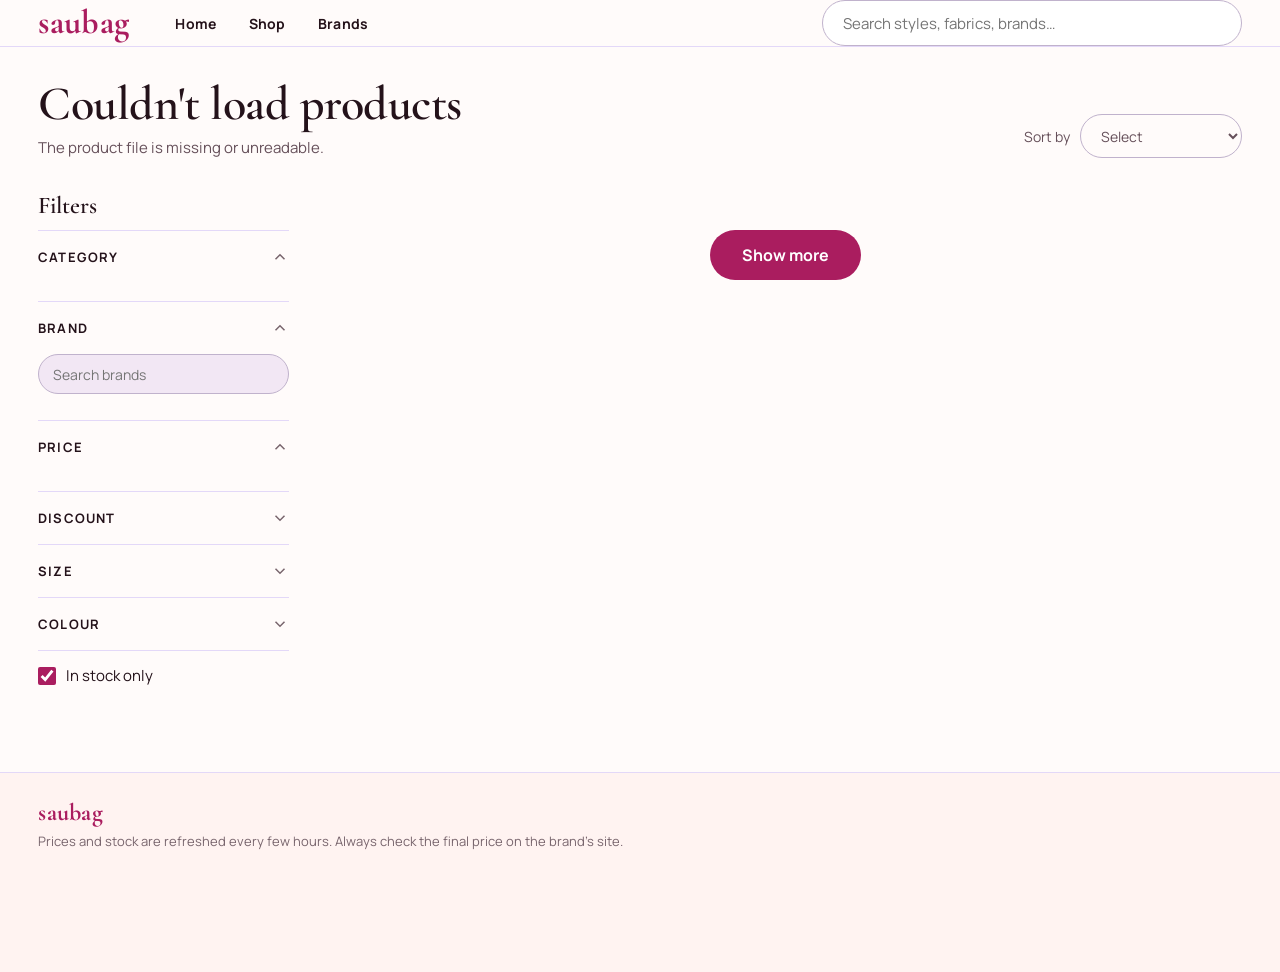
==== commit b0dd26e2: "Home: remove Just in and budget, brand cards full story without chips, full-width layout on wide scr" ====
--- a/docs/index.html
+++ b/docs/index.html
@@ -605,9 +605,8 @@
   </section>
   <section class="sec"><div class="sechead"><div><h2>Shop by category</h2></div><a href="#/shop">See all styles</a></div><div class="tiles" id="hcats"></div></section>
   <section class="sec"><div class="sechead"><div><h2>Shop by craft</h2><p>Chikankari, block prints, bandhani and more, across every brand.</p></div></div><div class="tiles round" id="hcrafts"></div></section>
-  <section class="sec"><div class="sechead"><div><h2>Shop by budget</h2></div></div><div class="prices" id="hprices"></div></section>
   <section class="sec"><div class="sechead"><div><h2>Meet the brands</h2><p id="hbrandsub"></p></div><a href="#/brands">All brands</a></div><div class="bgrid" id="hbrands"></div></section>
-  <section class="sec"><div class="sechead"><div><h2>Just in</h2><p>Newest styles from across the brands.</p></div><a href="#/shop">Shop all</a></div><div class="rail cards" id="hnew"></div></section>
+  <div id="hnew" hidden></div><!-- kept empty: core.js and filters.js attach listeners to #hnew -->
 </div>
 
 <div class="view home" id="view-brands" hidden>
--- a/docs/css/site.css
+++ b/docs/css/site.css
@@ -316,3 +316,18 @@
     .hero.diwali .hcopy { max-width: none; padding: 40px 24px 0; }
     .hero.diwali .dwart { inset: auto; bottom: 0; left: calc(50% - 656px); width: 900px; height: 325px; }
   }
+
+  /* brand cards: full story, no category chips */
+  .bcard .bstory { -webkit-line-clamp: unset; display: block; overflow: visible; }
+
+  /* wide screens: use the width (like Myntra) instead of a 1360px column */
+  .wrap { max-width: 2440px; padding: 0 clamp(16px, 3vw, 64px); }
+  @media (min-width: 861px) {
+    .hero.diwali { min-height: 520px; aspect-ratio: 1440 / 520; max-height: 860px; }
+    .hero.diwali .hcopy { max-width: 48%; padding: clamp(96px, 8.5%, 190px) 0 4% clamp(48px, 6%, 170px); }
+    .hero.diwali h1 { font-size: clamp(52px, 5.4vw, 140px); }
+    .hero.diwali .hcopy > p:not(.eyebrow) { font-size: clamp(17px, 1vw, 22px); max-width: 36em; }
+    .hero.diwali .eyebrow { font-size: clamp(12px, .7vw, 16px); }
+    .hero.diwali .stats b { font-size: clamp(36px, 2.2vw, 52px); }
+    .hero.diwali .stats span { font-size: clamp(13px, .75vw, 16px); }
+  }
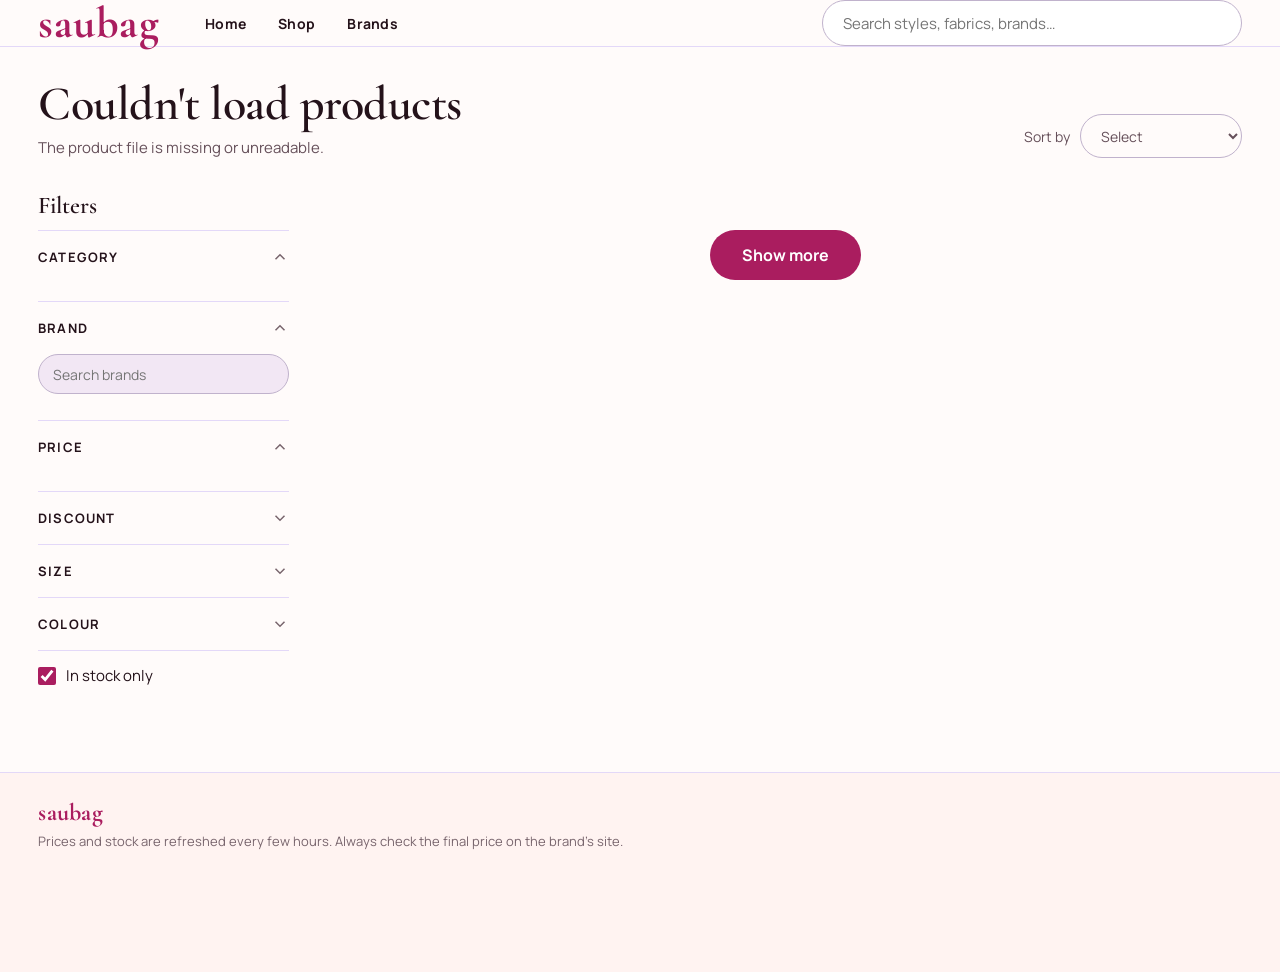
==== commit 95ac3319: "Home: larger logo, saubag on banner, one-line headline, serif intro, 30 largest brands in a side-scr" ====
--- a/docs/index.html
+++ b/docs/index.html
@@ -597,15 +597,15 @@
 <rect x="0" y="506" width="1440" height="2" fill="url(#dw-gold)"/>
 </svg>
     <div class="hcopy">
-      <p class="eyebrow">The festive edit · Diwali 2026</p>
-      <h1>Light up<br><em>your Diwali</em></h1>
+      <p class="hbrand" aria-hidden="true">saubag</p>
+      <h1>Light up <em>your Diwali</em></h1>
       <p>Kurta sets, sarees, lehengas and more from independent Indian labels. Compare in one place, then buy straight from the brand.</p>
       <div class="stats" id="hstats"></div>
     </div>
   </section>
   <section class="sec"><div class="sechead"><div><h2>Shop by category</h2></div><a href="#/shop">See all styles</a></div><div class="tiles" id="hcats"></div></section>
   <section class="sec"><div class="sechead"><div><h2>Shop by craft</h2><p>Chikankari, block prints, bandhani and more, across every brand.</p></div></div><div class="tiles round" id="hcrafts"></div></section>
-  <section class="sec"><div class="sechead"><div><h2>Meet the brands</h2><p id="hbrandsub"></p></div><a href="#/brands">All brands</a></div><div class="bgrid" id="hbrands"></div></section>
+  <section class="sec"><div class="sechead"><div><h2>Meet the brands</h2><p id="hbrandsub"></p></div><a href="#/brands">All brands</a></div><div class="bgrid brail" id="hbrands"></div></section>
   <div id="hnew" hidden></div><!-- kept empty: core.js and filters.js attach listeners to #hnew -->
 </div>
 
--- a/docs/css/site.css
+++ b/docs/css/site.css
@@ -331,3 +331,22 @@
     .hero.diwali .stats b { font-size: clamp(36px, 2.2vw, 52px); }
     .hero.diwali .stats span { font-size: clamp(13px, .75vw, 16px); }
   }
+
+  /* larger wordmark; saubag on the banner; calmer headline; serif intro line */
+  .logo { font-size: 44px; }
+  @media (max-width: 560px) { .logo { font-size: 36px; } }
+  .hbrand { margin: 0 0 6px; font-family: var(--serif); font-weight: 700; line-height: 1; color: var(--accent); font-size: clamp(44px, 3.6vw, 92px); letter-spacing: .01em; }
+  .hero.diwali h1 { font-size: clamp(40px, 3.9vw, 100px); }
+  .hero.diwali .hcopy > p:not(.hbrand) { font-family: var(--serif); font-weight: 500; font-size: clamp(20px, 1.35vw, 30px); line-height: 1.4; color: var(--ink); }
+  @media (max-width: 860px) { .hero.diwali h1 { font-size: 40px; } .hero.diwali .hcopy > p:not(.hbrand) { font-size: 20px; } }
+  .hero.diwali .hcopy > p.hbrand { margin: 0 0 10px; font-family: var(--serif); font-weight: 700; line-height: 1; color: var(--accent); font-size: clamp(48px, 4.2vw, 108px); max-width: none; }
+  @media (max-width: 860px) { .hero.diwali .hcopy > p.hbrand { font-size: 48px; } }
+
+  /* headline on one line, smaller than the saubag wordmark */
+  .hero.diwali h1 { font-size: clamp(32px, 2.9vw, 76px); line-height: 1.05; }
+  @media (max-width: 860px) { .hero.diwali h1 { font-size: 32px; } }
+  /* home brands: one side-scrolling row */
+  .bgrid.brail { grid-template-columns: none; grid-auto-flow: column; grid-auto-columns: minmax(280px, 340px); overflow-x: auto; overscroll-behavior-x: contain;
+    scroll-snap-type: x mandatory; padding: 4px 2px 14px; scrollbar-width: thin; }
+  .bgrid.brail > .bcard { scroll-snap-align: start; }
+  .bgrid.brail > .bcard:hover { transform: none; }
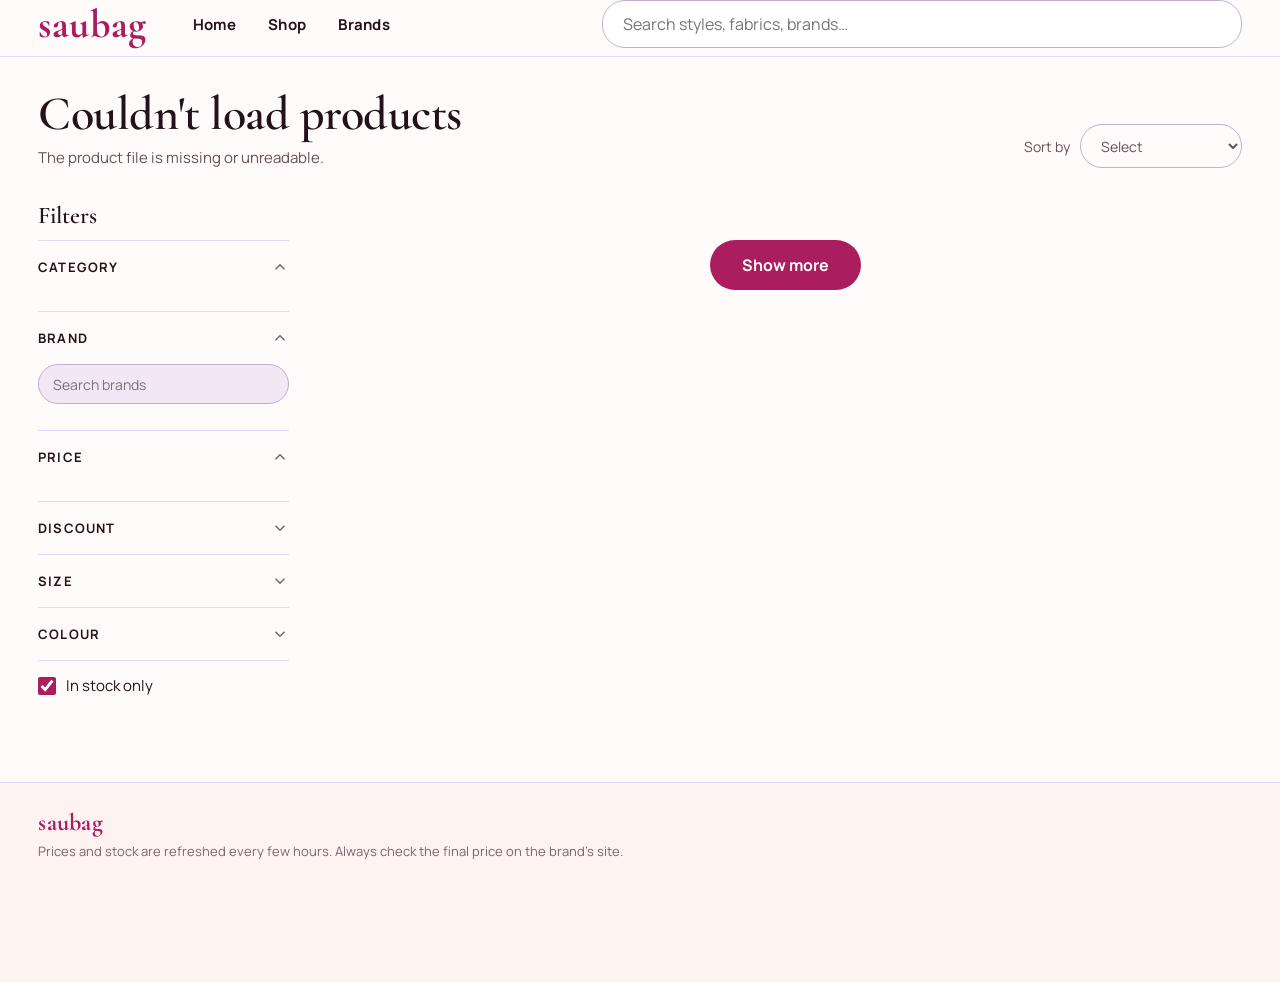
==== commit 9f689cb4: "Home: store header + category menu, discounts rail, categories with % off, craft and brand-logo rows" ====
--- a/docs/index.html
+++ b/docs/index.html
@@ -20,593 +20,24 @@
     </nav>
     <div class="search"><input type="search" id="q" aria-label="Search products" placeholder="Search styles, fabrics, brands…"></div>
   </div>
+  <nav class="wrap catnav" id="catnav" aria-label="Categories"></nav>
 </header>
 
 <div class="wrap">
 <div class="view home" id="view-home" hidden>
-  <section class="hero festive diwali">
-    <svg class="dwart" viewBox="0 0 1440 520" preserveAspectRatio="xMaxYMid slice" aria-hidden="true" focusable="false">
-<defs>
-<filter id="dw-g6" x="-100%" y="-100%" width="300%" height="300%"><feGaussianBlur stdDeviation="6"/></filter>
-<filter id="dw-g12" x="-100%" y="-100%" width="300%" height="300%"><feGaussianBlur stdDeviation="12"/></filter>
-<filter id="dw-g24" x="-100%" y="-100%" width="300%" height="300%"><feGaussianBlur stdDeviation="24"/></filter>
-<linearGradient id="dw-gold" x1="0" y1="0" x2="1" y2="1"><stop offset="0" stop-color="#F7DC8E"/><stop offset="0.45" stop-color="#D9A93F"/><stop offset="1" stop-color="#9C6B1E"/></linearGradient>
-<radialGradient id="dw-archin" cx="0.5" cy="0.75" r="0.8"><stop offset="0" style="stop-color:color-mix(in srgb, var(--arch) 72%, #fff)"/><stop offset="0.6" style="stop-color:var(--arch)"/><stop offset="1" style="stop-color:color-mix(in srgb, var(--arch) 55%, #000)"/></radialGradient>
-<radialGradient id="dw-night" cx="0.5" cy="0.35" r="0.9"><stop offset="0" stop-color="#4E1440"/><stop offset="0.55" stop-color="#2B0A26"/><stop offset="1" stop-color="#160413"/></radialGradient>
-<pattern id="dw-jaal" width="56" height="56" patternUnits="userSpaceOnUse"><path d="M28 4 C40 16 40 40 28 52 C16 40 16 16 28 4Z M4 28 C16 16 40 16 52 28 C40 40 16 40 4 28Z" fill="none" style="stroke:var(--gold)" stroke-width="0.8"/><circle cx="28" cy="28" r="2" style="fill:var(--gold)"/></pattern>
-</defs>
-<rect width="1440" height="520" style="fill:var(--banner)"/>
-<rect width="1440" height="520" fill="url(#dw-jaal)" opacity="0.10"/>
-<ellipse cx="1060" cy="300" rx="520" ry="330" fill="#FFD9A0" opacity="0.35" filter="url(#dw-g24)"/>
-<circle cx="466" cy="78" r="13.8" fill="#FFD36B" opacity="0.31" filter="url(#dw-g12)"/>
-<circle cx="1310" cy="112" r="7.0" fill="#FFB547" opacity="0.15" filter="url(#dw-g12)"/>
-<circle cx="1191" cy="64" r="8.7" fill="#FFD36B" opacity="0.26" filter="url(#dw-g12)"/>
-<circle cx="571" cy="508" r="6.6" fill="#FFC247" opacity="0.20" filter="url(#dw-g12)"/>
-<circle cx="208" cy="61" r="9.7" fill="#FFC247" opacity="0.16" filter="url(#dw-g12)"/>
-<circle cx="823" cy="98" r="7.2" fill="#FFD36B" opacity="0.26" filter="url(#dw-g12)"/>
-<circle cx="891" cy="258" r="12.4" fill="#FFE29A" opacity="0.24" filter="url(#dw-g12)"/>
-<circle cx="1330" cy="188" r="9.0" fill="#FFC247" opacity="0.29" filter="url(#dw-g12)"/>
-<circle cx="756" cy="455" r="14.8" fill="#FFE29A" opacity="0.27" filter="url(#dw-g12)"/>
-<circle cx="1344" cy="219" r="17.5" fill="#FFD36B" opacity="0.30" filter="url(#dw-g12)"/>
-<circle cx="825" cy="455" r="9.8" fill="#FFE29A" opacity="0.26" filter="url(#dw-g12)"/>
-<circle cx="835" cy="237" r="16.1" fill="#FFE29A" opacity="0.24" filter="url(#dw-g12)"/>
-<circle cx="956" cy="32" r="14.4" fill="#FFB547" opacity="0.20" filter="url(#dw-g12)"/>
-<circle cx="32" cy="240" r="8.0" fill="#FFD36B" opacity="0.24" filter="url(#dw-g12)"/>
-<circle cx="1063" cy="207" r="17.0" fill="#FFB547" opacity="0.16" filter="url(#dw-g12)"/>
-<circle cx="1272" cy="426" r="16.4" fill="#FFE29A" opacity="0.29" filter="url(#dw-g12)"/>
-<circle cx="1421" cy="355" r="10.6" fill="#FFC247" opacity="0.17" filter="url(#dw-g12)"/>
-<circle cx="848" cy="137" r="6.0" fill="#FFB547" opacity="0.25" filter="url(#dw-g12)"/>
-<circle cx="878" cy="166" r="7.5" fill="#FFD36B" opacity="0.24" filter="url(#dw-g12)"/>
-<circle cx="1254" cy="495" r="14.2" fill="#FFB547" opacity="0.22" filter="url(#dw-g12)"/>
-<circle cx="577" cy="99" r="17.8" fill="#FFB547" opacity="0.17" filter="url(#dw-g12)"/>
-<circle cx="490" cy="27" r="6.0" fill="#FFC247" opacity="0.25" filter="url(#dw-g12)"/>
-<circle cx="1366" cy="319" r="6.8" fill="#FFC247" opacity="0.27" filter="url(#dw-g12)"/>
-<circle cx="1430" cy="242" r="11.8" fill="#FFD36B" opacity="0.17" filter="url(#dw-g12)"/>
-<circle cx="1080" cy="385" r="11.7" fill="#FFC247" opacity="0.25" filter="url(#dw-g12)"/>
-<circle cx="296" cy="495" r="10.3" fill="#FFD36B" opacity="0.30" filter="url(#dw-g12)"/>
-<circle cx="746" cy="472" r="10.3" fill="#FFC247" opacity="0.25" filter="url(#dw-g12)"/>
-<circle cx="1122" cy="171" r="8.7" fill="#FFC247" opacity="0.31" filter="url(#dw-g12)"/>
-<circle cx="1178" cy="385" r="8.7" fill="#FFB547" opacity="0.21" filter="url(#dw-g12)"/>
-<circle cx="42" cy="15" r="9.4" fill="#FFE29A" opacity="0.18" filter="url(#dw-g12)"/>
-<path d="M-20.0 18.0 L-7.0 22.6 L6.0 27.0 L19.0 31.3 L32.0 35.4 L45.0 39.4 L58.0 43.2 L71.0 46.9 L84.0 50.4 L97.0 53.7 L110.0 56.9 L123.0 59.9 L136.0 62.8 L149.0 65.5 L162.0 68.1 L175.0 70.5 L188.0 72.8 L201.0 74.9 L214.0 76.8 L227.0 78.6 L240.0 80.2 L253.0 81.7 L266.0 83.0 L279.0 84.2 L292.0 85.2 L305.0 86.1 L318.0 86.8 L331.0 87.3 L344.0 87.7 L357.0 87.9 L370.0 88.0 L383.0 87.9 L396.0 87.7 L409.0 87.3 L422.0 86.8 L435.0 86.1 L448.0 85.2 L461.0 84.2 L474.0 83.0 L487.0 81.7 L500.0 80.2 L513.0 78.6 L526.0 76.8 L539.0 74.9 L552.0 72.8 L565.0 70.5 L578.0 68.1 L591.0 65.5 L604.0 62.8 L617.0 59.9 L630.0 56.9 L643.0 53.7 L656.0 50.4 L669.0 46.9 L682.0 43.2 L695.0 39.4 L708.0 35.4 L721.0 31.3 L734.0 27.0 L747.0 22.6 L760.0 18.0" fill="none" stroke="#7A5A35" stroke-width="1.1" opacity="0.55"/>
-<line x1="15.5" y1="30.1" x2="15.5" y2="35.1" stroke="#7A5A35" stroke-width="1" opacity="0.55"/>
-<circle cx="15.5" cy="40.1" r="13" fill="#FFC247" opacity="0.42" filter="url(#dw-g6)"/>
-<ellipse cx="15.5" cy="40.1" rx="3.4" ry="4.2" fill="#FFC247"/>
-<ellipse cx="14.5" cy="38.7" rx="1.3" ry="1.8" fill="#FFFBEA" opacity="0.9"/>
-<line x1="50.9" y1="41.1" x2="50.9" y2="46.1" stroke="#7A5A35" stroke-width="1" opacity="0.55"/>
-<circle cx="50.9" cy="51.1" r="13" fill="#FFE29A" opacity="0.42" filter="url(#dw-g6)"/>
-<ellipse cx="50.9" cy="51.1" rx="3.4" ry="4.2" fill="#FFE29A"/>
-<ellipse cx="49.9" cy="49.7" rx="1.3" ry="1.8" fill="#FFFBEA" opacity="0.9"/>
-<line x1="86.4" y1="51.0" x2="86.4" y2="56.0" stroke="#7A5A35" stroke-width="1" opacity="0.55"/>
-<circle cx="86.4" cy="61.0" r="13" fill="#FFB547" opacity="0.42" filter="url(#dw-g6)"/>
-<ellipse cx="86.4" cy="61.0" rx="3.4" ry="4.2" fill="#FFB547"/>
-<ellipse cx="85.4" cy="59.6" rx="1.3" ry="1.8" fill="#FFFBEA" opacity="0.9"/>
-<line x1="121.8" y1="59.7" x2="121.8" y2="64.7" stroke="#7A5A35" stroke-width="1" opacity="0.55"/>
-<circle cx="121.8" cy="69.7" r="13" fill="#FFD36B" opacity="0.42" filter="url(#dw-g6)"/>
-<ellipse cx="121.8" cy="69.7" rx="3.4" ry="4.2" fill="#FFD36B"/>
-<ellipse cx="120.8" cy="68.3" rx="1.3" ry="1.8" fill="#FFFBEA" opacity="0.9"/>
-<line x1="157.3" y1="67.2" x2="157.3" y2="72.2" stroke="#7A5A35" stroke-width="1" opacity="0.55"/>
-<circle cx="157.3" cy="77.2" r="13" fill="#FFC247" opacity="0.42" filter="url(#dw-g6)"/>
-<ellipse cx="157.3" cy="77.2" rx="3.4" ry="4.2" fill="#FFC247"/>
-<ellipse cx="156.3" cy="75.8" rx="1.3" ry="1.8" fill="#FFFBEA" opacity="0.9"/>
-<line x1="192.7" y1="73.5" x2="192.7" y2="78.5" stroke="#7A5A35" stroke-width="1" opacity="0.55"/>
-<circle cx="192.7" cy="83.5" r="13" fill="#FFE29A" opacity="0.42" filter="url(#dw-g6)"/>
-<ellipse cx="192.7" cy="83.5" rx="3.4" ry="4.2" fill="#FFE29A"/>
-<ellipse cx="191.7" cy="82.1" rx="1.3" ry="1.8" fill="#FFFBEA" opacity="0.9"/>
-<line x1="228.2" y1="78.7" x2="228.2" y2="83.7" stroke="#7A5A35" stroke-width="1" opacity="0.55"/>
-<circle cx="228.2" cy="88.7" r="13" fill="#FFB547" opacity="0.42" filter="url(#dw-g6)"/>
-<ellipse cx="228.2" cy="88.7" rx="3.4" ry="4.2" fill="#FFB547"/>
-<ellipse cx="227.2" cy="87.3" rx="1.3" ry="1.8" fill="#FFFBEA" opacity="0.9"/>
-<line x1="263.6" y1="82.8" x2="263.6" y2="87.8" stroke="#7A5A35" stroke-width="1" opacity="0.55"/>
-<circle cx="263.6" cy="92.8" r="13" fill="#FFD36B" opacity="0.42" filter="url(#dw-g6)"/>
-<ellipse cx="263.6" cy="92.8" rx="3.4" ry="4.2" fill="#FFD36B"/>
-<ellipse cx="262.6" cy="91.4" rx="1.3" ry="1.8" fill="#FFFBEA" opacity="0.9"/>
-<line x1="299.1" y1="85.7" x2="299.1" y2="90.7" stroke="#7A5A35" stroke-width="1" opacity="0.55"/>
-<circle cx="299.1" cy="95.7" r="13" fill="#FFC247" opacity="0.42" filter="url(#dw-g6)"/>
-<ellipse cx="299.1" cy="95.7" rx="3.4" ry="4.2" fill="#FFC247"/>
-<ellipse cx="298.1" cy="94.3" rx="1.3" ry="1.8" fill="#FFFBEA" opacity="0.9"/>
-<line x1="334.5" y1="87.4" x2="334.5" y2="92.4" stroke="#7A5A35" stroke-width="1" opacity="0.55"/>
-<circle cx="334.5" cy="97.4" r="13" fill="#FFE29A" opacity="0.42" filter="url(#dw-g6)"/>
-<ellipse cx="334.5" cy="97.4" rx="3.4" ry="4.2" fill="#FFE29A"/>
-<ellipse cx="333.5" cy="96.0" rx="1.3" ry="1.8" fill="#FFFBEA" opacity="0.9"/>
-<line x1="370.0" y1="88.0" x2="370.0" y2="93.0" stroke="#7A5A35" stroke-width="1" opacity="0.55"/>
-<circle cx="370.0" cy="98.0" r="13" fill="#FFB547" opacity="0.42" filter="url(#dw-g6)"/>
-<ellipse cx="370.0" cy="98.0" rx="3.4" ry="4.2" fill="#FFB547"/>
-<ellipse cx="369.0" cy="96.6" rx="1.3" ry="1.8" fill="#FFFBEA" opacity="0.9"/>
-<line x1="405.5" y1="87.4" x2="405.5" y2="92.4" stroke="#7A5A35" stroke-width="1" opacity="0.55"/>
-<circle cx="405.5" cy="97.4" r="13" fill="#FFD36B" opacity="0.42" filter="url(#dw-g6)"/>
-<ellipse cx="405.5" cy="97.4" rx="3.4" ry="4.2" fill="#FFD36B"/>
-<ellipse cx="404.5" cy="96.0" rx="1.3" ry="1.8" fill="#FFFBEA" opacity="0.9"/>
-<line x1="440.9" y1="85.7" x2="440.9" y2="90.7" stroke="#7A5A35" stroke-width="1" opacity="0.55"/>
-<circle cx="440.9" cy="95.7" r="13" fill="#FFC247" opacity="0.42" filter="url(#dw-g6)"/>
-<ellipse cx="440.9" cy="95.7" rx="3.4" ry="4.2" fill="#FFC247"/>
-<ellipse cx="439.9" cy="94.3" rx="1.3" ry="1.8" fill="#FFFBEA" opacity="0.9"/>
-<line x1="476.4" y1="82.8" x2="476.4" y2="87.8" stroke="#7A5A35" stroke-width="1" opacity="0.55"/>
-<circle cx="476.4" cy="92.8" r="13" fill="#FFE29A" opacity="0.42" filter="url(#dw-g6)"/>
-<ellipse cx="476.4" cy="92.8" rx="3.4" ry="4.2" fill="#FFE29A"/>
-<ellipse cx="475.4" cy="91.4" rx="1.3" ry="1.8" fill="#FFFBEA" opacity="0.9"/>
-<line x1="511.8" y1="78.7" x2="511.8" y2="83.7" stroke="#7A5A35" stroke-width="1" opacity="0.55"/>
-<circle cx="511.8" cy="88.7" r="13" fill="#FFB547" opacity="0.42" filter="url(#dw-g6)"/>
-<ellipse cx="511.8" cy="88.7" rx="3.4" ry="4.2" fill="#FFB547"/>
-<ellipse cx="510.8" cy="87.3" rx="1.3" ry="1.8" fill="#FFFBEA" opacity="0.9"/>
-<line x1="547.3" y1="73.5" x2="547.3" y2="78.5" stroke="#7A5A35" stroke-width="1" opacity="0.55"/>
-<circle cx="547.3" cy="83.5" r="13" fill="#FFD36B" opacity="0.42" filter="url(#dw-g6)"/>
-<ellipse cx="547.3" cy="83.5" rx="3.4" ry="4.2" fill="#FFD36B"/>
-<ellipse cx="546.3" cy="82.1" rx="1.3" ry="1.8" fill="#FFFBEA" opacity="0.9"/>
-<line x1="582.7" y1="67.2" x2="582.7" y2="72.2" stroke="#7A5A35" stroke-width="1" opacity="0.55"/>
-<circle cx="582.7" cy="77.2" r="13" fill="#FFC247" opacity="0.42" filter="url(#dw-g6)"/>
-<ellipse cx="582.7" cy="77.2" rx="3.4" ry="4.2" fill="#FFC247"/>
-<ellipse cx="581.7" cy="75.8" rx="1.3" ry="1.8" fill="#FFFBEA" opacity="0.9"/>
-<line x1="618.2" y1="59.7" x2="618.2" y2="64.7" stroke="#7A5A35" stroke-width="1" opacity="0.55"/>
-<circle cx="618.2" cy="69.7" r="13" fill="#FFE29A" opacity="0.42" filter="url(#dw-g6)"/>
-<ellipse cx="618.2" cy="69.7" rx="3.4" ry="4.2" fill="#FFE29A"/>
-<ellipse cx="617.2" cy="68.3" rx="1.3" ry="1.8" fill="#FFFBEA" opacity="0.9"/>
-<line x1="653.6" y1="51.0" x2="653.6" y2="56.0" stroke="#7A5A35" stroke-width="1" opacity="0.55"/>
-<circle cx="653.6" cy="61.0" r="13" fill="#FFB547" opacity="0.42" filter="url(#dw-g6)"/>
-<ellipse cx="653.6" cy="61.0" rx="3.4" ry="4.2" fill="#FFB547"/>
-<ellipse cx="652.6" cy="59.6" rx="1.3" ry="1.8" fill="#FFFBEA" opacity="0.9"/>
-<line x1="689.1" y1="41.1" x2="689.1" y2="46.1" stroke="#7A5A35" stroke-width="1" opacity="0.55"/>
-<circle cx="689.1" cy="51.1" r="13" fill="#FFD36B" opacity="0.42" filter="url(#dw-g6)"/>
-<ellipse cx="689.1" cy="51.1" rx="3.4" ry="4.2" fill="#FFD36B"/>
-<ellipse cx="688.1" cy="49.7" rx="1.3" ry="1.8" fill="#FFFBEA" opacity="0.9"/>
-<line x1="724.5" y1="30.1" x2="724.5" y2="35.1" stroke="#7A5A35" stroke-width="1" opacity="0.55"/>
-<circle cx="724.5" cy="40.1" r="13" fill="#FFC247" opacity="0.42" filter="url(#dw-g6)"/>
-<ellipse cx="724.5" cy="40.1" rx="3.4" ry="4.2" fill="#FFC247"/>
-<ellipse cx="723.5" cy="38.7" rx="1.3" ry="1.8" fill="#FFFBEA" opacity="0.9"/>
-<path d="M640.0 10.0 L653.7 13.9 L667.3 17.7 L681.0 21.4 L694.7 24.9 L708.3 28.3 L722.0 31.6 L735.7 34.7 L749.3 37.7 L763.0 40.6 L776.7 43.3 L790.3 45.9 L804.0 48.4 L817.7 50.7 L831.3 52.9 L845.0 55.0 L858.7 56.9 L872.3 58.7 L886.0 60.4 L899.7 61.9 L913.3 63.3 L927.0 64.6 L940.7 65.7 L954.3 66.7 L968.0 67.6 L981.7 68.3 L995.3 68.9 L1009.0 69.4 L1022.7 69.7 L1036.3 69.9 L1050.0 70.0 L1063.7 69.9 L1077.3 69.7 L1091.0 69.4 L1104.7 68.9 L1118.3 68.3 L1132.0 67.6 L1145.7 66.7 L1159.3 65.7 L1173.0 64.6 L1186.7 63.3 L1200.3 61.9 L1214.0 60.4 L1227.7 58.7 L1241.3 56.9 L1255.0 55.0 L1268.7 52.9 L1282.3 50.7 L1296.0 48.4 L1309.7 45.9 L1323.3 43.3 L1337.0 40.6 L1350.7 37.7 L1364.3 34.7 L1378.0 31.6 L1391.7 28.3 L1405.3 24.9 L1419.0 21.4 L1432.7 17.7 L1446.3 13.9 L1460.0 10.0" fill="none" stroke="#7A5A35" stroke-width="1.1" opacity="0.55"/>
-<line x1="674.2" y1="19.6" x2="674.2" y2="24.6" stroke="#7A5A35" stroke-width="1" opacity="0.55"/>
-<circle cx="674.2" cy="29.6" r="13" fill="#FFC247" opacity="0.42" filter="url(#dw-g6)"/>
-<ellipse cx="674.2" cy="29.6" rx="3.4" ry="4.2" fill="#FFC247"/>
-<ellipse cx="673.2" cy="28.2" rx="1.3" ry="1.8" fill="#FFFBEA" opacity="0.9"/>
-<line x1="708.3" y1="28.3" x2="708.3" y2="33.3" stroke="#7A5A35" stroke-width="1" opacity="0.55"/>
-<circle cx="708.3" cy="38.3" r="13" fill="#FFE29A" opacity="0.42" filter="url(#dw-g6)"/>
-<ellipse cx="708.3" cy="38.3" rx="3.4" ry="4.2" fill="#FFE29A"/>
-<ellipse cx="707.3" cy="36.9" rx="1.3" ry="1.8" fill="#FFFBEA" opacity="0.9"/>
-<line x1="742.5" y1="36.2" x2="742.5" y2="41.2" stroke="#7A5A35" stroke-width="1" opacity="0.55"/>
-<circle cx="742.5" cy="46.2" r="13" fill="#FFB547" opacity="0.42" filter="url(#dw-g6)"/>
-<ellipse cx="742.5" cy="46.2" rx="3.4" ry="4.2" fill="#FFB547"/>
-<ellipse cx="741.5" cy="44.9" rx="1.3" ry="1.8" fill="#FFFBEA" opacity="0.9"/>
-<line x1="776.7" y1="43.3" x2="776.7" y2="48.3" stroke="#7A5A35" stroke-width="1" opacity="0.55"/>
-<circle cx="776.7" cy="53.3" r="13" fill="#FFD36B" opacity="0.42" filter="url(#dw-g6)"/>
-<ellipse cx="776.7" cy="53.3" rx="3.4" ry="4.2" fill="#FFD36B"/>
-<ellipse cx="775.7" cy="51.9" rx="1.3" ry="1.8" fill="#FFFBEA" opacity="0.9"/>
-<line x1="810.8" y1="49.6" x2="810.8" y2="54.6" stroke="#7A5A35" stroke-width="1" opacity="0.55"/>
-<circle cx="810.8" cy="59.6" r="13" fill="#FFC247" opacity="0.42" filter="url(#dw-g6)"/>
-<ellipse cx="810.8" cy="59.6" rx="3.4" ry="4.2" fill="#FFC247"/>
-<ellipse cx="809.8" cy="58.2" rx="1.3" ry="1.8" fill="#FFFBEA" opacity="0.9"/>
-<line x1="845.0" y1="55.0" x2="845.0" y2="60.0" stroke="#7A5A35" stroke-width="1" opacity="0.55"/>
-<circle cx="845.0" cy="65.0" r="13" fill="#FFE29A" opacity="0.42" filter="url(#dw-g6)"/>
-<ellipse cx="845.0" cy="65.0" rx="3.4" ry="4.2" fill="#FFE29A"/>
-<ellipse cx="844.0" cy="63.6" rx="1.3" ry="1.8" fill="#FFFBEA" opacity="0.9"/>
-<line x1="879.2" y1="59.6" x2="879.2" y2="64.6" stroke="#7A5A35" stroke-width="1" opacity="0.55"/>
-<circle cx="879.2" cy="69.6" r="13" fill="#FFB547" opacity="0.42" filter="url(#dw-g6)"/>
-<ellipse cx="879.2" cy="69.6" rx="3.4" ry="4.2" fill="#FFB547"/>
-<ellipse cx="878.2" cy="68.2" rx="1.3" ry="1.8" fill="#FFFBEA" opacity="0.9"/>
-<line x1="913.3" y1="63.3" x2="913.3" y2="68.3" stroke="#7A5A35" stroke-width="1" opacity="0.55"/>
-<circle cx="913.3" cy="73.3" r="13" fill="#FFD36B" opacity="0.42" filter="url(#dw-g6)"/>
-<ellipse cx="913.3" cy="73.3" rx="3.4" ry="4.2" fill="#FFD36B"/>
-<ellipse cx="912.3" cy="71.9" rx="1.3" ry="1.8" fill="#FFFBEA" opacity="0.9"/>
-<line x1="947.5" y1="66.2" x2="947.5" y2="71.2" stroke="#7A5A35" stroke-width="1" opacity="0.55"/>
-<circle cx="947.5" cy="76.2" r="13" fill="#FFC247" opacity="0.42" filter="url(#dw-g6)"/>
-<ellipse cx="947.5" cy="76.2" rx="3.4" ry="4.2" fill="#FFC247"/>
-<ellipse cx="946.5" cy="74.8" rx="1.3" ry="1.8" fill="#FFFBEA" opacity="0.9"/>
-<line x1="981.7" y1="68.3" x2="981.7" y2="73.3" stroke="#7A5A35" stroke-width="1" opacity="0.55"/>
-<circle cx="981.7" cy="78.3" r="13" fill="#FFE29A" opacity="0.42" filter="url(#dw-g6)"/>
-<ellipse cx="981.7" cy="78.3" rx="3.4" ry="4.2" fill="#FFE29A"/>
-<ellipse cx="980.7" cy="76.9" rx="1.3" ry="1.8" fill="#FFFBEA" opacity="0.9"/>
-<line x1="1015.8" y1="69.6" x2="1015.8" y2="74.6" stroke="#7A5A35" stroke-width="1" opacity="0.55"/>
-<circle cx="1015.8" cy="79.6" r="13" fill="#FFB547" opacity="0.42" filter="url(#dw-g6)"/>
-<ellipse cx="1015.8" cy="79.6" rx="3.4" ry="4.2" fill="#FFB547"/>
-<ellipse cx="1014.8" cy="78.2" rx="1.3" ry="1.8" fill="#FFFBEA" opacity="0.9"/>
-<line x1="1050.0" y1="70.0" x2="1050.0" y2="75.0" stroke="#7A5A35" stroke-width="1" opacity="0.55"/>
-<circle cx="1050.0" cy="80.0" r="13" fill="#FFD36B" opacity="0.42" filter="url(#dw-g6)"/>
-<ellipse cx="1050.0" cy="80.0" rx="3.4" ry="4.2" fill="#FFD36B"/>
-<ellipse cx="1049.0" cy="78.6" rx="1.3" ry="1.8" fill="#FFFBEA" opacity="0.9"/>
-<line x1="1084.2" y1="69.6" x2="1084.2" y2="74.6" stroke="#7A5A35" stroke-width="1" opacity="0.55"/>
-<circle cx="1084.2" cy="79.6" r="13" fill="#FFC247" opacity="0.42" filter="url(#dw-g6)"/>
-<ellipse cx="1084.2" cy="79.6" rx="3.4" ry="4.2" fill="#FFC247"/>
-<ellipse cx="1083.2" cy="78.2" rx="1.3" ry="1.8" fill="#FFFBEA" opacity="0.9"/>
-<line x1="1118.3" y1="68.3" x2="1118.3" y2="73.3" stroke="#7A5A35" stroke-width="1" opacity="0.55"/>
-<circle cx="1118.3" cy="78.3" r="13" fill="#FFE29A" opacity="0.42" filter="url(#dw-g6)"/>
-<ellipse cx="1118.3" cy="78.3" rx="3.4" ry="4.2" fill="#FFE29A"/>
-<ellipse cx="1117.3" cy="76.9" rx="1.3" ry="1.8" fill="#FFFBEA" opacity="0.9"/>
-<line x1="1152.5" y1="66.2" x2="1152.5" y2="71.2" stroke="#7A5A35" stroke-width="1" opacity="0.55"/>
-<circle cx="1152.5" cy="76.2" r="13" fill="#FFB547" opacity="0.42" filter="url(#dw-g6)"/>
-<ellipse cx="1152.5" cy="76.2" rx="3.4" ry="4.2" fill="#FFB547"/>
-<ellipse cx="1151.5" cy="74.8" rx="1.3" ry="1.8" fill="#FFFBEA" opacity="0.9"/>
-<line x1="1186.7" y1="63.3" x2="1186.7" y2="68.3" stroke="#7A5A35" stroke-width="1" opacity="0.55"/>
-<circle cx="1186.7" cy="73.3" r="13" fill="#FFD36B" opacity="0.42" filter="url(#dw-g6)"/>
-<ellipse cx="1186.7" cy="73.3" rx="3.4" ry="4.2" fill="#FFD36B"/>
-<ellipse cx="1185.7" cy="71.9" rx="1.3" ry="1.8" fill="#FFFBEA" opacity="0.9"/>
-<line x1="1220.8" y1="59.6" x2="1220.8" y2="64.6" stroke="#7A5A35" stroke-width="1" opacity="0.55"/>
-<circle cx="1220.8" cy="69.6" r="13" fill="#FFC247" opacity="0.42" filter="url(#dw-g6)"/>
-<ellipse cx="1220.8" cy="69.6" rx="3.4" ry="4.2" fill="#FFC247"/>
-<ellipse cx="1219.8" cy="68.2" rx="1.3" ry="1.8" fill="#FFFBEA" opacity="0.9"/>
-<line x1="1255.0" y1="55.0" x2="1255.0" y2="60.0" stroke="#7A5A35" stroke-width="1" opacity="0.55"/>
-<circle cx="1255.0" cy="65.0" r="13" fill="#FFE29A" opacity="0.42" filter="url(#dw-g6)"/>
-<ellipse cx="1255.0" cy="65.0" rx="3.4" ry="4.2" fill="#FFE29A"/>
-<ellipse cx="1254.0" cy="63.6" rx="1.3" ry="1.8" fill="#FFFBEA" opacity="0.9"/>
-<line x1="1289.2" y1="49.6" x2="1289.2" y2="54.6" stroke="#7A5A35" stroke-width="1" opacity="0.55"/>
-<circle cx="1289.2" cy="59.6" r="13" fill="#FFB547" opacity="0.42" filter="url(#dw-g6)"/>
-<ellipse cx="1289.2" cy="59.6" rx="3.4" ry="4.2" fill="#FFB547"/>
-<ellipse cx="1288.2" cy="58.2" rx="1.3" ry="1.8" fill="#FFFBEA" opacity="0.9"/>
-<line x1="1323.3" y1="43.3" x2="1323.3" y2="48.3" stroke="#7A5A35" stroke-width="1" opacity="0.55"/>
-<circle cx="1323.3" cy="53.3" r="13" fill="#FFD36B" opacity="0.42" filter="url(#dw-g6)"/>
-<ellipse cx="1323.3" cy="53.3" rx="3.4" ry="4.2" fill="#FFD36B"/>
-<ellipse cx="1322.3" cy="51.9" rx="1.3" ry="1.8" fill="#FFFBEA" opacity="0.9"/>
-<line x1="1357.5" y1="36.2" x2="1357.5" y2="41.2" stroke="#7A5A35" stroke-width="1" opacity="0.55"/>
-<circle cx="1357.5" cy="46.2" r="13" fill="#FFC247" opacity="0.42" filter="url(#dw-g6)"/>
-<ellipse cx="1357.5" cy="46.2" rx="3.4" ry="4.2" fill="#FFC247"/>
-<ellipse cx="1356.5" cy="44.9" rx="1.3" ry="1.8" fill="#FFFBEA" opacity="0.9"/>
-<line x1="1391.7" y1="28.3" x2="1391.7" y2="33.3" stroke="#7A5A35" stroke-width="1" opacity="0.55"/>
-<circle cx="1391.7" cy="38.3" r="13" fill="#FFE29A" opacity="0.42" filter="url(#dw-g6)"/>
-<ellipse cx="1391.7" cy="38.3" rx="3.4" ry="4.2" fill="#FFE29A"/>
-<ellipse cx="1390.7" cy="36.9" rx="1.3" ry="1.8" fill="#FFFBEA" opacity="0.9"/>
-<line x1="1425.8" y1="19.6" x2="1425.8" y2="24.6" stroke="#7A5A35" stroke-width="1" opacity="0.55"/>
-<circle cx="1425.8" cy="29.6" r="13" fill="#FFB547" opacity="0.42" filter="url(#dw-g6)"/>
-<ellipse cx="1425.8" cy="29.6" rx="3.4" ry="4.2" fill="#FFB547"/>
-<ellipse cx="1424.8" cy="28.2" rx="1.3" ry="1.8" fill="#FFFBEA" opacity="0.9"/>
-<path d="M-20.0 64.0 L4.7 67.5 L29.3 71.0 L54.0 74.3 L78.7 77.4 L103.3 80.5 L128.0 83.4 L152.7 86.3 L177.3 89.0 L202.0 91.5 L226.7 94.0 L251.3 96.3 L276.0 98.6 L300.7 100.7 L325.3 102.6 L350.0 104.5 L374.7 106.2 L399.3 107.9 L424.0 109.4 L448.7 110.7 L473.3 112.0 L498.0 113.1 L522.7 114.2 L547.3 115.1 L572.0 115.8 L596.7 116.5 L621.3 117.0 L646.0 117.5 L670.7 117.8 L695.3 117.9 L720.0 118.0 L744.7 117.9 L769.3 117.8 L794.0 117.5 L818.7 117.0 L843.3 116.5 L868.0 115.8 L892.7 115.1 L917.3 114.2 L942.0 113.1 L966.7 112.0 L991.3 110.7 L1016.0 109.4 L1040.7 107.9 L1065.3 106.2 L1090.0 104.5 L1114.7 102.6 L1139.3 100.7 L1164.0 98.6 L1188.7 96.3 L1213.3 94.0 L1238.0 91.5 L1262.7 89.0 L1287.3 86.3 L1312.0 83.4 L1336.7 80.5 L1361.3 77.4 L1386.0 74.3 L1410.7 71.0 L1435.3 67.5 L1460.0 64.0" fill="none" stroke="#7A5A35" stroke-width="1.1" opacity="0.35"/>
-<line x1="26.2" y1="70.5" x2="26.2" y2="75.5" stroke="#7A5A35" stroke-width="1" opacity="0.35"/>
-<circle cx="26.2" cy="80.5" r="10" fill="#FFC247" opacity="0.42" filter="url(#dw-g6)"/>
-<ellipse cx="26.2" cy="80.5" rx="2.8" ry="3.4" fill="#FFC247"/>
-<ellipse cx="25.2" cy="79.1" rx="1.3" ry="1.8" fill="#FFFBEA" opacity="0.9"/>
-<line x1="72.5" y1="76.7" x2="72.5" y2="81.7" stroke="#7A5A35" stroke-width="1" opacity="0.35"/>
-<circle cx="72.5" cy="86.7" r="10" fill="#FFE29A" opacity="0.42" filter="url(#dw-g6)"/>
-<ellipse cx="72.5" cy="86.7" rx="2.8" ry="3.4" fill="#FFE29A"/>
-<ellipse cx="71.5" cy="85.3" rx="1.3" ry="1.8" fill="#FFFBEA" opacity="0.9"/>
-<line x1="118.8" y1="82.4" x2="118.8" y2="87.4" stroke="#7A5A35" stroke-width="1" opacity="0.35"/>
-<circle cx="118.8" cy="92.4" r="10" fill="#FFB547" opacity="0.42" filter="url(#dw-g6)"/>
-<ellipse cx="118.8" cy="92.4" rx="2.8" ry="3.4" fill="#FFB547"/>
-<ellipse cx="117.8" cy="91.0" rx="1.3" ry="1.8" fill="#FFFBEA" opacity="0.9"/>
-<line x1="165.0" y1="87.6" x2="165.0" y2="92.6" stroke="#7A5A35" stroke-width="1" opacity="0.35"/>
-<circle cx="165.0" cy="97.6" r="10" fill="#FFD36B" opacity="0.42" filter="url(#dw-g6)"/>
-<ellipse cx="165.0" cy="97.6" rx="2.8" ry="3.4" fill="#FFD36B"/>
-<ellipse cx="164.0" cy="96.2" rx="1.3" ry="1.8" fill="#FFFBEA" opacity="0.9"/>
-<line x1="211.2" y1="92.5" x2="211.2" y2="97.5" stroke="#7A5A35" stroke-width="1" opacity="0.35"/>
-<circle cx="211.2" cy="102.5" r="10" fill="#FFC247" opacity="0.42" filter="url(#dw-g6)"/>
-<ellipse cx="211.2" cy="102.5" rx="2.8" ry="3.4" fill="#FFC247"/>
-<ellipse cx="210.2" cy="101.1" rx="1.3" ry="1.8" fill="#FFFBEA" opacity="0.9"/>
-<line x1="257.5" y1="96.9" x2="257.5" y2="101.9" stroke="#7A5A35" stroke-width="1" opacity="0.35"/>
-<circle cx="257.5" cy="106.9" r="10" fill="#FFE29A" opacity="0.42" filter="url(#dw-g6)"/>
-<ellipse cx="257.5" cy="106.9" rx="2.8" ry="3.4" fill="#FFE29A"/>
-<ellipse cx="256.5" cy="105.5" rx="1.3" ry="1.8" fill="#FFFBEA" opacity="0.9"/>
-<line x1="303.8" y1="100.9" x2="303.8" y2="105.9" stroke="#7A5A35" stroke-width="1" opacity="0.35"/>
-<circle cx="303.8" cy="110.9" r="10" fill="#FFB547" opacity="0.42" filter="url(#dw-g6)"/>
-<ellipse cx="303.8" cy="110.9" rx="2.8" ry="3.4" fill="#FFB547"/>
-<ellipse cx="302.8" cy="109.5" rx="1.3" ry="1.8" fill="#FFFBEA" opacity="0.9"/>
-<line x1="350.0" y1="104.5" x2="350.0" y2="109.5" stroke="#7A5A35" stroke-width="1" opacity="0.35"/>
-<circle cx="350.0" cy="114.5" r="10" fill="#FFD36B" opacity="0.42" filter="url(#dw-g6)"/>
-<ellipse cx="350.0" cy="114.5" rx="2.8" ry="3.4" fill="#FFD36B"/>
-<ellipse cx="349.0" cy="113.1" rx="1.3" ry="1.8" fill="#FFFBEA" opacity="0.9"/>
-<line x1="396.2" y1="107.7" x2="396.2" y2="112.7" stroke="#7A5A35" stroke-width="1" opacity="0.35"/>
-<circle cx="396.2" cy="117.7" r="10" fill="#FFC247" opacity="0.42" filter="url(#dw-g6)"/>
-<ellipse cx="396.2" cy="117.7" rx="2.8" ry="3.4" fill="#FFC247"/>
-<ellipse cx="395.2" cy="116.3" rx="1.3" ry="1.8" fill="#FFFBEA" opacity="0.9"/>
-<line x1="442.5" y1="110.4" x2="442.5" y2="115.4" stroke="#7A5A35" stroke-width="1" opacity="0.35"/>
-<circle cx="442.5" cy="120.4" r="10" fill="#FFE29A" opacity="0.42" filter="url(#dw-g6)"/>
-<ellipse cx="442.5" cy="120.4" rx="2.8" ry="3.4" fill="#FFE29A"/>
-<ellipse cx="441.5" cy="119.0" rx="1.3" ry="1.8" fill="#FFFBEA" opacity="0.9"/>
-<line x1="488.8" y1="112.7" x2="488.8" y2="117.7" stroke="#7A5A35" stroke-width="1" opacity="0.35"/>
-<circle cx="488.8" cy="122.7" r="10" fill="#FFB547" opacity="0.42" filter="url(#dw-g6)"/>
-<ellipse cx="488.8" cy="122.7" rx="2.8" ry="3.4" fill="#FFB547"/>
-<ellipse cx="487.8" cy="121.3" rx="1.3" ry="1.8" fill="#FFFBEA" opacity="0.9"/>
-<line x1="535.0" y1="114.6" x2="535.0" y2="119.6" stroke="#7A5A35" stroke-width="1" opacity="0.35"/>
-<circle cx="535.0" cy="124.6" r="10" fill="#FFD36B" opacity="0.42" filter="url(#dw-g6)"/>
-<ellipse cx="535.0" cy="124.6" rx="2.8" ry="3.4" fill="#FFD36B"/>
-<ellipse cx="534.0" cy="123.2" rx="1.3" ry="1.8" fill="#FFFBEA" opacity="0.9"/>
-<line x1="581.2" y1="116.1" x2="581.2" y2="121.1" stroke="#7A5A35" stroke-width="1" opacity="0.35"/>
-<circle cx="581.2" cy="126.1" r="10" fill="#FFC247" opacity="0.42" filter="url(#dw-g6)"/>
-<ellipse cx="581.2" cy="126.1" rx="2.8" ry="3.4" fill="#FFC247"/>
-<ellipse cx="580.2" cy="124.7" rx="1.3" ry="1.8" fill="#FFFBEA" opacity="0.9"/>
-<line x1="627.5" y1="117.2" x2="627.5" y2="122.2" stroke="#7A5A35" stroke-width="1" opacity="0.35"/>
-<circle cx="627.5" cy="127.2" r="10" fill="#FFE29A" opacity="0.42" filter="url(#dw-g6)"/>
-<ellipse cx="627.5" cy="127.2" rx="2.8" ry="3.4" fill="#FFE29A"/>
-<ellipse cx="626.5" cy="125.8" rx="1.3" ry="1.8" fill="#FFFBEA" opacity="0.9"/>
-<line x1="673.8" y1="117.8" x2="673.8" y2="122.8" stroke="#7A5A35" stroke-width="1" opacity="0.35"/>
-<circle cx="673.8" cy="127.8" r="10" fill="#FFB547" opacity="0.42" filter="url(#dw-g6)"/>
-<ellipse cx="673.8" cy="127.8" rx="2.8" ry="3.4" fill="#FFB547"/>
-<ellipse cx="672.8" cy="126.4" rx="1.3" ry="1.8" fill="#FFFBEA" opacity="0.9"/>
-<line x1="720.0" y1="118.0" x2="720.0" y2="123.0" stroke="#7A5A35" stroke-width="1" opacity="0.35"/>
-<circle cx="720.0" cy="128.0" r="10" fill="#FFD36B" opacity="0.42" filter="url(#dw-g6)"/>
-<ellipse cx="720.0" cy="128.0" rx="2.8" ry="3.4" fill="#FFD36B"/>
-<ellipse cx="719.0" cy="126.6" rx="1.3" ry="1.8" fill="#FFFBEA" opacity="0.9"/>
-<line x1="766.2" y1="117.8" x2="766.2" y2="122.8" stroke="#7A5A35" stroke-width="1" opacity="0.35"/>
-<circle cx="766.2" cy="127.8" r="10" fill="#FFC247" opacity="0.42" filter="url(#dw-g6)"/>
-<ellipse cx="766.2" cy="127.8" rx="2.8" ry="3.4" fill="#FFC247"/>
-<ellipse cx="765.2" cy="126.4" rx="1.3" ry="1.8" fill="#FFFBEA" opacity="0.9"/>
-<line x1="812.5" y1="117.2" x2="812.5" y2="122.2" stroke="#7A5A35" stroke-width="1" opacity="0.35"/>
-<circle cx="812.5" cy="127.2" r="10" fill="#FFE29A" opacity="0.42" filter="url(#dw-g6)"/>
-<ellipse cx="812.5" cy="127.2" rx="2.8" ry="3.4" fill="#FFE29A"/>
-<ellipse cx="811.5" cy="125.8" rx="1.3" ry="1.8" fill="#FFFBEA" opacity="0.9"/>
-<line x1="858.8" y1="116.1" x2="858.8" y2="121.1" stroke="#7A5A35" stroke-width="1" opacity="0.35"/>
-<circle cx="858.8" cy="126.1" r="10" fill="#FFB547" opacity="0.42" filter="url(#dw-g6)"/>
-<ellipse cx="858.8" cy="126.1" rx="2.8" ry="3.4" fill="#FFB547"/>
-<ellipse cx="857.8" cy="124.7" rx="1.3" ry="1.8" fill="#FFFBEA" opacity="0.9"/>
-<line x1="905.0" y1="114.6" x2="905.0" y2="119.6" stroke="#7A5A35" stroke-width="1" opacity="0.35"/>
-<circle cx="905.0" cy="124.6" r="10" fill="#FFD36B" opacity="0.42" filter="url(#dw-g6)"/>
-<ellipse cx="905.0" cy="124.6" rx="2.8" ry="3.4" fill="#FFD36B"/>
-<ellipse cx="904.0" cy="123.2" rx="1.3" ry="1.8" fill="#FFFBEA" opacity="0.9"/>
-<line x1="951.2" y1="112.7" x2="951.2" y2="117.7" stroke="#7A5A35" stroke-width="1" opacity="0.35"/>
-<circle cx="951.2" cy="122.7" r="10" fill="#FFC247" opacity="0.42" filter="url(#dw-g6)"/>
-<ellipse cx="951.2" cy="122.7" rx="2.8" ry="3.4" fill="#FFC247"/>
-<ellipse cx="950.2" cy="121.3" rx="1.3" ry="1.8" fill="#FFFBEA" opacity="0.9"/>
-<line x1="997.5" y1="110.4" x2="997.5" y2="115.4" stroke="#7A5A35" stroke-width="1" opacity="0.35"/>
-<circle cx="997.5" cy="120.4" r="10" fill="#FFE29A" opacity="0.42" filter="url(#dw-g6)"/>
-<ellipse cx="997.5" cy="120.4" rx="2.8" ry="3.4" fill="#FFE29A"/>
-<ellipse cx="996.5" cy="119.0" rx="1.3" ry="1.8" fill="#FFFBEA" opacity="0.9"/>
-<line x1="1043.8" y1="107.7" x2="1043.8" y2="112.7" stroke="#7A5A35" stroke-width="1" opacity="0.35"/>
-<circle cx="1043.8" cy="117.7" r="10" fill="#FFB547" opacity="0.42" filter="url(#dw-g6)"/>
-<ellipse cx="1043.8" cy="117.7" rx="2.8" ry="3.4" fill="#FFB547"/>
-<ellipse cx="1042.8" cy="116.3" rx="1.3" ry="1.8" fill="#FFFBEA" opacity="0.9"/>
-<line x1="1090.0" y1="104.5" x2="1090.0" y2="109.5" stroke="#7A5A35" stroke-width="1" opacity="0.35"/>
-<circle cx="1090.0" cy="114.5" r="10" fill="#FFD36B" opacity="0.42" filter="url(#dw-g6)"/>
-<ellipse cx="1090.0" cy="114.5" rx="2.8" ry="3.4" fill="#FFD36B"/>
-<ellipse cx="1089.0" cy="113.1" rx="1.3" ry="1.8" fill="#FFFBEA" opacity="0.9"/>
-<line x1="1136.2" y1="100.9" x2="1136.2" y2="105.9" stroke="#7A5A35" stroke-width="1" opacity="0.35"/>
-<circle cx="1136.2" cy="110.9" r="10" fill="#FFC247" opacity="0.42" filter="url(#dw-g6)"/>
-<ellipse cx="1136.2" cy="110.9" rx="2.8" ry="3.4" fill="#FFC247"/>
-<ellipse cx="1135.2" cy="109.5" rx="1.3" ry="1.8" fill="#FFFBEA" opacity="0.9"/>
-<line x1="1182.5" y1="96.9" x2="1182.5" y2="101.9" stroke="#7A5A35" stroke-width="1" opacity="0.35"/>
-<circle cx="1182.5" cy="106.9" r="10" fill="#FFE29A" opacity="0.42" filter="url(#dw-g6)"/>
-<ellipse cx="1182.5" cy="106.9" rx="2.8" ry="3.4" fill="#FFE29A"/>
-<ellipse cx="1181.5" cy="105.5" rx="1.3" ry="1.8" fill="#FFFBEA" opacity="0.9"/>
-<line x1="1228.8" y1="92.5" x2="1228.8" y2="97.5" stroke="#7A5A35" stroke-width="1" opacity="0.35"/>
-<circle cx="1228.8" cy="102.5" r="10" fill="#FFB547" opacity="0.42" filter="url(#dw-g6)"/>
-<ellipse cx="1228.8" cy="102.5" rx="2.8" ry="3.4" fill="#FFB547"/>
-<ellipse cx="1227.8" cy="101.1" rx="1.3" ry="1.8" fill="#FFFBEA" opacity="0.9"/>
-<line x1="1275.0" y1="87.6" x2="1275.0" y2="92.6" stroke="#7A5A35" stroke-width="1" opacity="0.35"/>
-<circle cx="1275.0" cy="97.6" r="10" fill="#FFD36B" opacity="0.42" filter="url(#dw-g6)"/>
-<ellipse cx="1275.0" cy="97.6" rx="2.8" ry="3.4" fill="#FFD36B"/>
-<ellipse cx="1274.0" cy="96.2" rx="1.3" ry="1.8" fill="#FFFBEA" opacity="0.9"/>
-<line x1="1321.2" y1="82.4" x2="1321.2" y2="87.4" stroke="#7A5A35" stroke-width="1" opacity="0.35"/>
-<circle cx="1321.2" cy="92.4" r="10" fill="#FFC247" opacity="0.42" filter="url(#dw-g6)"/>
-<ellipse cx="1321.2" cy="92.4" rx="2.8" ry="3.4" fill="#FFC247"/>
-<ellipse cx="1320.2" cy="91.0" rx="1.3" ry="1.8" fill="#FFFBEA" opacity="0.9"/>
-<line x1="1367.5" y1="76.7" x2="1367.5" y2="81.7" stroke="#7A5A35" stroke-width="1" opacity="0.35"/>
-<circle cx="1367.5" cy="86.7" r="10" fill="#FFE29A" opacity="0.42" filter="url(#dw-g6)"/>
-<ellipse cx="1367.5" cy="86.7" rx="2.8" ry="3.4" fill="#FFE29A"/>
-<ellipse cx="1366.5" cy="85.3" rx="1.3" ry="1.8" fill="#FFFBEA" opacity="0.9"/>
-<line x1="1413.8" y1="70.5" x2="1413.8" y2="75.5" stroke="#7A5A35" stroke-width="1" opacity="0.35"/>
-<circle cx="1413.8" cy="80.5" r="10" fill="#FFB547" opacity="0.42" filter="url(#dw-g6)"/>
-<ellipse cx="1413.8" cy="80.5" rx="2.8" ry="3.4" fill="#FFB547"/>
-<ellipse cx="1412.8" cy="79.1" rx="1.3" ry="1.8" fill="#FFFBEA" opacity="0.9"/>
-<line x1="26" y1="0" x2="26" y2="300" stroke="#7A5A35" stroke-width="1" opacity="0.5"/>
-<circle cx="26.0" cy="8.0" r="8.5" fill="#F08A24"/><circle cx="29.7" cy="8.8" r="3.6" fill="#FFB347" opacity="0.85"/><circle cx="28.6" cy="10.8" r="3.6" fill="#FFB347" opacity="0.85"/><circle cx="25.6" cy="11.8" r="3.6" fill="#FFB347" opacity="0.85"/><circle cx="23.3" cy="10.7" r="3.6" fill="#FFB347" opacity="0.85"/><circle cx="22.3" cy="8.9" r="3.6" fill="#FFB347" opacity="0.85"/><circle cx="23.0" cy="5.6" r="3.6" fill="#FFB347" opacity="0.85"/><circle cx="24.2" cy="4.6" r="3.6" fill="#FFB347" opacity="0.85"/><circle cx="26.8" cy="4.3" r="3.6" fill="#FFB347" opacity="0.85"/><circle cx="29.3" cy="6.1" r="3.6" fill="#FFB347" opacity="0.85"/><circle cx="26.0" cy="8.0" r="2.4" fill="#F08A24" opacity="0.9"/>
-<circle cx="26.0" cy="25.0" r="8.5" fill="#F08A24"/><circle cx="29.8" cy="25.4" r="3.6" fill="#FFB347" opacity="0.85"/><circle cx="28.5" cy="27.9" r="3.6" fill="#FFB347" opacity="0.85"/><circle cx="25.4" cy="28.8" r="3.6" fill="#FFB347" opacity="0.85"/><circle cx="23.4" cy="27.8" r="3.6" fill="#FFB347" opacity="0.85"/><circle cx="22.4" cy="26.3" r="3.6" fill="#FFB347" opacity="0.85"/><circle cx="23.0" cy="22.6" r="3.6" fill="#FFB347" opacity="0.85"/><circle cx="24.5" cy="21.5" r="3.6" fill="#FFB347" opacity="0.85"/><circle cx="27.5" cy="21.5" r="3.6" fill="#FFB347" opacity="0.85"/><circle cx="29.5" cy="23.5" r="3.6" fill="#FFB347" opacity="0.85"/><circle cx="26.0" cy="25.0" r="2.4" fill="#F08A24" opacity="0.9"/>
-<circle cx="26.0" cy="42.0" r="8.5" fill="#F6C453"/><circle cx="29.8" cy="42.2" r="3.6" fill="#FFE08A" opacity="0.85"/><circle cx="28.6" cy="44.8" r="3.6" fill="#FFE08A" opacity="0.85"/><circle cx="25.7" cy="45.8" r="3.6" fill="#FFE08A" opacity="0.85"/><circle cx="23.9" cy="45.2" r="3.6" fill="#FFE08A" opacity="0.85"/><circle cx="22.2" cy="42.1" r="3.6" fill="#FFE08A" opacity="0.85"/><circle cx="22.6" cy="40.2" r="3.6" fill="#FFE08A" opacity="0.85"/><circle cx="24.9" cy="38.3" r="3.6" fill="#FFE08A" opacity="0.85"/><circle cx="26.8" cy="38.3" r="3.6" fill="#FFE08A" opacity="0.85"/><circle cx="29.6" cy="40.6" r="3.6" fill="#FFE08A" opacity="0.85"/><circle cx="26.0" cy="42.0" r="2.4" fill="#F6C453" opacity="0.9"/>
-<circle cx="26.0" cy="59.0" r="8.5" fill="#F08A24"/><circle cx="29.7" cy="60.0" r="3.6" fill="#FFB347" opacity="0.85"/><circle cx="28.5" cy="61.9" r="3.6" fill="#FFB347" opacity="0.85"/><circle cx="25.7" cy="62.8" r="3.6" fill="#FFB347" opacity="0.85"/><circle cx="24.0" cy="62.3" r="3.6" fill="#FFB347" opacity="0.85"/><circle cx="22.3" cy="60.1" r="3.6" fill="#FFB347" opacity="0.85"/><circle cx="23.1" cy="56.5" r="3.6" fill="#FFB347" opacity="0.85"/><circle cx="24.1" cy="55.7" r="3.6" fill="#FFB347" opacity="0.85"/><circle cx="27.4" cy="55.4" r="3.6" fill="#FFB347" opacity="0.85"/><circle cx="29.3" cy="57.0" r="3.6" fill="#FFB347" opacity="0.85"/><circle cx="26.0" cy="59.0" r="2.4" fill="#F08A24" opacity="0.9"/>
-<circle cx="26.0" cy="76.0" r="8.5" fill="#F08A24"/><circle cx="29.7" cy="76.9" r="3.6" fill="#FFB347" opacity="0.85"/><circle cx="28.3" cy="79.0" r="3.6" fill="#FFB347" opacity="0.85"/><circle cx="25.9" cy="79.8" r="3.6" fill="#FFB347" opacity="0.85"/><circle cx="23.6" cy="79.0" r="3.6" fill="#FFB347" opacity="0.85"/><circle cx="22.2" cy="76.1" r="3.6" fill="#FFB347" opacity="0.85"/><circle cx="22.5" cy="74.5" r="3.6" fill="#FFB347" opacity="0.85"/><circle cx="24.8" cy="72.4" r="3.6" fill="#FFB347" opacity="0.85"/><circle cx="26.7" cy="72.2" r="3.6" fill="#FFB347" opacity="0.85"/><circle cx="29.5" cy="74.4" r="3.6" fill="#FFB347" opacity="0.85"/><circle cx="26.0" cy="76.0" r="2.4" fill="#F08A24" opacity="0.9"/>
-<circle cx="26.0" cy="93.0" r="8.5" fill="#F6C453"/><circle cx="29.7" cy="94.0" r="3.6" fill="#FFE08A" opacity="0.85"/><circle cx="28.8" cy="95.6" r="3.6" fill="#FFE08A" opacity="0.85"/><circle cx="25.7" cy="96.8" r="3.6" fill="#FFE08A" opacity="0.85"/><circle cx="23.9" cy="96.2" r="3.6" fill="#FFE08A" opacity="0.85"/><circle cx="22.2" cy="93.0" r="3.6" fill="#FFE08A" opacity="0.85"/><circle cx="22.5" cy="91.5" r="3.6" fill="#FFE08A" opacity="0.85"/><circle cx="25.2" cy="89.3" r="3.6" fill="#FFE08A" opacity="0.85"/><circle cx="26.7" cy="89.2" r="3.6" fill="#FFE08A" opacity="0.85"/><circle cx="29.1" cy="90.8" r="3.6" fill="#FFE08A" opacity="0.85"/><circle cx="26.0" cy="93.0" r="2.4" fill="#F6C453" opacity="0.9"/>
-<circle cx="26.0" cy="110.0" r="8.5" fill="#F08A24"/><circle cx="29.8" cy="110.7" r="3.6" fill="#FFB347" opacity="0.85"/><circle cx="28.2" cy="113.1" r="3.6" fill="#FFB347" opacity="0.85"/><circle cx="26.2" cy="113.8" r="3.6" fill="#FFB347" opacity="0.85"/><circle cx="23.5" cy="112.9" r="3.6" fill="#FFB347" opacity="0.85"/><circle cx="22.2" cy="110.2" r="3.6" fill="#FFB347" opacity="0.85"/><circle cx="22.4" cy="108.6" r="3.6" fill="#FFB347" opacity="0.85"/><circle cx="25.0" cy="106.3" r="3.6" fill="#FFB347" opacity="0.85"/><circle cx="27.8" cy="106.6" r="3.6" fill="#FFB347" opacity="0.85"/><circle cx="29.4" cy="108.3" r="3.6" fill="#FFB347" opacity="0.85"/><circle cx="26.0" cy="110.0" r="2.4" fill="#F08A24" opacity="0.9"/>
-<circle cx="26.0" cy="127.0" r="8.5" fill="#F08A24"/><circle cx="29.7" cy="128.1" r="3.6" fill="#FFB347" opacity="0.85"/><circle cx="28.4" cy="129.9" r="3.6" fill="#FFB347" opacity="0.85"/><circle cx="25.6" cy="130.8" r="3.6" fill="#FFB347" opacity="0.85"/><circle cx="23.2" cy="129.6" r="3.6" fill="#FFB347" opacity="0.85"/><circle cx="22.3" cy="128.1" r="3.6" fill="#FFB347" opacity="0.85"/><circle cx="22.5" cy="125.5" r="3.6" fill="#FFB347" opacity="0.85"/><circle cx="24.7" cy="123.4" r="3.6" fill="#FFB347" opacity="0.85"/><circle cx="27.8" cy="123.6" r="3.6" fill="#FFB347" opacity="0.85"/><circle cx="29.5" cy="125.4" r="3.6" fill="#FFB347" opacity="0.85"/><circle cx="26.0" cy="127.0" r="2.4" fill="#F08A24" opacity="0.9"/>
-<circle cx="26.0" cy="144.0" r="8.5" fill="#F6C453"/><circle cx="29.7" cy="144.8" r="3.6" fill="#FFE08A" opacity="0.85"/><circle cx="28.2" cy="147.2" r="3.6" fill="#FFE08A" opacity="0.85"/><circle cx="26.5" cy="147.8" r="3.6" fill="#FFE08A" opacity="0.85"/><circle cx="23.9" cy="147.2" r="3.6" fill="#FFE08A" opacity="0.85"/><circle cx="22.2" cy="144.5" r="3.6" fill="#FFE08A" opacity="0.85"/><circle cx="22.5" cy="142.5" r="3.6" fill="#FFE08A" opacity="0.85"/><circle cx="24.2" cy="140.6" r="3.6" fill="#FFE08A" opacity="0.85"/><circle cx="27.5" cy="140.5" r="3.6" fill="#FFE08A" opacity="0.85"/><circle cx="29.3" cy="142.1" r="3.6" fill="#FFE08A" opacity="0.85"/><circle cx="26.0" cy="144.0" r="2.4" fill="#F6C453" opacity="0.9"/>
-<circle cx="26.0" cy="161.0" r="8.5" fill="#F08A24"/><circle cx="29.8" cy="161.6" r="3.6" fill="#FFB347" opacity="0.85"/><circle cx="28.2" cy="164.2" r="3.6" fill="#FFB347" opacity="0.85"/><circle cx="25.5" cy="164.8" r="3.6" fill="#FFB347" opacity="0.85"/><circle cx="24.0" cy="164.3" r="3.6" fill="#FFB347" opacity="0.85"/><circle cx="22.3" cy="162.1" r="3.6" fill="#FFB347" opacity="0.85"/><circle cx="22.4" cy="159.6" r="3.6" fill="#FFB347" opacity="0.85"/><circle cx="24.2" cy="157.6" r="3.6" fill="#FFB347" opacity="0.85"/><circle cx="27.2" cy="157.4" r="3.6" fill="#FFB347" opacity="0.85"/><circle cx="29.0" cy="158.6" r="3.6" fill="#FFB347" opacity="0.85"/><circle cx="26.0" cy="161.0" r="2.4" fill="#F08A24" opacity="0.9"/>
-<circle cx="26.0" cy="178.0" r="8.5" fill="#F08A24"/><circle cx="29.6" cy="179.2" r="3.6" fill="#FFB347" opacity="0.85"/><circle cx="28.9" cy="180.5" r="3.6" fill="#FFB347" opacity="0.85"/><circle cx="26.2" cy="181.8" r="3.6" fill="#FFB347" opacity="0.85"/><circle cx="23.1" cy="180.5" r="3.6" fill="#FFB347" opacity="0.85"/><circle cx="22.2" cy="178.5" r="3.6" fill="#FFB347" opacity="0.85"/><circle cx="22.5" cy="176.4" r="3.6" fill="#FFB347" opacity="0.85"/><circle cx="24.4" cy="174.5" r="3.6" fill="#FFB347" opacity="0.85"/><circle cx="27.3" cy="174.4" r="3.6" fill="#FFB347" opacity="0.85"/><circle cx="29.5" cy="176.5" r="3.6" fill="#FFB347" opacity="0.85"/><circle cx="26.0" cy="178.0" r="2.4" fill="#F08A24" opacity="0.9"/>
-<circle cx="26.0" cy="195.0" r="8.5" fill="#F6C453"/><circle cx="29.8" cy="195.7" r="3.6" fill="#FFE08A" opacity="0.85"/><circle cx="28.7" cy="197.7" r="3.6" fill="#FFE08A" opacity="0.85"/><circle cx="26.0" cy="198.8" r="3.6" fill="#FFE08A" opacity="0.85"/><circle cx="23.2" cy="197.6" r="3.6" fill="#FFE08A" opacity="0.85"/><circle cx="22.2" cy="195.1" r="3.6" fill="#FFE08A" opacity="0.85"/><circle cx="23.0" cy="192.6" r="3.6" fill="#FFE08A" opacity="0.85"/><circle cx="25.2" cy="191.3" r="3.6" fill="#FFE08A" opacity="0.85"/><circle cx="26.9" cy="191.3" r="3.6" fill="#FFE08A" opacity="0.85"/><circle cx="29.3" cy="193.0" r="3.6" fill="#FFE08A" opacity="0.85"/><circle cx="26.0" cy="195.0" r="2.4" fill="#F6C453" opacity="0.9"/>
-<circle cx="26.0" cy="212.0" r="8.5" fill="#F08A24"/><circle cx="29.8" cy="212.6" r="3.6" fill="#FFB347" opacity="0.85"/><circle cx="28.6" cy="214.8" r="3.6" fill="#FFB347" opacity="0.85"/><circle cx="26.2" cy="215.8" r="3.6" fill="#FFB347" opacity="0.85"/><circle cx="23.4" cy="214.8" r="3.6" fill="#FFB347" opacity="0.85"/><circle cx="22.3" cy="212.8" r="3.6" fill="#FFB347" opacity="0.85"/><circle cx="22.5" cy="210.4" r="3.6" fill="#FFB347" opacity="0.85"/><circle cx="24.4" cy="208.5" r="3.6" fill="#FFB347" opacity="0.85"/><circle cx="26.8" cy="208.3" r="3.6" fill="#FFB347" opacity="0.85"/><circle cx="29.5" cy="210.4" r="3.6" fill="#FFB347" opacity="0.85"/><circle cx="26.0" cy="212.0" r="2.4" fill="#F08A24" opacity="0.9"/>
-<circle cx="26.0" cy="229.0" r="8.5" fill="#F08A24"/><circle cx="29.6" cy="230.2" r="3.6" fill="#FFB347" opacity="0.85"/><circle cx="28.3" cy="232.0" r="3.6" fill="#FFB347" opacity="0.85"/><circle cx="26.2" cy="232.8" r="3.6" fill="#FFB347" opacity="0.85"/><circle cx="23.8" cy="232.1" r="3.6" fill="#FFB347" opacity="0.85"/><circle cx="22.3" cy="230.1" r="3.6" fill="#FFB347" opacity="0.85"/><circle cx="22.7" cy="227.1" r="3.6" fill="#FFB347" opacity="0.85"/><circle cx="25.0" cy="225.3" r="3.6" fill="#FFB347" opacity="0.85"/><circle cx="26.8" cy="225.3" r="3.6" fill="#FFB347" opacity="0.85"/><circle cx="29.5" cy="227.5" r="3.6" fill="#FFB347" opacity="0.85"/><circle cx="26.0" cy="229.0" r="2.4" fill="#F08A24" opacity="0.9"/>
-<circle cx="26.0" cy="246.0" r="8.5" fill="#F6C453"/><circle cx="29.8" cy="246.2" r="3.6" fill="#FFE08A" opacity="0.85"/><circle cx="28.3" cy="249.1" r="3.6" fill="#FFE08A" opacity="0.85"/><circle cx="26.4" cy="249.8" r="3.6" fill="#FFE08A" opacity="0.85"/><circle cx="23.3" cy="248.7" r="3.6" fill="#FFE08A" opacity="0.85"/><circle cx="22.2" cy="246.0" r="3.6" fill="#FFE08A" opacity="0.85"/><circle cx="22.6" cy="244.2" r="3.6" fill="#FFE08A" opacity="0.85"/><circle cx="24.6" cy="242.4" r="3.6" fill="#FFE08A" opacity="0.85"/><circle cx="27.1" cy="242.3" r="3.6" fill="#FFE08A" opacity="0.85"/><circle cx="29.0" cy="243.6" r="3.6" fill="#FFE08A" opacity="0.85"/><circle cx="26.0" cy="246.0" r="2.4" fill="#F6C453" opacity="0.9"/>
-<circle cx="26.0" cy="263.0" r="8.5" fill="#F08A24"/><circle cx="29.8" cy="263.5" r="3.6" fill="#FFB347" opacity="0.85"/><circle cx="28.6" cy="265.8" r="3.6" fill="#FFB347" opacity="0.85"/><circle cx="26.1" cy="266.8" r="3.6" fill="#FFB347" opacity="0.85"/><circle cx="23.3" cy="265.7" r="3.6" fill="#FFB347" opacity="0.85"/><circle cx="22.3" cy="263.8" r="3.6" fill="#FFB347" opacity="0.85"/><circle cx="22.7" cy="261.1" r="3.6" fill="#FFB347" opacity="0.85"/><circle cx="24.4" cy="259.5" r="3.6" fill="#FFB347" opacity="0.85"/><circle cx="27.9" cy="259.7" r="3.6" fill="#FFB347" opacity="0.85"/><circle cx="29.0" cy="260.7" r="3.6" fill="#FFB347" opacity="0.85"/><circle cx="26.0" cy="263.0" r="2.4" fill="#F08A24" opacity="0.9"/>
-<circle cx="26.0" cy="280.0" r="8.5" fill="#F08A24"/><circle cx="29.6" cy="281.2" r="3.6" fill="#FFB347" opacity="0.85"/><circle cx="28.7" cy="282.7" r="3.6" fill="#FFB347" opacity="0.85"/><circle cx="25.5" cy="283.8" r="3.6" fill="#FFB347" opacity="0.85"/><circle cx="24.0" cy="283.3" r="3.6" fill="#FFB347" opacity="0.85"/><circle cx="22.3" cy="281.0" r="3.6" fill="#FFB347" opacity="0.85"/><circle cx="23.0" cy="277.6" r="3.6" fill="#FFB347" opacity="0.85"/><circle cx="24.3" cy="276.6" r="3.6" fill="#FFB347" opacity="0.85"/><circle cx="27.6" cy="276.5" r="3.6" fill="#FFB347" opacity="0.85"/><circle cx="29.5" cy="278.5" r="3.6" fill="#FFB347" opacity="0.85"/><circle cx="26.0" cy="280.0" r="2.4" fill="#F08A24" opacity="0.9"/>
-<circle cx="26.0" cy="297.0" r="8.5" fill="#F6C453"/><circle cx="29.7" cy="298.1" r="3.6" fill="#FFE08A" opacity="0.85"/><circle cx="28.3" cy="300.1" r="3.6" fill="#FFE08A" opacity="0.85"/><circle cx="25.4" cy="300.8" r="3.6" fill="#FFE08A" opacity="0.85"/><circle cx="23.6" cy="300.0" r="3.6" fill="#FFE08A" opacity="0.85"/><circle cx="22.2" cy="297.6" r="3.6" fill="#FFE08A" opacity="0.85"/><circle cx="22.7" cy="295.1" r="3.6" fill="#FFE08A" opacity="0.85"/><circle cx="24.7" cy="293.4" r="3.6" fill="#FFE08A" opacity="0.85"/><circle cx="27.1" cy="293.3" r="3.6" fill="#FFE08A" opacity="0.85"/><circle cx="29.2" cy="294.8" r="3.6" fill="#FFE08A" opacity="0.85"/><circle cx="26.0" cy="297.0" r="2.4" fill="#F6C453" opacity="0.9"/>
-<path d="M21 300 h10 l-2 9 h-6 z" fill="#C08A2B"/><circle cx="26" cy="313" r="3" fill="#C08A2B"/>
-<line x1="54" y1="0" x2="54" y2="210" stroke="#7A5A35" stroke-width="1" opacity="0.5"/>
-<circle cx="54.0" cy="8.0" r="8.5" fill="#F08A24"/><circle cx="57.7" cy="9.1" r="3.6" fill="#FFB347" opacity="0.85"/><circle cx="56.8" cy="10.6" r="3.6" fill="#FFB347" opacity="0.85"/><circle cx="53.5" cy="11.8" r="3.6" fill="#FFB347" opacity="0.85"/><circle cx="51.8" cy="11.1" r="3.6" fill="#FFB347" opacity="0.85"/><circle cx="50.4" cy="9.3" r="3.6" fill="#FFB347" opacity="0.85"/><circle cx="50.4" cy="6.6" r="3.6" fill="#FFB347" opacity="0.85"/><circle cx="52.4" cy="4.5" r="3.6" fill="#FFB347" opacity="0.85"/><circle cx="55.4" cy="4.5" r="3.6" fill="#FFB347" opacity="0.85"/><circle cx="57.1" cy="5.8" r="3.6" fill="#FFB347" opacity="0.85"/><circle cx="54.0" cy="8.0" r="2.4" fill="#F08A24" opacity="0.9"/>
-<circle cx="54.0" cy="25.0" r="8.5" fill="#F08A24"/><circle cx="57.8" cy="25.4" r="3.6" fill="#FFB347" opacity="0.85"/><circle cx="56.8" cy="27.6" r="3.6" fill="#FFB347" opacity="0.85"/><circle cx="54.6" cy="28.8" r="3.6" fill="#FFB347" opacity="0.85"/><circle cx="51.1" cy="27.5" r="3.6" fill="#FFB347" opacity="0.85"/><circle cx="50.3" cy="25.8" r="3.6" fill="#FFB347" opacity="0.85"/><circle cx="51.0" cy="22.6" r="3.6" fill="#FFB347" opacity="0.85"/><circle cx="52.8" cy="21.4" r="3.6" fill="#FFB347" opacity="0.85"/><circle cx="54.7" cy="21.2" r="3.6" fill="#FFB347" opacity="0.85"/><circle cx="57.4" cy="23.3" r="3.6" fill="#FFB347" opacity="0.85"/><circle cx="54.0" cy="25.0" r="2.4" fill="#F08A24" opacity="0.9"/>
-<circle cx="54.0" cy="42.0" r="8.5" fill="#F6C453"/><circle cx="57.6" cy="43.2" r="3.6" fill="#FFE08A" opacity="0.85"/><circle cx="55.9" cy="45.3" r="3.6" fill="#FFE08A" opacity="0.85"/><circle cx="54.3" cy="45.8" r="3.6" fill="#FFE08A" opacity="0.85"/><circle cx="51.9" cy="45.2" r="3.6" fill="#FFE08A" opacity="0.85"/><circle cx="50.2" cy="42.1" r="3.6" fill="#FFE08A" opacity="0.85"/><circle cx="50.8" cy="39.9" r="3.6" fill="#FFE08A" opacity="0.85"/><circle cx="52.7" cy="38.4" r="3.6" fill="#FFE08A" opacity="0.85"/><circle cx="54.9" cy="38.3" r="3.6" fill="#FFE08A" opacity="0.85"/><circle cx="57.3" cy="40.0" r="3.6" fill="#FFE08A" opacity="0.85"/><circle cx="54.0" cy="42.0" r="2.4" fill="#F6C453" opacity="0.9"/>
-<circle cx="54.0" cy="59.0" r="8.5" fill="#F08A24"/><circle cx="57.7" cy="59.9" r="3.6" fill="#FFB347" opacity="0.85"/><circle cx="56.7" cy="61.7" r="3.6" fill="#FFB347" opacity="0.85"/><circle cx="53.6" cy="62.8" r="3.6" fill="#FFB347" opacity="0.85"/><circle cx="51.1" cy="61.5" r="3.6" fill="#FFB347" opacity="0.85"/><circle cx="50.4" cy="60.3" r="3.6" fill="#FFB347" opacity="0.85"/><circle cx="50.4" cy="57.7" r="3.6" fill="#FFB347" opacity="0.85"/><circle cx="52.7" cy="55.4" r="3.6" fill="#FFB347" opacity="0.85"/><circle cx="55.9" cy="55.7" r="3.6" fill="#FFB347" opacity="0.85"/><circle cx="57.3" cy="57.1" r="3.6" fill="#FFB347" opacity="0.85"/><circle cx="54.0" cy="59.0" r="2.4" fill="#F08A24" opacity="0.9"/>
-<circle cx="54.0" cy="76.0" r="8.5" fill="#F08A24"/><circle cx="57.8" cy="76.3" r="3.6" fill="#FFB347" opacity="0.85"/><circle cx="56.5" cy="78.9" r="3.6" fill="#FFB347" opacity="0.85"/><circle cx="53.8" cy="79.8" r="3.6" fill="#FFB347" opacity="0.85"/><circle cx="51.4" cy="78.8" r="3.6" fill="#FFB347" opacity="0.85"/><circle cx="50.2" cy="76.5" r="3.6" fill="#FFB347" opacity="0.85"/><circle cx="50.7" cy="74.0" r="3.6" fill="#FFB347" opacity="0.85"/><circle cx="53.2" cy="72.3" r="3.6" fill="#FFB347" opacity="0.85"/><circle cx="55.9" cy="72.7" r="3.6" fill="#FFB347" opacity="0.85"/><circle cx="57.2" cy="73.9" r="3.6" fill="#FFB347" opacity="0.85"/><circle cx="54.0" cy="76.0" r="2.4" fill="#F08A24" opacity="0.9"/>
-<circle cx="54.0" cy="93.0" r="8.5" fill="#F6C453"/><circle cx="57.8" cy="93.3" r="3.6" fill="#FFE08A" opacity="0.85"/><circle cx="56.7" cy="95.7" r="3.6" fill="#FFE08A" opacity="0.85"/><circle cx="54.4" cy="96.8" r="3.6" fill="#FFE08A" opacity="0.85"/><circle cx="51.2" cy="95.6" r="3.6" fill="#FFE08A" opacity="0.85"/><circle cx="50.2" cy="93.4" r="3.6" fill="#FFE08A" opacity="0.85"/><circle cx="50.5" cy="91.5" r="3.6" fill="#FFE08A" opacity="0.85"/><circle cx="53.3" cy="89.2" r="3.6" fill="#FFE08A" opacity="0.85"/><circle cx="55.9" cy="89.7" r="3.6" fill="#FFE08A" opacity="0.85"/><circle cx="57.5" cy="91.5" r="3.6" fill="#FFE08A" opacity="0.85"/><circle cx="54.0" cy="93.0" r="2.4" fill="#F6C453" opacity="0.9"/>
-<circle cx="54.0" cy="110.0" r="8.5" fill="#F08A24"/><circle cx="57.8" cy="110.0" r="3.6" fill="#FFB347" opacity="0.85"/><circle cx="56.3" cy="113.0" r="3.6" fill="#FFB347" opacity="0.85"/><circle cx="53.5" cy="113.8" r="3.6" fill="#FFB347" opacity="0.85"/><circle cx="51.6" cy="113.0" r="3.6" fill="#FFB347" opacity="0.85"/><circle cx="50.4" cy="111.2" r="3.6" fill="#FFB347" opacity="0.85"/><circle cx="50.8" cy="107.9" r="3.6" fill="#FFB347" opacity="0.85"/><circle cx="52.5" cy="106.5" r="3.6" fill="#FFB347" opacity="0.85"/><circle cx="55.3" cy="106.4" r="3.6" fill="#FFB347" opacity="0.85"/><circle cx="57.6" cy="108.7" r="3.6" fill="#FFB347" opacity="0.85"/><circle cx="54.0" cy="110.0" r="2.4" fill="#F08A24" opacity="0.9"/>
-<circle cx="54.0" cy="127.0" r="8.5" fill="#F08A24"/><circle cx="57.7" cy="127.8" r="3.6" fill="#FFB347" opacity="0.85"/><circle cx="56.3" cy="130.1" r="3.6" fill="#FFB347" opacity="0.85"/><circle cx="54.6" cy="130.8" r="3.6" fill="#FFB347" opacity="0.85"/><circle cx="51.9" cy="130.2" r="3.6" fill="#FFB347" opacity="0.85"/><circle cx="50.3" cy="128.0" r="3.6" fill="#FFB347" opacity="0.85"/><circle cx="50.4" cy="125.7" r="3.6" fill="#FFB347" opacity="0.85"/><circle cx="52.5" cy="123.5" r="3.6" fill="#FFB347" opacity="0.85"/><circle cx="55.1" cy="123.3" r="3.6" fill="#FFB347" opacity="0.85"/><circle cx="57.6" cy="125.7" r="3.6" fill="#FFB347" opacity="0.85"/><circle cx="54.0" cy="127.0" r="2.4" fill="#F08A24" opacity="0.9"/>
-<circle cx="54.0" cy="144.0" r="8.5" fill="#F6C453"/><circle cx="57.8" cy="144.4" r="3.6" fill="#FFE08A" opacity="0.85"/><circle cx="56.9" cy="146.5" r="3.6" fill="#FFE08A" opacity="0.85"/><circle cx="53.5" cy="147.8" r="3.6" fill="#FFE08A" opacity="0.85"/><circle cx="51.8" cy="147.2" r="3.6" fill="#FFE08A" opacity="0.85"/><circle cx="50.3" cy="145.1" r="3.6" fill="#FFE08A" opacity="0.85"/><circle cx="50.6" cy="142.3" r="3.6" fill="#FFE08A" opacity="0.85"/><circle cx="52.2" cy="140.6" r="3.6" fill="#FFE08A" opacity="0.85"/><circle cx="55.0" cy="140.3" r="3.6" fill="#FFE08A" opacity="0.85"/><circle cx="57.4" cy="142.3" r="3.6" fill="#FFE08A" opacity="0.85"/><circle cx="54.0" cy="144.0" r="2.4" fill="#F6C453" opacity="0.9"/>
-<circle cx="54.0" cy="161.0" r="8.5" fill="#F08A24"/><circle cx="57.8" cy="161.3" r="3.6" fill="#FFB347" opacity="0.85"/><circle cx="56.2" cy="164.2" r="3.6" fill="#FFB347" opacity="0.85"/><circle cx="54.5" cy="164.8" r="3.6" fill="#FFB347" opacity="0.85"/><circle cx="51.2" cy="163.6" r="3.6" fill="#FFB347" opacity="0.85"/><circle cx="50.3" cy="162.1" r="3.6" fill="#FFB347" opacity="0.85"/><circle cx="50.7" cy="159.0" r="3.6" fill="#FFB347" opacity="0.85"/><circle cx="52.6" cy="157.5" r="3.6" fill="#FFB347" opacity="0.85"/><circle cx="55.1" cy="157.3" r="3.6" fill="#FFB347" opacity="0.85"/><circle cx="57.4" cy="159.2" r="3.6" fill="#FFB347" opacity="0.85"/><circle cx="54.0" cy="161.0" r="2.4" fill="#F08A24" opacity="0.9"/>
-<circle cx="54.0" cy="178.0" r="8.5" fill="#F08A24"/><circle cx="57.8" cy="178.1" r="3.6" fill="#FFB347" opacity="0.85"/><circle cx="56.0" cy="181.3" r="3.6" fill="#FFB347" opacity="0.85"/><circle cx="53.5" cy="181.8" r="3.6" fill="#FFB347" opacity="0.85"/><circle cx="51.9" cy="181.2" r="3.6" fill="#FFB347" opacity="0.85"/><circle cx="50.2" cy="178.1" r="3.6" fill="#FFB347" opacity="0.85"/><circle cx="50.9" cy="175.8" r="3.6" fill="#FFB347" opacity="0.85"/><circle cx="52.8" cy="174.4" r="3.6" fill="#FFB347" opacity="0.85"/><circle cx="55.6" cy="174.5" r="3.6" fill="#FFB347" opacity="0.85"/><circle cx="57.4" cy="176.3" r="3.6" fill="#FFB347" opacity="0.85"/><circle cx="54.0" cy="178.0" r="2.4" fill="#F08A24" opacity="0.9"/>
-<circle cx="54.0" cy="195.0" r="8.5" fill="#F6C453"/><circle cx="57.8" cy="195.7" r="3.6" fill="#FFE08A" opacity="0.85"/><circle cx="56.7" cy="197.7" r="3.6" fill="#FFE08A" opacity="0.85"/><circle cx="53.8" cy="198.8" r="3.6" fill="#FFE08A" opacity="0.85"/><circle cx="51.9" cy="198.2" r="3.6" fill="#FFE08A" opacity="0.85"/><circle cx="50.2" cy="195.2" r="3.6" fill="#FFE08A" opacity="0.85"/><circle cx="50.8" cy="192.8" r="3.6" fill="#FFE08A" opacity="0.85"/><circle cx="52.7" cy="191.4" r="3.6" fill="#FFE08A" opacity="0.85"/><circle cx="55.2" cy="191.4" r="3.6" fill="#FFE08A" opacity="0.85"/><circle cx="57.4" cy="193.3" r="3.6" fill="#FFE08A" opacity="0.85"/><circle cx="54.0" cy="195.0" r="2.4" fill="#F6C453" opacity="0.9"/>
-<path d="M49 210 h10 l-2 9 h-6 z" fill="#C08A2B"/><circle cx="54" cy="223" r="3" fill="#C08A2B"/>
-<line x1="1414" y1="0" x2="1414" y2="300" stroke="#7A5A35" stroke-width="1" opacity="0.5"/>
-<circle cx="1414.0" cy="8.0" r="8.5" fill="#F08A24"/><circle cx="1417.8" cy="8.7" r="3.6" fill="#FFB347" opacity="0.85"/><circle cx="1416.0" cy="11.3" r="3.6" fill="#FFB347" opacity="0.85"/><circle cx="1413.7" cy="11.8" r="3.6" fill="#FFB347" opacity="0.85"/><circle cx="1411.5" cy="10.9" r="3.6" fill="#FFB347" opacity="0.85"/><circle cx="1410.2" cy="8.2" r="3.6" fill="#FFB347" opacity="0.85"/><circle cx="1410.4" cy="6.7" r="3.6" fill="#FFB347" opacity="0.85"/><circle cx="1412.9" cy="4.3" r="3.6" fill="#FFB347" opacity="0.85"/><circle cx="1415.7" cy="4.6" r="3.6" fill="#FFB347" opacity="0.85"/><circle cx="1417.4" cy="6.3" r="3.6" fill="#FFB347" opacity="0.85"/><circle cx="1414.0" cy="8.0" r="2.4" fill="#F08A24" opacity="0.9"/>
-<circle cx="1414.0" cy="25.0" r="8.5" fill="#F08A24"/><circle cx="1417.6" cy="26.3" r="3.6" fill="#FFB347" opacity="0.85"/><circle cx="1416.3" cy="28.0" r="3.6" fill="#FFB347" opacity="0.85"/><circle cx="1414.6" cy="28.8" r="3.6" fill="#FFB347" opacity="0.85"/><circle cx="1412.0" cy="28.3" r="3.6" fill="#FFB347" opacity="0.85"/><circle cx="1410.2" cy="25.5" r="3.6" fill="#FFB347" opacity="0.85"/><circle cx="1411.0" cy="22.6" r="3.6" fill="#FFB347" opacity="0.85"/><circle cx="1412.5" cy="21.5" r="3.6" fill="#FFB347" opacity="0.85"/><circle cx="1415.2" cy="21.4" r="3.6" fill="#FFB347" opacity="0.85"/><circle cx="1417.0" cy="22.6" r="3.6" fill="#FFB347" opacity="0.85"/><circle cx="1414.0" cy="25.0" r="2.4" fill="#F08A24" opacity="0.9"/>
-<circle cx="1414.0" cy="42.0" r="8.5" fill="#F6C453"/><circle cx="1417.8" cy="42.0" r="3.6" fill="#FFE08A" opacity="0.85"/><circle cx="1416.4" cy="45.0" r="3.6" fill="#FFE08A" opacity="0.85"/><circle cx="1414.3" cy="45.8" r="3.6" fill="#FFE08A" opacity="0.85"/><circle cx="1411.8" cy="45.1" r="3.6" fill="#FFE08A" opacity="0.85"/><circle cx="1410.2" cy="42.7" r="3.6" fill="#FFE08A" opacity="0.85"/><circle cx="1410.4" cy="40.6" r="3.6" fill="#FFE08A" opacity="0.85"/><circle cx="1413.2" cy="38.2" r="3.6" fill="#FFE08A" opacity="0.85"/><circle cx="1415.8" cy="38.6" r="3.6" fill="#FFE08A" opacity="0.85"/><circle cx="1417.0" cy="39.6" r="3.6" fill="#FFE08A" opacity="0.85"/><circle cx="1414.0" cy="42.0" r="2.4" fill="#F6C453" opacity="0.9"/>
-<circle cx="1414.0" cy="59.0" r="8.5" fill="#F08A24"/><circle cx="1417.8" cy="59.7" r="3.6" fill="#FFB347" opacity="0.85"/><circle cx="1416.2" cy="62.1" r="3.6" fill="#FFB347" opacity="0.85"/><circle cx="1414.0" cy="62.8" r="3.6" fill="#FFB347" opacity="0.85"/><circle cx="1411.2" cy="61.6" r="3.6" fill="#FFB347" opacity="0.85"/><circle cx="1410.2" cy="59.2" r="3.6" fill="#FFB347" opacity="0.85"/><circle cx="1410.5" cy="57.4" r="3.6" fill="#FFB347" opacity="0.85"/><circle cx="1413.0" cy="55.3" r="3.6" fill="#FFB347" opacity="0.85"/><circle cx="1415.0" cy="55.3" r="3.6" fill="#FFB347" opacity="0.85"/><circle cx="1417.4" cy="57.3" r="3.6" fill="#FFB347" opacity="0.85"/><circle cx="1414.0" cy="59.0" r="2.4" fill="#F08A24" opacity="0.9"/>
-<circle cx="1414.0" cy="76.0" r="8.5" fill="#F08A24"/><circle cx="1417.8" cy="76.6" r="3.6" fill="#FFB347" opacity="0.85"/><circle cx="1416.1" cy="79.2" r="3.6" fill="#FFB347" opacity="0.85"/><circle cx="1414.6" cy="79.8" r="3.6" fill="#FFB347" opacity="0.85"/><circle cx="1411.1" cy="78.5" r="3.6" fill="#FFB347" opacity="0.85"/><circle cx="1410.3" cy="76.9" r="3.6" fill="#FFB347" opacity="0.85"/><circle cx="1410.4" cy="74.6" r="3.6" fill="#FFB347" opacity="0.85"/><circle cx="1412.9" cy="72.3" r="3.6" fill="#FFB347" opacity="0.85"/><circle cx="1414.9" cy="72.3" r="3.6" fill="#FFB347" opacity="0.85"/><circle cx="1417.4" cy="74.2" r="3.6" fill="#FFB347" opacity="0.85"/><circle cx="1414.0" cy="76.0" r="2.4" fill="#F08A24" opacity="0.9"/>
-<circle cx="1414.0" cy="93.0" r="8.5" fill="#F6C453"/><circle cx="1417.8" cy="93.4" r="3.6" fill="#FFE08A" opacity="0.85"/><circle cx="1416.3" cy="96.1" r="3.6" fill="#FFE08A" opacity="0.85"/><circle cx="1413.7" cy="96.8" r="3.6" fill="#FFE08A" opacity="0.85"/><circle cx="1411.4" cy="95.8" r="3.6" fill="#FFE08A" opacity="0.85"/><circle cx="1410.3" cy="94.1" r="3.6" fill="#FFE08A" opacity="0.85"/><circle cx="1410.7" cy="91.1" r="3.6" fill="#FFE08A" opacity="0.85"/><circle cx="1412.7" cy="89.4" r="3.6" fill="#FFE08A" opacity="0.85"/><circle cx="1415.9" cy="89.7" r="3.6" fill="#FFE08A" opacity="0.85"/><circle cx="1417.0" cy="90.6" r="3.6" fill="#FFE08A" opacity="0.85"/><circle cx="1414.0" cy="93.0" r="2.4" fill="#F6C453" opacity="0.9"/>
-<circle cx="1414.0" cy="110.0" r="8.5" fill="#F08A24"/><circle cx="1417.8" cy="110.3" r="3.6" fill="#FFB347" opacity="0.85"/><circle cx="1416.5" cy="112.9" r="3.6" fill="#FFB347" opacity="0.85"/><circle cx="1413.7" cy="113.8" r="3.6" fill="#FFB347" opacity="0.85"/><circle cx="1411.8" cy="113.1" r="3.6" fill="#FFB347" opacity="0.85"/><circle cx="1410.2" cy="110.7" r="3.6" fill="#FFB347" opacity="0.85"/><circle cx="1410.9" cy="107.8" r="3.6" fill="#FFB347" opacity="0.85"/><circle cx="1413.3" cy="106.2" r="3.6" fill="#FFB347" opacity="0.85"/><circle cx="1415.4" cy="106.4" r="3.6" fill="#FFB347" opacity="0.85"/><circle cx="1417.2" cy="107.9" r="3.6" fill="#FFB347" opacity="0.85"/><circle cx="1414.0" cy="110.0" r="2.4" fill="#F08A24" opacity="0.9"/>
-<circle cx="1414.0" cy="127.0" r="8.5" fill="#F08A24"/><circle cx="1417.8" cy="127.1" r="3.6" fill="#FFB347" opacity="0.85"/><circle cx="1416.5" cy="129.9" r="3.6" fill="#FFB347" opacity="0.85"/><circle cx="1414.3" cy="130.8" r="3.6" fill="#FFB347" opacity="0.85"/><circle cx="1412.0" cy="130.3" r="3.6" fill="#FFB347" opacity="0.85"/><circle cx="1410.2" cy="127.7" r="3.6" fill="#FFB347" opacity="0.85"/><circle cx="1411.1" cy="124.5" r="3.6" fill="#FFB347" opacity="0.85"/><circle cx="1413.3" cy="123.2" r="3.6" fill="#FFB347" opacity="0.85"/><circle cx="1415.2" cy="123.4" r="3.6" fill="#FFB347" opacity="0.85"/><circle cx="1417.6" cy="125.6" r="3.6" fill="#FFB347" opacity="0.85"/><circle cx="1414.0" cy="127.0" r="2.4" fill="#F08A24" opacity="0.9"/>
-<circle cx="1414.0" cy="144.0" r="8.5" fill="#F6C453"/><circle cx="1417.6" cy="145.2" r="3.6" fill="#FFE08A" opacity="0.85"/><circle cx="1416.9" cy="146.5" r="3.6" fill="#FFE08A" opacity="0.85"/><circle cx="1414.5" cy="147.8" r="3.6" fill="#FFE08A" opacity="0.85"/><circle cx="1411.3" cy="146.7" r="3.6" fill="#FFE08A" opacity="0.85"/><circle cx="1410.3" cy="145.0" r="3.6" fill="#FFE08A" opacity="0.85"/><circle cx="1410.6" cy="142.3" r="3.6" fill="#FFE08A" opacity="0.85"/><circle cx="1412.8" cy="140.4" r="3.6" fill="#FFE08A" opacity="0.85"/><circle cx="1415.5" cy="140.5" r="3.6" fill="#FFE08A" opacity="0.85"/><circle cx="1417.2" cy="141.8" r="3.6" fill="#FFE08A" opacity="0.85"/><circle cx="1414.0" cy="144.0" r="2.4" fill="#F6C453" opacity="0.9"/>
-<circle cx="1414.0" cy="161.0" r="8.5" fill="#F08A24"/><circle cx="1417.8" cy="161.2" r="3.6" fill="#FFB347" opacity="0.85"/><circle cx="1416.6" cy="163.8" r="3.6" fill="#FFB347" opacity="0.85"/><circle cx="1414.0" cy="164.8" r="3.6" fill="#FFB347" opacity="0.85"/><circle cx="1411.2" cy="163.6" r="3.6" fill="#FFB347" opacity="0.85"/><circle cx="1410.3" cy="161.8" r="3.6" fill="#FFB347" opacity="0.85"/><circle cx="1410.5" cy="159.5" r="3.6" fill="#FFB347" opacity="0.85"/><circle cx="1413.3" cy="157.2" r="3.6" fill="#FFB347" opacity="0.85"/><circle cx="1415.5" cy="157.5" r="3.6" fill="#FFB347" opacity="0.85"/><circle cx="1417.2" cy="159.0" r="3.6" fill="#FFB347" opacity="0.85"/><circle cx="1414.0" cy="161.0" r="2.4" fill="#F08A24" opacity="0.9"/>
-<circle cx="1414.0" cy="178.0" r="8.5" fill="#F08A24"/><circle cx="1417.7" cy="179.0" r="3.6" fill="#FFB347" opacity="0.85"/><circle cx="1416.5" cy="180.9" r="3.6" fill="#FFB347" opacity="0.85"/><circle cx="1414.2" cy="181.8" r="3.6" fill="#FFB347" opacity="0.85"/><circle cx="1411.9" cy="181.2" r="3.6" fill="#FFB347" opacity="0.85"/><circle cx="1410.3" cy="178.9" r="3.6" fill="#FFB347" opacity="0.85"/><circle cx="1410.6" cy="176.3" r="3.6" fill="#FFB347" opacity="0.85"/><circle cx="1412.5" cy="174.5" r="3.6" fill="#FFB347" opacity="0.85"/><circle cx="1415.2" cy="174.4" r="3.6" fill="#FFB347" opacity="0.85"/><circle cx="1417.6" cy="176.6" r="3.6" fill="#FFB347" opacity="0.85"/><circle cx="1414.0" cy="178.0" r="2.4" fill="#F08A24" opacity="0.9"/>
-<circle cx="1414.0" cy="195.0" r="8.5" fill="#F6C453"/><circle cx="1417.8" cy="195.3" r="3.6" fill="#FFE08A" opacity="0.85"/><circle cx="1416.9" cy="197.5" r="3.6" fill="#FFE08A" opacity="0.85"/><circle cx="1413.7" cy="198.8" r="3.6" fill="#FFE08A" opacity="0.85"/><circle cx="1411.8" cy="198.1" r="3.6" fill="#FFE08A" opacity="0.85"/><circle cx="1410.4" cy="196.2" r="3.6" fill="#FFE08A" opacity="0.85"/><circle cx="1410.6" cy="193.2" r="3.6" fill="#FFE08A" opacity="0.85"/><circle cx="1413.2" cy="191.3" r="3.6" fill="#FFE08A" opacity="0.85"/><circle cx="1414.8" cy="191.3" r="3.6" fill="#FFE08A" opacity="0.85"/><circle cx="1417.6" cy="193.6" r="3.6" fill="#FFE08A" opacity="0.85"/><circle cx="1414.0" cy="195.0" r="2.4" fill="#F6C453" opacity="0.9"/>
-<circle cx="1414.0" cy="212.0" r="8.5" fill="#F08A24"/><circle cx="1417.7" cy="213.0" r="3.6" fill="#FFB347" opacity="0.85"/><circle cx="1416.1" cy="215.2" r="3.6" fill="#FFB347" opacity="0.85"/><circle cx="1414.3" cy="215.8" r="3.6" fill="#FFB347" opacity="0.85"/><circle cx="1412.0" cy="215.3" r="3.6" fill="#FFB347" opacity="0.85"/><circle cx="1410.2" cy="212.5" r="3.6" fill="#FFB347" opacity="0.85"/><circle cx="1410.8" cy="209.9" r="3.6" fill="#FFB347" opacity="0.85"/><circle cx="1412.3" cy="208.6" r="3.6" fill="#FFB347" opacity="0.85"/><circle cx="1415.9" cy="208.7" r="3.6" fill="#FFB347" opacity="0.85"/><circle cx="1417.3" cy="210.0" r="3.6" fill="#FFB347" opacity="0.85"/><circle cx="1414.0" cy="212.0" r="2.4" fill="#F08A24" opacity="0.9"/>
-<circle cx="1414.0" cy="229.0" r="8.5" fill="#F08A24"/><circle cx="1417.8" cy="229.4" r="3.6" fill="#FFB347" opacity="0.85"/><circle cx="1416.2" cy="232.2" r="3.6" fill="#FFB347" opacity="0.85"/><circle cx="1413.6" cy="232.8" r="3.6" fill="#FFB347" opacity="0.85"/><circle cx="1411.6" cy="232.0" r="3.6" fill="#FFB347" opacity="0.85"/><circle cx="1410.4" cy="230.3" r="3.6" fill="#FFB347" opacity="0.85"/><circle cx="1410.9" cy="226.8" r="3.6" fill="#FFB347" opacity="0.85"/><circle cx="1412.6" cy="225.5" r="3.6" fill="#FFB347" opacity="0.85"/><circle cx="1415.8" cy="225.6" r="3.6" fill="#FFB347" opacity="0.85"/><circle cx="1417.3" cy="227.2" r="3.6" fill="#FFB347" opacity="0.85"/><circle cx="1414.0" cy="229.0" r="2.4" fill="#F08A24" opacity="0.9"/>
-<circle cx="1414.0" cy="246.0" r="8.5" fill="#F6C453"/><circle cx="1417.8" cy="246.3" r="3.6" fill="#FFE08A" opacity="0.85"/><circle cx="1416.9" cy="248.5" r="3.6" fill="#FFE08A" opacity="0.85"/><circle cx="1413.4" cy="249.8" r="3.6" fill="#FFE08A" opacity="0.85"/><circle cx="1411.6" cy="249.0" r="3.6" fill="#FFE08A" opacity="0.85"/><circle cx="1410.2" cy="246.5" r="3.6" fill="#FFE08A" opacity="0.85"/><circle cx="1410.5" cy="244.5" r="3.6" fill="#FFE08A" opacity="0.85"/><circle cx="1413.2" cy="242.3" r="3.6" fill="#FFE08A" opacity="0.85"/><circle cx="1415.3" cy="242.4" r="3.6" fill="#FFE08A" opacity="0.85"/><circle cx="1417.6" cy="244.6" r="3.6" fill="#FFE08A" opacity="0.85"/><circle cx="1414.0" cy="246.0" r="2.4" fill="#F6C453" opacity="0.9"/>
-<circle cx="1414.0" cy="263.0" r="8.5" fill="#F08A24"/><circle cx="1417.8" cy="263.7" r="3.6" fill="#FFB347" opacity="0.85"/><circle cx="1416.8" cy="265.6" r="3.6" fill="#FFB347" opacity="0.85"/><circle cx="1414.1" cy="266.8" r="3.6" fill="#FFB347" opacity="0.85"/><circle cx="1411.8" cy="266.1" r="3.6" fill="#FFB347" opacity="0.85"/><circle cx="1410.3" cy="264.0" r="3.6" fill="#FFB347" opacity="0.85"/><circle cx="1410.9" cy="260.8" r="3.6" fill="#FFB347" opacity="0.85"/><circle cx="1412.9" cy="259.3" r="3.6" fill="#FFB347" opacity="0.85"/><circle cx="1415.2" cy="259.4" r="3.6" fill="#FFB347" opacity="0.85"/><circle cx="1417.1" cy="260.8" r="3.6" fill="#FFB347" opacity="0.85"/><circle cx="1414.0" cy="263.0" r="2.4" fill="#F08A24" opacity="0.9"/>
-<circle cx="1414.0" cy="280.0" r="8.5" fill="#F08A24"/><circle cx="1417.8" cy="280.6" r="3.6" fill="#FFB347" opacity="0.85"/><circle cx="1416.3" cy="283.1" r="3.6" fill="#FFB347" opacity="0.85"/><circle cx="1414.5" cy="283.8" r="3.6" fill="#FFB347" opacity="0.85"/><circle cx="1411.4" cy="282.8" r="3.6" fill="#FFB347" opacity="0.85"/><circle cx="1410.4" cy="281.2" r="3.6" fill="#FFB347" opacity="0.85"/><circle cx="1410.7" cy="278.1" r="3.6" fill="#FFB347" opacity="0.85"/><circle cx="1413.1" cy="276.3" r="3.6" fill="#FFB347" opacity="0.85"/><circle cx="1415.4" cy="276.4" r="3.6" fill="#FFB347" opacity="0.85"/><circle cx="1417.3" cy="278.0" r="3.6" fill="#FFB347" opacity="0.85"/><circle cx="1414.0" cy="280.0" r="2.4" fill="#F08A24" opacity="0.9"/>
-<circle cx="1414.0" cy="297.0" r="8.5" fill="#F6C453"/><circle cx="1417.8" cy="297.4" r="3.6" fill="#FFE08A" opacity="0.85"/><circle cx="1416.2" cy="300.1" r="3.6" fill="#FFE08A" opacity="0.85"/><circle cx="1414.1" cy="300.8" r="3.6" fill="#FFE08A" opacity="0.85"/><circle cx="1411.5" cy="299.9" r="3.6" fill="#FFE08A" opacity="0.85"/><circle cx="1410.3" cy="298.0" r="3.6" fill="#FFE08A" opacity="0.85"/><circle cx="1410.5" cy="295.5" r="3.6" fill="#FFE08A" opacity="0.85"/><circle cx="1412.8" cy="293.4" r="3.6" fill="#FFE08A" opacity="0.85"/><circle cx="1415.1" cy="293.3" r="3.6" fill="#FFE08A" opacity="0.85"/><circle cx="1417.2" cy="294.9" r="3.6" fill="#FFE08A" opacity="0.85"/><circle cx="1414.0" cy="297.0" r="2.4" fill="#F6C453" opacity="0.9"/>
-<path d="M1409 300 h10 l-2 9 h-6 z" fill="#C08A2B"/><circle cx="1414" cy="313" r="3" fill="#C08A2B"/>
-<line x1="1386" y1="0" x2="1386" y2="210" stroke="#7A5A35" stroke-width="1" opacity="0.5"/>
-<circle cx="1386.0" cy="8.0" r="8.5" fill="#F08A24"/><circle cx="1389.7" cy="9.1" r="3.6" fill="#FFB347" opacity="0.85"/><circle cx="1388.7" cy="10.7" r="3.6" fill="#FFB347" opacity="0.85"/><circle cx="1386.6" cy="11.8" r="3.6" fill="#FFB347" opacity="0.85"/><circle cx="1383.2" cy="10.6" r="3.6" fill="#FFB347" opacity="0.85"/><circle cx="1382.3" cy="8.8" r="3.6" fill="#FFB347" opacity="0.85"/><circle cx="1382.9" cy="5.8" r="3.6" fill="#FFB347" opacity="0.85"/><circle cx="1384.3" cy="4.6" r="3.6" fill="#FFB347" opacity="0.85"/><circle cx="1387.0" cy="4.3" r="3.6" fill="#FFB347" opacity="0.85"/><circle cx="1389.5" cy="6.4" r="3.6" fill="#FFB347" opacity="0.85"/><circle cx="1386.0" cy="8.0" r="2.4" fill="#F08A24" opacity="0.9"/>
-<circle cx="1386.0" cy="25.0" r="8.5" fill="#F08A24"/><circle cx="1389.8" cy="25.7" r="3.6" fill="#FFB347" opacity="0.85"/><circle cx="1388.4" cy="28.0" r="3.6" fill="#FFB347" opacity="0.85"/><circle cx="1386.2" cy="28.8" r="3.6" fill="#FFB347" opacity="0.85"/><circle cx="1383.4" cy="27.8" r="3.6" fill="#FFB347" opacity="0.85"/><circle cx="1382.2" cy="25.6" r="3.6" fill="#FFB347" opacity="0.85"/><circle cx="1382.9" cy="22.8" r="3.6" fill="#FFB347" opacity="0.85"/><circle cx="1385.1" cy="21.3" r="3.6" fill="#FFB347" opacity="0.85"/><circle cx="1386.8" cy="21.3" r="3.6" fill="#FFB347" opacity="0.85"/><circle cx="1389.5" cy="23.6" r="3.6" fill="#FFB347" opacity="0.85"/><circle cx="1386.0" cy="25.0" r="2.4" fill="#F08A24" opacity="0.9"/>
-<circle cx="1386.0" cy="42.0" r="8.5" fill="#F6C453"/><circle cx="1389.8" cy="42.5" r="3.6" fill="#FFE08A" opacity="0.85"/><circle cx="1388.3" cy="45.1" r="3.6" fill="#FFE08A" opacity="0.85"/><circle cx="1386.1" cy="45.8" r="3.6" fill="#FFE08A" opacity="0.85"/><circle cx="1383.7" cy="45.1" r="3.6" fill="#FFE08A" opacity="0.85"/><circle cx="1382.2" cy="42.2" r="3.6" fill="#FFE08A" opacity="0.85"/><circle cx="1383.0" cy="39.6" r="3.6" fill="#FFE08A" opacity="0.85"/><circle cx="1384.2" cy="38.6" r="3.6" fill="#FFE08A" opacity="0.85"/><circle cx="1387.2" cy="38.4" r="3.6" fill="#FFE08A" opacity="0.85"/><circle cx="1389.5" cy="40.4" r="3.6" fill="#FFE08A" opacity="0.85"/><circle cx="1386.0" cy="42.0" r="2.4" fill="#F6C453" opacity="0.9"/>
-<circle cx="1386.0" cy="59.0" r="8.5" fill="#F08A24"/><circle cx="1389.7" cy="60.1" r="3.6" fill="#FFB347" opacity="0.85"/><circle cx="1387.9" cy="62.3" r="3.6" fill="#FFB347" opacity="0.85"/><circle cx="1386.0" cy="62.8" r="3.6" fill="#FFB347" opacity="0.85"/><circle cx="1384.0" cy="62.3" r="3.6" fill="#FFB347" opacity="0.85"/><circle cx="1382.2" cy="59.1" r="3.6" fill="#FFB347" opacity="0.85"/><circle cx="1383.0" cy="56.6" r="3.6" fill="#FFB347" opacity="0.85"/><circle cx="1384.7" cy="55.4" r="3.6" fill="#FFB347" opacity="0.85"/><circle cx="1387.3" cy="55.4" r="3.6" fill="#FFB347" opacity="0.85"/><circle cx="1389.3" cy="57.0" r="3.6" fill="#FFB347" opacity="0.85"/><circle cx="1386.0" cy="59.0" r="2.4" fill="#F08A24" opacity="0.9"/>
-<circle cx="1386.0" cy="76.0" r="8.5" fill="#F08A24"/><circle cx="1389.7" cy="77.0" r="3.6" fill="#FFB347" opacity="0.85"/><circle cx="1388.7" cy="78.7" r="3.6" fill="#FFB347" opacity="0.85"/><circle cx="1386.5" cy="79.8" r="3.6" fill="#FFB347" opacity="0.85"/><circle cx="1383.1" cy="78.5" r="3.6" fill="#FFB347" opacity="0.85"/><circle cx="1382.4" cy="77.2" r="3.6" fill="#FFB347" opacity="0.85"/><circle cx="1382.9" cy="73.7" r="3.6" fill="#FFB347" opacity="0.85"/><circle cx="1384.9" cy="72.3" r="3.6" fill="#FFB347" opacity="0.85"/><circle cx="1387.7" cy="72.6" r="3.6" fill="#FFB347" opacity="0.85"/><circle cx="1389.5" cy="74.6" r="3.6" fill="#FFB347" opacity="0.85"/><circle cx="1386.0" cy="76.0" r="2.4" fill="#F08A24" opacity="0.9"/>
-<circle cx="1386.0" cy="93.0" r="8.5" fill="#F6C453"/><circle cx="1389.8" cy="93.1" r="3.6" fill="#FFE08A" opacity="0.85"/><circle cx="1388.2" cy="96.2" r="3.6" fill="#FFE08A" opacity="0.85"/><circle cx="1386.7" cy="96.8" r="3.6" fill="#FFE08A" opacity="0.85"/><circle cx="1383.9" cy="96.2" r="3.6" fill="#FFE08A" opacity="0.85"/><circle cx="1382.2" cy="93.6" r="3.6" fill="#FFE08A" opacity="0.85"/><circle cx="1382.4" cy="91.6" r="3.6" fill="#FFE08A" opacity="0.85"/><circle cx="1385.0" cy="89.3" r="3.6" fill="#FFE08A" opacity="0.85"/><circle cx="1387.9" cy="89.7" r="3.6" fill="#FFE08A" opacity="0.85"/><circle cx="1389.4" cy="91.2" r="3.6" fill="#FFE08A" opacity="0.85"/><circle cx="1386.0" cy="93.0" r="2.4" fill="#F6C453" opacity="0.9"/>
-<circle cx="1386.0" cy="110.0" r="8.5" fill="#F08A24"/><circle cx="1389.8" cy="110.7" r="3.6" fill="#FFB347" opacity="0.85"/><circle cx="1388.5" cy="112.9" r="3.6" fill="#FFB347" opacity="0.85"/><circle cx="1385.6" cy="113.8" r="3.6" fill="#FFB347" opacity="0.85"/><circle cx="1384.0" cy="113.2" r="3.6" fill="#FFB347" opacity="0.85"/><circle cx="1382.3" cy="110.9" r="3.6" fill="#FFB347" opacity="0.85"/><circle cx="1383.0" cy="107.6" r="3.6" fill="#FFB347" opacity="0.85"/><circle cx="1384.3" cy="106.6" r="3.6" fill="#FFB347" opacity="0.85"/><circle cx="1387.0" cy="106.3" r="3.6" fill="#FFB347" opacity="0.85"/><circle cx="1389.5" cy="108.4" r="3.6" fill="#FFB347" opacity="0.85"/><circle cx="1386.0" cy="110.0" r="2.4" fill="#F08A24" opacity="0.9"/>
-<circle cx="1386.0" cy="127.0" r="8.5" fill="#F08A24"/><circle cx="1389.8" cy="127.0" r="3.6" fill="#FFB347" opacity="0.85"/><circle cx="1388.4" cy="130.0" r="3.6" fill="#FFB347" opacity="0.85"/><circle cx="1385.3" cy="130.8" r="3.6" fill="#FFB347" opacity="0.85"/><circle cx="1383.8" cy="130.1" r="3.6" fill="#FFB347" opacity="0.85"/><circle cx="1382.3" cy="127.9" r="3.6" fill="#FFB347" opacity="0.85"/><circle cx="1382.9" cy="124.7" r="3.6" fill="#FFB347" opacity="0.85"/><circle cx="1384.4" cy="123.5" r="3.6" fill="#FFB347" opacity="0.85"/><circle cx="1387.3" cy="123.4" r="3.6" fill="#FFB347" opacity="0.85"/><circle cx="1389.3" cy="125.1" r="3.6" fill="#FFB347" opacity="0.85"/><circle cx="1386.0" cy="127.0" r="2.4" fill="#F08A24" opacity="0.9"/>
-<circle cx="1386.0" cy="144.0" r="8.5" fill="#F6C453"/><circle cx="1389.8" cy="144.0" r="3.6" fill="#FFE08A" opacity="0.85"/><circle cx="1388.5" cy="146.9" r="3.6" fill="#FFE08A" opacity="0.85"/><circle cx="1385.8" cy="147.8" r="3.6" fill="#FFE08A" opacity="0.85"/><circle cx="1384.0" cy="147.3" r="3.6" fill="#FFE08A" opacity="0.85"/><circle cx="1382.3" cy="145.1" r="3.6" fill="#FFE08A" opacity="0.85"/><circle cx="1383.0" cy="141.7" r="3.6" fill="#FFE08A" opacity="0.85"/><circle cx="1384.9" cy="140.3" r="3.6" fill="#FFE08A" opacity="0.85"/><circle cx="1386.8" cy="140.3" r="3.6" fill="#FFE08A" opacity="0.85"/><circle cx="1389.1" cy="141.8" r="3.6" fill="#FFE08A" opacity="0.85"/><circle cx="1386.0" cy="144.0" r="2.4" fill="#F6C453" opacity="0.9"/>
-<circle cx="1386.0" cy="161.0" r="8.5" fill="#F08A24"/><circle cx="1389.8" cy="161.6" r="3.6" fill="#FFB347" opacity="0.85"/><circle cx="1388.6" cy="163.8" r="3.6" fill="#FFB347" opacity="0.85"/><circle cx="1386.0" cy="164.8" r="3.6" fill="#FFB347" opacity="0.85"/><circle cx="1383.3" cy="163.8" r="3.6" fill="#FFB347" opacity="0.85"/><circle cx="1382.2" cy="161.4" r="3.6" fill="#FFB347" opacity="0.85"/><circle cx="1382.6" cy="159.2" r="3.6" fill="#FFB347" opacity="0.85"/><circle cx="1384.6" cy="157.5" r="3.6" fill="#FFB347" opacity="0.85"/><circle cx="1386.7" cy="157.2" r="3.6" fill="#FFB347" opacity="0.85"/><circle cx="1389.2" cy="158.9" r="3.6" fill="#FFB347" opacity="0.85"/><circle cx="1386.0" cy="161.0" r="2.4" fill="#F08A24" opacity="0.9"/>
-<circle cx="1386.0" cy="178.0" r="8.5" fill="#F08A24"/><circle cx="1389.7" cy="179.1" r="3.6" fill="#FFB347" opacity="0.85"/><circle cx="1388.9" cy="180.5" r="3.6" fill="#FFB347" opacity="0.85"/><circle cx="1386.0" cy="181.8" r="3.6" fill="#FFB347" opacity="0.85"/><circle cx="1383.9" cy="181.2" r="3.6" fill="#FFB347" opacity="0.85"/><circle cx="1382.2" cy="178.3" r="3.6" fill="#FFB347" opacity="0.85"/><circle cx="1382.5" cy="176.5" r="3.6" fill="#FFB347" opacity="0.85"/><circle cx="1384.6" cy="174.4" r="3.6" fill="#FFB347" opacity="0.85"/><circle cx="1387.0" cy="174.3" r="3.6" fill="#FFB347" opacity="0.85"/><circle cx="1389.5" cy="176.6" r="3.6" fill="#FFB347" opacity="0.85"/><circle cx="1386.0" cy="178.0" r="2.4" fill="#F08A24" opacity="0.9"/>
-<circle cx="1386.0" cy="195.0" r="8.5" fill="#F6C453"/><circle cx="1389.8" cy="195.1" r="3.6" fill="#FFE08A" opacity="0.85"/><circle cx="1388.3" cy="198.0" r="3.6" fill="#FFE08A" opacity="0.85"/><circle cx="1385.9" cy="198.8" r="3.6" fill="#FFE08A" opacity="0.85"/><circle cx="1383.2" cy="197.6" r="3.6" fill="#FFE08A" opacity="0.85"/><circle cx="1382.2" cy="195.7" r="3.6" fill="#FFE08A" opacity="0.85"/><circle cx="1383.0" cy="192.6" r="3.6" fill="#FFE08A" opacity="0.85"/><circle cx="1384.2" cy="191.7" r="3.6" fill="#FFE08A" opacity="0.85"/><circle cx="1387.4" cy="191.5" r="3.6" fill="#FFE08A" opacity="0.85"/><circle cx="1389.6" cy="193.6" r="3.6" fill="#FFE08A" opacity="0.85"/><circle cx="1386.0" cy="195.0" r="2.4" fill="#F6C453" opacity="0.9"/>
-<path d="M1381 210 h10 l-2 9 h-6 z" fill="#C08A2B"/><circle cx="1386" cy="223" r="3" fill="#C08A2B"/>
-<path d="M846 520 L846 266.0 Q846 222.2 886.8 209.0 Q903.1 160.8 952.1 147.7 Q984.7 108.3 1050.0 82.0 Q1115.3 108.3 1147.9 147.7 Q1196.9 160.8 1213.2 209.0 Q1254 222.2 1254 266.0 L1254 520 Z" fill="url(#dw-gold)"/>
-<path d="M860 520 L860 274.1 Q860 231.7 898.0 219.0 Q913.2 172.3 958.8 159.6 Q989.2 121.4 1050.0 96.0 Q1110.8 121.4 1141.2 159.6 Q1186.8 172.3 1202.0 219.0 Q1240 231.7 1240 274.1 L1240 520 Z" fill="url(#dw-archin)"/>
-<path d="M876 520 L876 284.5 Q876 243.9 910.8 231.7 Q924.7 187.1 966.5 174.9 Q994.3 138.4 1050.0 114.0 Q1105.7 138.4 1133.5 174.9 Q1175.3 187.1 1189.2 231.7 Q1224 243.9 1224 284.5 L1224 520 Z" fill="none" stroke="#E8C06A" stroke-width="1.2" stroke-dasharray="2 6" opacity="0.9"/>
-<ellipse cx="1050.0" cy="372" rx="150" ry="120" fill="#FF9F3D" opacity="0.35" filter="url(#dw-g24)"/>
-<g opacity="0.85" fill="none" stroke="#E8C06A">
-<circle cx="1050.0" cy="300" r="112.0" stroke-width="0.7"/>
-<ellipse cx="1050.0" cy="203.7" rx="9.0" ry="17.9" transform="rotate(0.0 1050.0 300)" stroke-width="1.2"/>
-<ellipse cx="1050.0" cy="203.7" rx="9.0" ry="17.9" transform="rotate(15.0 1050.0 300)" stroke-width="1.2"/>
-<ellipse cx="1050.0" cy="203.7" rx="9.0" ry="17.9" transform="rotate(30.0 1050.0 300)" stroke-width="1.2"/>
-<ellipse cx="1050.0" cy="203.7" rx="9.0" ry="17.9" transform="rotate(45.0 1050.0 300)" stroke-width="1.2"/>
-<ellipse cx="1050.0" cy="203.7" rx="9.0" ry="17.9" transform="rotate(60.0 1050.0 300)" stroke-width="1.2"/>
-<ellipse cx="1050.0" cy="203.7" rx="9.0" ry="17.9" transform="rotate(75.0 1050.0 300)" stroke-width="1.2"/>
-<ellipse cx="1050.0" cy="203.7" rx="9.0" ry="17.9" transform="rotate(90.0 1050.0 300)" stroke-width="1.2"/>
-<ellipse cx="1050.0" cy="203.7" rx="9.0" ry="17.9" transform="rotate(105.0 1050.0 300)" stroke-width="1.2"/>
-<ellipse cx="1050.0" cy="203.7" rx="9.0" ry="17.9" transform="rotate(120.0 1050.0 300)" stroke-width="1.2"/>
-<ellipse cx="1050.0" cy="203.7" rx="9.0" ry="17.9" transform="rotate(135.0 1050.0 300)" stroke-width="1.2"/>
-<ellipse cx="1050.0" cy="203.7" rx="9.0" ry="17.9" transform="rotate(150.0 1050.0 300)" stroke-width="1.2"/>
-<ellipse cx="1050.0" cy="203.7" rx="9.0" ry="17.9" transform="rotate(165.0 1050.0 300)" stroke-width="1.2"/>
-<ellipse cx="1050.0" cy="203.7" rx="9.0" ry="17.9" transform="rotate(180.0 1050.0 300)" stroke-width="1.2"/>
-<ellipse cx="1050.0" cy="203.7" rx="9.0" ry="17.9" transform="rotate(195.0 1050.0 300)" stroke-width="1.2"/>
-<ellipse cx="1050.0" cy="203.7" rx="9.0" ry="17.9" transform="rotate(210.0 1050.0 300)" stroke-width="1.2"/>
-<ellipse cx="1050.0" cy="203.7" rx="9.0" ry="17.9" transform="rotate(225.0 1050.0 300)" stroke-width="1.2"/>
-<ellipse cx="1050.0" cy="203.7" rx="9.0" ry="17.9" transform="rotate(240.0 1050.0 300)" stroke-width="1.2"/>
-<ellipse cx="1050.0" cy="203.7" rx="9.0" ry="17.9" transform="rotate(255.0 1050.0 300)" stroke-width="1.2"/>
-<ellipse cx="1050.0" cy="203.7" rx="9.0" ry="17.9" transform="rotate(270.0 1050.0 300)" stroke-width="1.2"/>
-<ellipse cx="1050.0" cy="203.7" rx="9.0" ry="17.9" transform="rotate(285.0 1050.0 300)" stroke-width="1.2"/>
-<ellipse cx="1050.0" cy="203.7" rx="9.0" ry="17.9" transform="rotate(300.0 1050.0 300)" stroke-width="1.2"/>
-<ellipse cx="1050.0" cy="203.7" rx="9.0" ry="17.9" transform="rotate(315.0 1050.0 300)" stroke-width="1.2"/>
-<ellipse cx="1050.0" cy="203.7" rx="9.0" ry="17.9" transform="rotate(330.0 1050.0 300)" stroke-width="1.2"/>
-<ellipse cx="1050.0" cy="203.7" rx="9.0" ry="17.9" transform="rotate(345.0 1050.0 300)" stroke-width="1.2"/>
-<circle cx="1050.0" cy="300" r="82.9" stroke-width="0.7"/>
-<ellipse cx="1050.0" cy="228.7" rx="9.1" ry="13.3" transform="rotate(0.0 1050.0 300)" stroke-width="1.2"/>
-<ellipse cx="1050.0" cy="228.7" rx="9.1" ry="13.3" transform="rotate(22.5 1050.0 300)" stroke-width="1.2"/>
-<ellipse cx="1050.0" cy="228.7" rx="9.1" ry="13.3" transform="rotate(45.0 1050.0 300)" stroke-width="1.2"/>
-<ellipse cx="1050.0" cy="228.7" rx="9.1" ry="13.3" transform="rotate(67.5 1050.0 300)" stroke-width="1.2"/>
-<ellipse cx="1050.0" cy="228.7" rx="9.1" ry="13.3" transform="rotate(90.0 1050.0 300)" stroke-width="1.2"/>
-<ellipse cx="1050.0" cy="228.7" rx="9.1" ry="13.3" transform="rotate(112.5 1050.0 300)" stroke-width="1.2"/>
-<ellipse cx="1050.0" cy="228.7" rx="9.1" ry="13.3" transform="rotate(135.0 1050.0 300)" stroke-width="1.2"/>
-<ellipse cx="1050.0" cy="228.7" rx="9.1" ry="13.3" transform="rotate(157.5 1050.0 300)" stroke-width="1.2"/>
-<ellipse cx="1050.0" cy="228.7" rx="9.1" ry="13.3" transform="rotate(180.0 1050.0 300)" stroke-width="1.2"/>
-<ellipse cx="1050.0" cy="228.7" rx="9.1" ry="13.3" transform="rotate(202.5 1050.0 300)" stroke-width="1.2"/>
-<ellipse cx="1050.0" cy="228.7" rx="9.1" ry="13.3" transform="rotate(225.0 1050.0 300)" stroke-width="1.2"/>
-<ellipse cx="1050.0" cy="228.7" rx="9.1" ry="13.3" transform="rotate(247.5 1050.0 300)" stroke-width="1.2"/>
-<ellipse cx="1050.0" cy="228.7" rx="9.1" ry="13.3" transform="rotate(270.0 1050.0 300)" stroke-width="1.2"/>
-<ellipse cx="1050.0" cy="228.7" rx="9.1" ry="13.3" transform="rotate(292.5 1050.0 300)" stroke-width="1.2"/>
-<ellipse cx="1050.0" cy="228.7" rx="9.1" ry="13.3" transform="rotate(315.0 1050.0 300)" stroke-width="1.2"/>
-<ellipse cx="1050.0" cy="228.7" rx="9.1" ry="13.3" transform="rotate(337.5 1050.0 300)" stroke-width="1.2"/>
-<circle cx="1050.0" cy="300" r="56.0" stroke-width="0.8"/>
-<ellipse cx="1050.0" cy="251.8" rx="8.4" ry="9.0" transform="rotate(0.0 1050.0 300)" stroke-width="1.3"/>
-<ellipse cx="1050.0" cy="251.8" rx="8.4" ry="9.0" transform="rotate(30.0 1050.0 300)" stroke-width="1.3"/>
-<ellipse cx="1050.0" cy="251.8" rx="8.4" ry="9.0" transform="rotate(60.0 1050.0 300)" stroke-width="1.3"/>
-<ellipse cx="1050.0" cy="251.8" rx="8.4" ry="9.0" transform="rotate(90.0 1050.0 300)" stroke-width="1.3"/>
-<ellipse cx="1050.0" cy="251.8" rx="8.4" ry="9.0" transform="rotate(120.0 1050.0 300)" stroke-width="1.3"/>
-<ellipse cx="1050.0" cy="251.8" rx="8.4" ry="9.0" transform="rotate(150.0 1050.0 300)" stroke-width="1.3"/>
-<ellipse cx="1050.0" cy="251.8" rx="8.4" ry="9.0" transform="rotate(180.0 1050.0 300)" stroke-width="1.3"/>
-<ellipse cx="1050.0" cy="251.8" rx="8.4" ry="9.0" transform="rotate(210.0 1050.0 300)" stroke-width="1.3"/>
-<ellipse cx="1050.0" cy="251.8" rx="8.4" ry="9.0" transform="rotate(240.0 1050.0 300)" stroke-width="1.3"/>
-<ellipse cx="1050.0" cy="251.8" rx="8.4" ry="9.0" transform="rotate(270.0 1050.0 300)" stroke-width="1.3"/>
-<ellipse cx="1050.0" cy="251.8" rx="8.4" ry="9.0" transform="rotate(300.0 1050.0 300)" stroke-width="1.3"/>
-<ellipse cx="1050.0" cy="251.8" rx="8.4" ry="9.0" transform="rotate(330.0 1050.0 300)" stroke-width="1.3"/>
-<circle cx="1050.0" cy="300" r="31.4" stroke-width="0.8"/>
-<ellipse cx="1050.0" cy="273.0" rx="7.1" ry="5.0" transform="rotate(0.0 1050.0 300)" stroke-width="1.4"/>
-<ellipse cx="1050.0" cy="273.0" rx="7.1" ry="5.0" transform="rotate(45.0 1050.0 300)" stroke-width="1.4"/>
-<ellipse cx="1050.0" cy="273.0" rx="7.1" ry="5.0" transform="rotate(90.0 1050.0 300)" stroke-width="1.4"/>
-<ellipse cx="1050.0" cy="273.0" rx="7.1" ry="5.0" transform="rotate(135.0 1050.0 300)" stroke-width="1.4"/>
-<ellipse cx="1050.0" cy="273.0" rx="7.1" ry="5.0" transform="rotate(180.0 1050.0 300)" stroke-width="1.4"/>
-<ellipse cx="1050.0" cy="273.0" rx="7.1" ry="5.0" transform="rotate(225.0 1050.0 300)" stroke-width="1.4"/>
-<ellipse cx="1050.0" cy="273.0" rx="7.1" ry="5.0" transform="rotate(270.0 1050.0 300)" stroke-width="1.4"/>
-<ellipse cx="1050.0" cy="273.0" rx="7.1" ry="5.0" transform="rotate(315.0 1050.0 300)" stroke-width="1.4"/>
-<circle cx="1168.7" cy="300.0" r="1.6" fill="#E8C06A" stroke="none"/>
-<circle cx="1167.7" cy="315.5" r="1.6" fill="#E8C06A" stroke="none"/>
-<circle cx="1164.7" cy="330.7" r="1.6" fill="#E8C06A" stroke="none"/>
-<circle cx="1159.7" cy="345.4" r="1.6" fill="#E8C06A" stroke="none"/>
-<circle cx="1152.8" cy="359.4" r="1.6" fill="#E8C06A" stroke="none"/>
-<circle cx="1144.2" cy="372.3" r="1.6" fill="#E8C06A" stroke="none"/>
-<circle cx="1133.9" cy="383.9" r="1.6" fill="#E8C06A" stroke="none"/>
-<circle cx="1122.3" cy="394.2" r="1.6" fill="#E8C06A" stroke="none"/>
-<circle cx="1109.4" cy="402.8" r="1.6" fill="#E8C06A" stroke="none"/>
-<circle cx="1095.4" cy="409.7" r="1.6" fill="#E8C06A" stroke="none"/>
-<circle cx="1080.7" cy="414.7" r="1.6" fill="#E8C06A" stroke="none"/>
-<circle cx="1065.5" cy="417.7" r="1.6" fill="#E8C06A" stroke="none"/>
-<circle cx="1050.0" cy="418.7" r="1.6" fill="#E8C06A" stroke="none"/>
-<circle cx="1034.5" cy="417.7" r="1.6" fill="#E8C06A" stroke="none"/>
-<circle cx="1019.3" cy="414.7" r="1.6" fill="#E8C06A" stroke="none"/>
-<circle cx="1004.6" cy="409.7" r="1.6" fill="#E8C06A" stroke="none"/>
-<circle cx="990.6" cy="402.8" r="1.6" fill="#E8C06A" stroke="none"/>
-<circle cx="977.7" cy="394.2" r="1.6" fill="#E8C06A" stroke="none"/>
-<circle cx="966.1" cy="383.9" r="1.6" fill="#E8C06A" stroke="none"/>
-<circle cx="955.8" cy="372.3" r="1.6" fill="#E8C06A" stroke="none"/>
-<circle cx="947.2" cy="359.4" r="1.6" fill="#E8C06A" stroke="none"/>
-<circle cx="940.3" cy="345.4" r="1.6" fill="#E8C06A" stroke="none"/>
-<circle cx="935.3" cy="330.7" r="1.6" fill="#E8C06A" stroke="none"/>
-<circle cx="932.3" cy="315.5" r="1.6" fill="#E8C06A" stroke="none"/>
-<circle cx="931.3" cy="300.0" r="1.6" fill="#E8C06A" stroke="none"/>
-<circle cx="932.3" cy="284.5" r="1.6" fill="#E8C06A" stroke="none"/>
-<circle cx="935.3" cy="269.3" r="1.6" fill="#E8C06A" stroke="none"/>
-<circle cx="940.3" cy="254.6" r="1.6" fill="#E8C06A" stroke="none"/>
-<circle cx="947.2" cy="240.6" r="1.6" fill="#E8C06A" stroke="none"/>
-<circle cx="955.8" cy="227.7" r="1.6" fill="#E8C06A" stroke="none"/>
-<circle cx="966.1" cy="216.1" r="1.6" fill="#E8C06A" stroke="none"/>
-<circle cx="977.7" cy="205.8" r="1.6" fill="#E8C06A" stroke="none"/>
-<circle cx="990.6" cy="197.2" r="1.6" fill="#E8C06A" stroke="none"/>
-<circle cx="1004.6" cy="190.3" r="1.6" fill="#E8C06A" stroke="none"/>
-<circle cx="1019.3" cy="185.3" r="1.6" fill="#E8C06A" stroke="none"/>
-<circle cx="1034.5" cy="182.3" r="1.6" fill="#E8C06A" stroke="none"/>
-<circle cx="1050.0" cy="181.3" r="1.6" fill="#E8C06A" stroke="none"/>
-<circle cx="1065.5" cy="182.3" r="1.6" fill="#E8C06A" stroke="none"/>
-<circle cx="1080.7" cy="185.3" r="1.6" fill="#E8C06A" stroke="none"/>
-<circle cx="1095.4" cy="190.3" r="1.6" fill="#E8C06A" stroke="none"/>
-<circle cx="1109.4" cy="197.2" r="1.6" fill="#E8C06A" stroke="none"/>
-<circle cx="1122.3" cy="205.8" r="1.6" fill="#E8C06A" stroke="none"/>
-<circle cx="1133.9" cy="216.1" r="1.6" fill="#E8C06A" stroke="none"/>
-<circle cx="1144.2" cy="227.7" r="1.6" fill="#E8C06A" stroke="none"/>
-<circle cx="1152.8" cy="240.6" r="1.6" fill="#E8C06A" stroke="none"/>
-<circle cx="1159.7" cy="254.6" r="1.6" fill="#E8C06A" stroke="none"/>
-<circle cx="1164.7" cy="269.3" r="1.6" fill="#E8C06A" stroke="none"/>
-<circle cx="1167.7" cy="284.5" r="1.6" fill="#E8C06A" stroke="none"/>
-</g>
-<ellipse cx="1050.0" cy="393.2" rx="54.6" ry="63.0" fill="#FFB347" opacity="0.55" filter="url(#dw-g12)"/>
-<path d="M1014.3 422.6 Q1050.0 478.5 1085.7 422.6 Z" fill="#B4501E"/>
-<path d="M1014.3 422.6 Q1050.0 433.1 1085.7 422.6" fill="none" stroke="#F6C453" stroke-width="3.4"/>
-<path d="M1026.9 435.2 Q1050.0 460.8 1073.1 435.2" fill="none" stroke="#E8B54A" stroke-width="2.1" stroke-dasharray="4.2 6.3"/>
-<path d="M1050.0 372.2 C1066.8 397.4 1062.6 418.4 1050.0 418.4 C1037.4 418.4 1033.2 397.4 1050.0 372.2 Z" fill="#FFC23D"/>
-<path d="M1050.0 391.1 C1058.4 405.8 1056.3 416.3 1050.0 416.3 C1043.7 416.3 1041.6 405.8 1050.0 391.1 Z" fill="#FFF4C7"/>
-<ellipse cx="940.0" cy="437.8" rx="29.9" ry="34.5" fill="#FFB347" opacity="0.55" filter="url(#dw-g6)"/>
-<path d="M920.5 453.9 Q940.0 484.5 959.5 453.9 Z" fill="#B4501E"/>
-<path d="M920.5 453.9 Q940.0 459.6 959.5 453.9" fill="none" stroke="#F6C453" stroke-width="1.8"/>
-<path d="M927.4 460.8 Q940.0 474.8 952.6 460.8" fill="none" stroke="#E8B54A" stroke-width="1.1" stroke-dasharray="2.3 3.4"/>
-<path d="M940.0 426.3 C949.2 440.1 946.9 451.6 940.0 451.6 C933.1 451.6 930.8 440.1 940.0 426.3 Z" fill="#FFC23D"/>
-<path d="M940.0 436.6 C944.6 444.7 943.5 450.4 940.0 450.4 C936.5 450.4 935.4 444.7 940.0 436.6 Z" fill="#FFF4C7"/>
-<ellipse cx="1160.0" cy="437.8" rx="29.9" ry="34.5" fill="#FFB347" opacity="0.55" filter="url(#dw-g6)"/>
-<path d="M1140.5 453.9 Q1160.0 484.5 1179.5 453.9 Z" fill="#B4501E"/>
-<path d="M1140.5 453.9 Q1160.0 459.6 1179.5 453.9" fill="none" stroke="#F6C453" stroke-width="1.8"/>
-<path d="M1147.4 460.8 Q1160.0 474.8 1172.6 460.8" fill="none" stroke="#E8B54A" stroke-width="1.1" stroke-dasharray="2.3 3.4"/>
-<path d="M1160.0 426.3 C1169.2 440.1 1166.9 451.6 1160.0 451.6 C1153.1 451.6 1150.8 440.1 1160.0 426.3 Z" fill="#FFC23D"/>
-<path d="M1160.0 436.6 C1164.6 444.7 1163.5 450.4 1160.0 450.4 C1156.5 450.4 1155.4 444.7 1160.0 436.6 Z" fill="#FFF4C7"/>
-<ellipse cx="790" cy="471.0" rx="32.5" ry="37.5" fill="#FFB347" opacity="0.55" filter="url(#dw-g6)"/>
-<path d="M768.8 488.5 Q790.0 521.8 811.2 488.5 Z" fill="#B4501E"/>
-<path d="M768.8 488.5 Q790.0 494.8 811.2 488.5" fill="none" stroke="#F6C453" stroke-width="2.0"/>
-<path d="M776.2 496.0 Q790.0 511.2 803.8 496.0" fill="none" stroke="#E8B54A" stroke-width="1.2" stroke-dasharray="2.5 3.8"/>
-<path d="M790.0 458.5 C800.0 473.5 797.5 486.0 790.0 486.0 C782.5 486.0 780.0 473.5 790.0 458.5 Z" fill="#FFC23D"/>
-<path d="M790.0 469.8 C795.0 478.5 793.8 484.8 790.0 484.8 C786.2 484.8 785.0 478.5 790.0 469.8 Z" fill="#FFF4C7"/>
-<ellipse cx="1300" cy="478.0" rx="26.0" ry="30.0" fill="#FFB347" opacity="0.55" filter="url(#dw-g6)"/>
-<path d="M1283.0 492.0 Q1300.0 518.6 1317.0 492.0 Z" fill="#B4501E"/>
-<path d="M1283.0 492.0 Q1300.0 497.0 1317.0 492.0" fill="none" stroke="#F6C453" stroke-width="1.6"/>
-<path d="M1289.0 498.0 Q1300.0 510.2 1311.0 498.0" fill="none" stroke="#E8B54A" stroke-width="1.0" stroke-dasharray="2.0 3.0"/>
-<path d="M1300.0 468.0 C1308.0 480.0 1306.0 490.0 1300.0 490.0 C1294.0 490.0 1292.0 480.0 1300.0 468.0 Z" fill="#FFC23D"/>
-<path d="M1300.0 477.0 C1304.0 484.0 1303.0 489.0 1300.0 489.0 C1297.0 489.0 1296.0 484.0 1300.0 477.0 Z" fill="#FFF4C7"/>
-<ellipse cx="1370" cy="471.0" rx="32.5" ry="37.5" fill="#FFB347" opacity="0.55" filter="url(#dw-g6)"/>
-<path d="M1348.8 488.5 Q1370.0 521.8 1391.2 488.5 Z" fill="#B4501E"/>
-<path d="M1348.8 488.5 Q1370.0 494.8 1391.2 488.5" fill="none" stroke="#F6C453" stroke-width="2.0"/>
-<path d="M1356.2 496.0 Q1370.0 511.2 1383.8 496.0" fill="none" stroke="#E8B54A" stroke-width="1.2" stroke-dasharray="2.5 3.8"/>
-<path d="M1370.0 458.5 C1380.0 473.5 1377.5 486.0 1370.0 486.0 C1362.5 486.0 1360.0 473.5 1370.0 458.5 Z" fill="#FFC23D"/>
-<path d="M1370.0 469.8 C1375.0 478.5 1373.8 484.8 1370.0 484.8 C1366.2 484.8 1365.0 478.5 1370.0 469.8 Z" fill="#FFF4C7"/>
-<rect x="0" y="508" width="1440" height="12" style="fill:var(--accent)"/>
-<rect x="0" y="506" width="1440" height="2" fill="url(#dw-gold)"/>
-</svg>
+  <section class="hero evergreen">
     <div class="hcopy">
-      <p class="hbrand" aria-hidden="true">saubag</p>
-      <h1>Light up <em>your Diwali</em></h1>
-      <p>Kurta sets, sarees, lehengas and more from independent Indian labels. Compare in one place, then buy straight from the brand.</p>
+      <p class="hbrand">saubag</p>
+      <h1>India's ethnic-wear brands, <em>in one place</em></h1>
+      <p class="hsub">Kurta sets, sarees, lehengas and more from independent Indian labels. Compare in one place, then buy straight from the brand.</p>
       <div class="stats" id="hstats"></div>
     </div>
+    <div class="slides" id="hslides" role="region" aria-roledescription="carousel" aria-label="Shop by category"></div>
   </section>
+  <section class="sec"><div class="sechead"><div><h2>Biggest discounts today</h2><p>Highest % off on in-stock styles (up to 80%, ₹499+), at most 2 per brand.</p></div><a href="#/shop">See all styles</a></div><div class="prail" id="hnew"></div></section>
   <section class="sec"><div class="sechead"><div><h2>Shop by category</h2></div><a href="#/shop">See all styles</a></div><div class="tiles" id="hcats"></div></section>
-  <section class="sec"><div class="sechead"><div><h2>Shop by craft</h2><p>Chikankari, block prints, bandhani and more, across every brand.</p></div></div><div class="tiles round" id="hcrafts"></div></section>
-  <section class="sec"><div class="sechead"><div><h2>Meet the brands</h2><p id="hbrandsub"></p></div><a href="#/brands">All brands</a></div><div class="bgrid brail" id="hbrands"></div></section>
-  <div id="hnew" hidden></div><!-- kept empty: core.js and filters.js attach listeners to #hnew -->
+  <section class="sec"><div class="sechead"><div><h2>Shop by craft</h2><p>Chikankari, block prints, bandhani and more, across every brand.</p></div></div><div class="tiles round rail" id="hcrafts"></div></section>
+  <section class="sec"><div class="sechead"><div><h2>Meet the brands</h2><p id="hbrandsub"></p></div><a href="#/brands">All brands</a></div><div class="lstrip" id="hbrands"></div></section>
 </div>
 
 <div class="view home" id="view-brands" hidden>
--- a/docs/css/site.css
+++ b/docs/css/site.css
@@ -350,3 +350,73 @@
     scroll-snap-type: x mandatory; padding: 4px 2px 14px; scrollbar-width: thin; }
   .bgrid.brail > .bcard { scroll-snap-align: start; }
   .bgrid.brail > .bcard:hover { transform: none; }
+
+  /* evergreen banner: copy left, product photo slideshow right */
+  .hero.evergreen { display: grid; grid-template-columns: minmax(320px, 5fr) 7fr; gap: clamp(24px, 3vw, 56px); align-items: center; position: relative;
+    background: var(--banner); border: 1px solid var(--line); border-radius: 24px; padding: clamp(28px, 3vw, 56px); overflow: hidden; }
+  .hero.evergreen .hcopy > p.hbrand { margin: 0 0 8px; font-family: var(--serif); font-weight: 700; line-height: 1; color: var(--accent); font-size: clamp(48px, 4.2vw, 96px); }
+  .hero.evergreen h1 { font-size: clamp(28px, 2.4vw, 52px); line-height: 1.12; margin: 0 0 14px; color: var(--ink); }
+  .hero.evergreen h1 em { color: var(--accent); }
+  .hero.evergreen .hsub { font-size: clamp(16px, 1vw, 20px); line-height: 1.55; color: var(--muted); margin: 0 0 22px; max-width: 34em; }
+  .slides { position: relative; overflow: hidden; border-radius: 18px; }
+  .slides .track { display: flex; transition: transform .6s ease; }
+  @media (prefers-reduced-motion: reduce) { .slides .track { transition: none; } }
+  .slide { flex: 0 0 100%; display: block; color: inherit; text-decoration: none; }
+  .slide .pics { display: grid; grid-template-columns: repeat(3, 1fr); gap: 10px; }
+  .slide .pic { position: relative; display: block; aspect-ratio: 3 / 4; border-radius: 14px; overflow: hidden; background: var(--tint); }
+  .slide .pic img { width: 100%; height: 100%; object-fit: cover; display: block; transition: transform .5s; }
+  .slide:hover .pic img { transform: scale(1.03); }
+  .slide .pic small { position: absolute; left: 8px; bottom: 8px; max-width: calc(100% - 16px); overflow: hidden; text-overflow: ellipsis; white-space: nowrap;
+    font-size: 12px; font-weight: 700; padding: 4px 9px; border-radius: 10px; background: color-mix(in srgb, var(--card) 92%, transparent); color: var(--ink); }
+  .slide .cap { display: flex; align-items: baseline; justify-content: space-between; gap: 12px; padding: 14px 4px 0; }
+  .slide .cap b { font-family: var(--serif); font-size: clamp(24px, 1.8vw, 36px); color: var(--ink); }
+  .slide .cap span { font-size: 15px; font-weight: 700; color: var(--accent); }
+  .snav { position: absolute; top: calc(50% - 40px); width: 44px; height: 44px; border-radius: 50%; border: 1px solid var(--line); background: var(--card);
+    color: var(--ink); font-size: 26px; line-height: 1; cursor: pointer; box-shadow: var(--shadow); }
+  .snav.prev { left: 10px; } .snav.next { right: 10px; }
+  .dots { display: flex; justify-content: center; gap: 4px; padding-top: 10px; }
+  .dots button { width: 24px; height: 24px; border: 0; background: none; cursor: pointer; padding: 0; display: grid; place-items: center; }
+  .dots button::after { content: ""; width: 8px; height: 8px; border-radius: 50%; background: var(--field); }
+  .dots button[aria-current="true"]::after { background: var(--accent); width: 20px; border-radius: 4px; }
+  @media (max-width: 860px) {
+    .hero.evergreen { grid-template-columns: 1fr; padding: 24px 18px; }
+    .slide .pics { gap: 6px; } .snav { display: none; }
+  }
+
+  /* ===== shop-like home (7-point list) ===== */
+  /* 1 header */
+  .logo { font-size: 40px; }
+  nav.top a { font-size: 15px; }
+  .search input { max-width: 640px; height: 48px; font-size: 16px; }
+  .catnav { display: flex; gap: 4px; overflow-x: auto; scrollbar-width: none; padding-top: 0; padding-bottom: 8px; }
+  .catnav::-webkit-scrollbar { display: none; }
+  .catnav a { flex: none; display: inline-flex; align-items: center; min-height: 40px; padding: 0 14px; border-radius: 20px; font-size: 14px; font-weight: 700;
+    color: var(--ink); text-decoration: none; white-space: nowrap; }
+  .catnav a:hover { background: var(--tint); color: var(--accent); }
+  /* banner a bit shorter */
+  .hero.evergreen { padding: clamp(22px, 2.4vw, 44px); }
+  .slide .pic { aspect-ratio: 4 / 5; }
+  /* 3 product rail */
+  .prail { display: grid; grid-auto-flow: column; grid-auto-columns: minmax(210px, 250px); gap: 16px; overflow-x: auto; overscroll-behavior-x: contain;
+    scroll-snap-type: x mandatory; padding-bottom: 12px; scrollbar-width: thin; }
+  .prail > * { scroll-snap-align: start; }
+  /* 4 categories fill the row */
+  #hcats { grid-template-columns: repeat(auto-fit, minmax(150px, 1fr)); }
+  /* 5 crafts: one scrolling row */
+  .tiles.round.rail { display: grid; grid-template-columns: none; grid-auto-flow: column; grid-auto-columns: 132px; overflow-x: auto; padding-bottom: 12px; scrollbar-width: thin; }
+  /* 6 brand logo strip */
+  .lstrip { display: grid; grid-auto-flow: column; grid-auto-columns: 190px; gap: 12px; overflow-x: auto; padding-bottom: 12px; scrollbar-width: thin; }
+  .ltile { display: flex; flex-direction: column; align-items: center; justify-content: center; gap: 8px; height: 112px; padding: 12px 16px;
+    border: 1px solid var(--line); border-radius: 16px; background: var(--card); text-decoration: none; color: var(--ink); text-align: center; }
+  .ltile:hover { border-color: var(--accent); box-shadow: var(--shadow); }
+  .ltile img { max-width: 100%; max-height: 52px; object-fit: contain; }
+  .ltile span { font-family: var(--serif); font-weight: 700; font-size: 20px; line-height: 1.1; }
+  .ltile small { font-size: 13px; color: var(--soft); }
+  /* 7 type and spacing: serif only for headings, readable labels, less empty space */
+  .sec { margin-top: clamp(36px, 3.4vw, 56px); }
+  .sec h2 { font-size: clamp(26px, 2vw, 38px); }
+  .sechead p { font-size: 15px; }
+  .tile b { font-size: 15px; } .tile span { font-size: 13.5px; }
+  .hero.evergreen .stats span { font-size: 14px; }
+  .hero.evergreen { margin-bottom: 0; }
+  .home { gap: 0; padding-top: 20px; }
